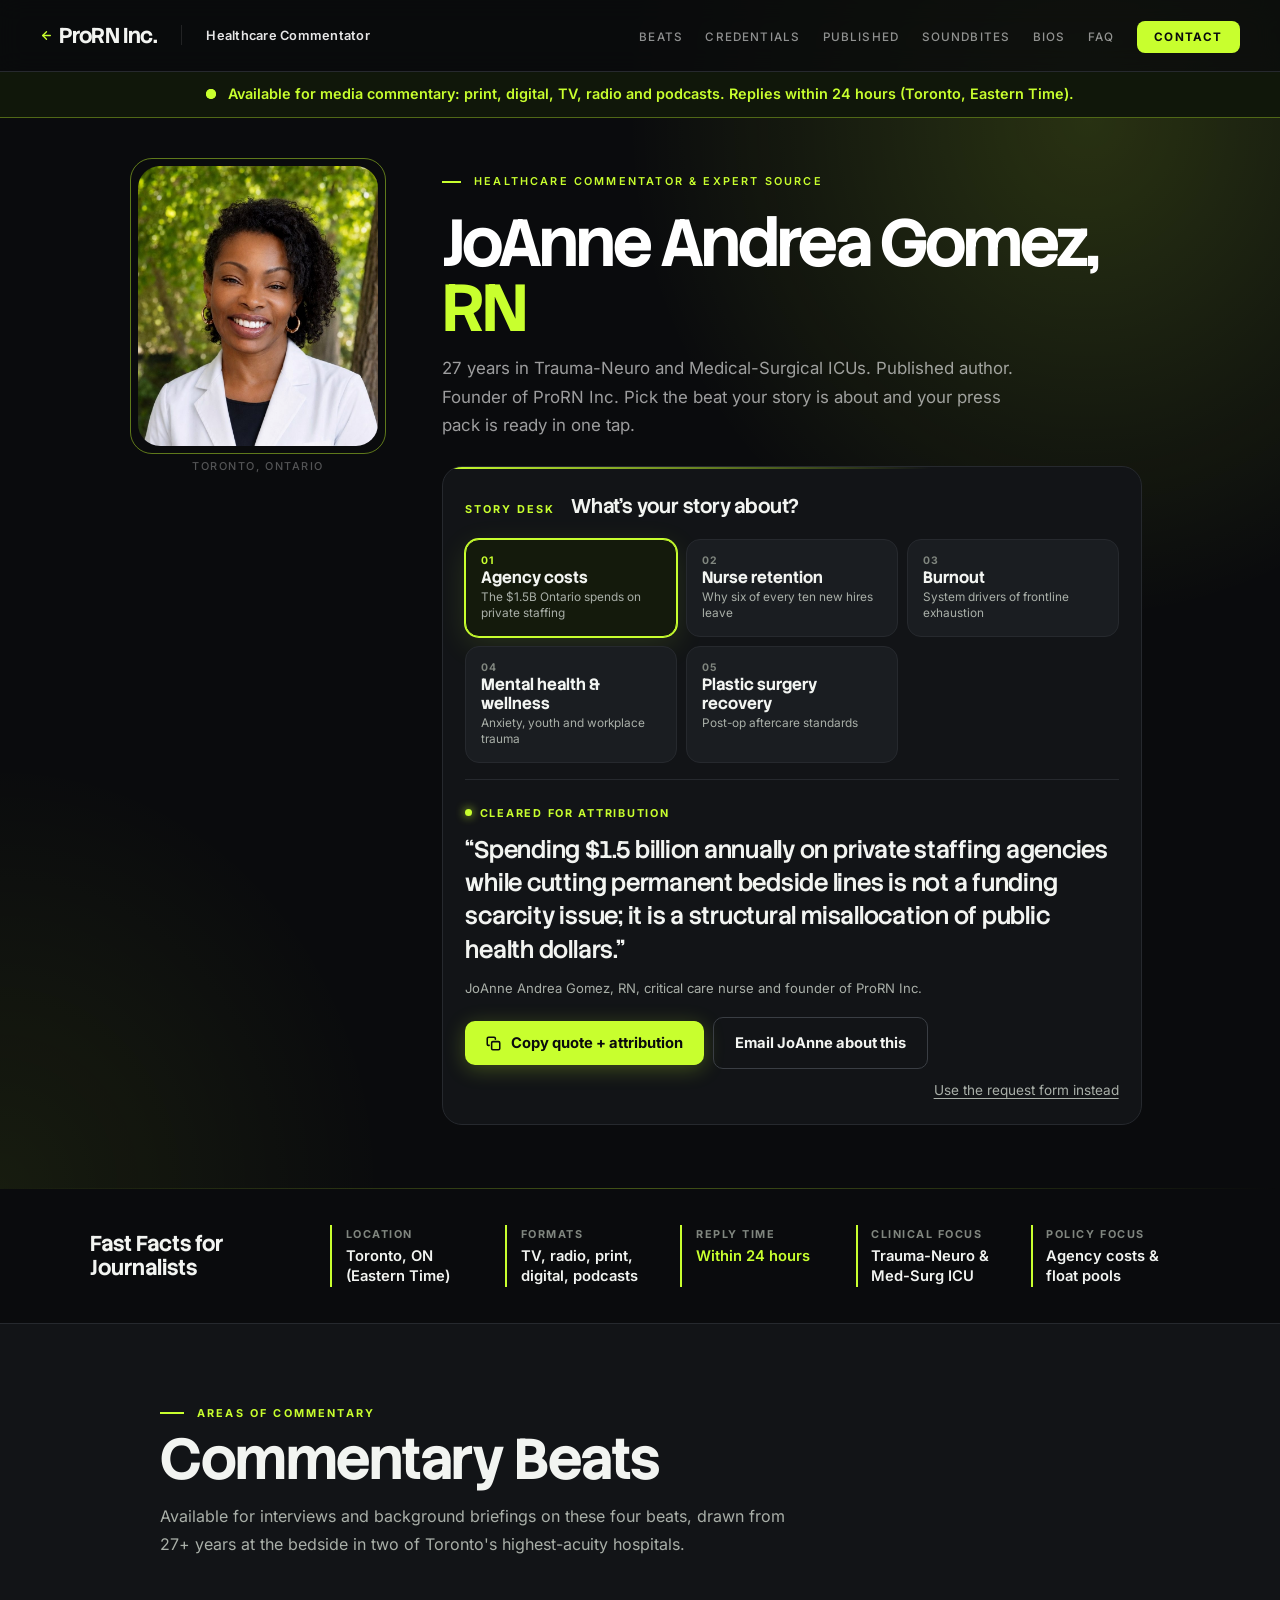
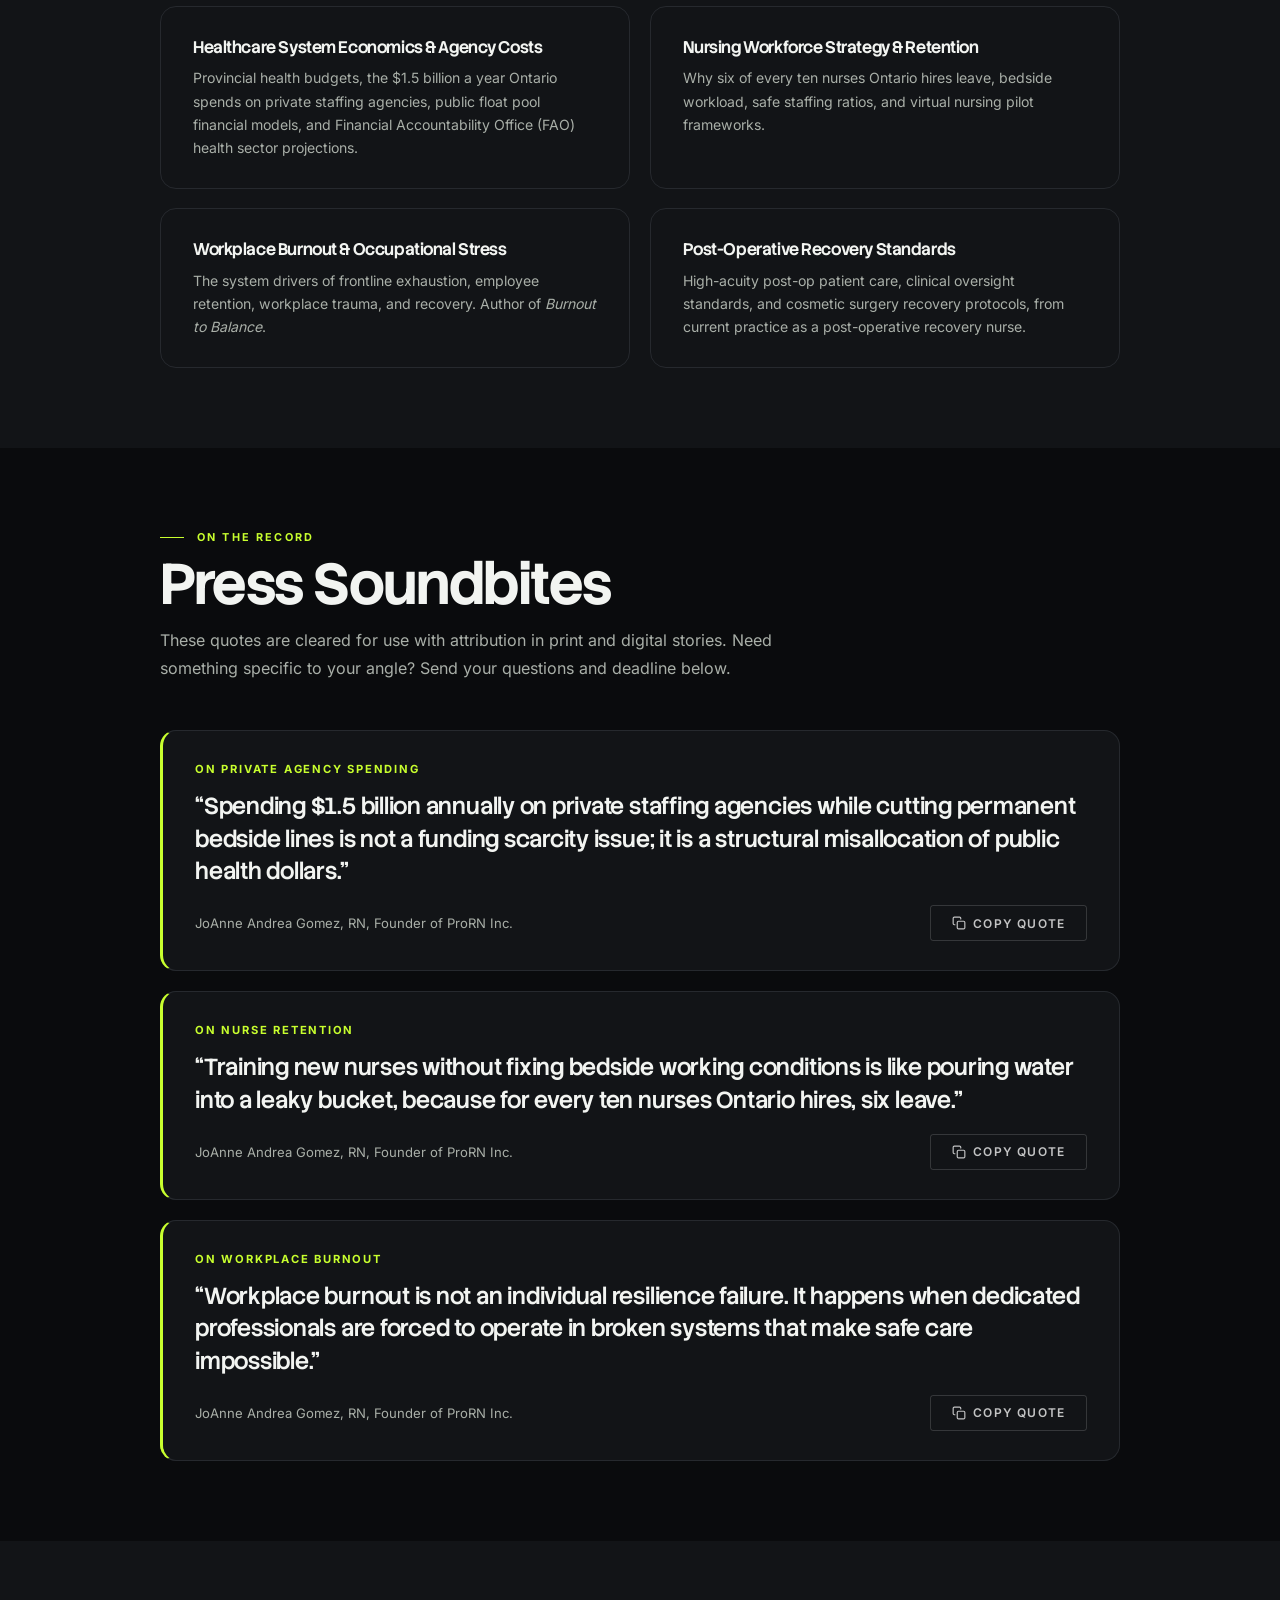
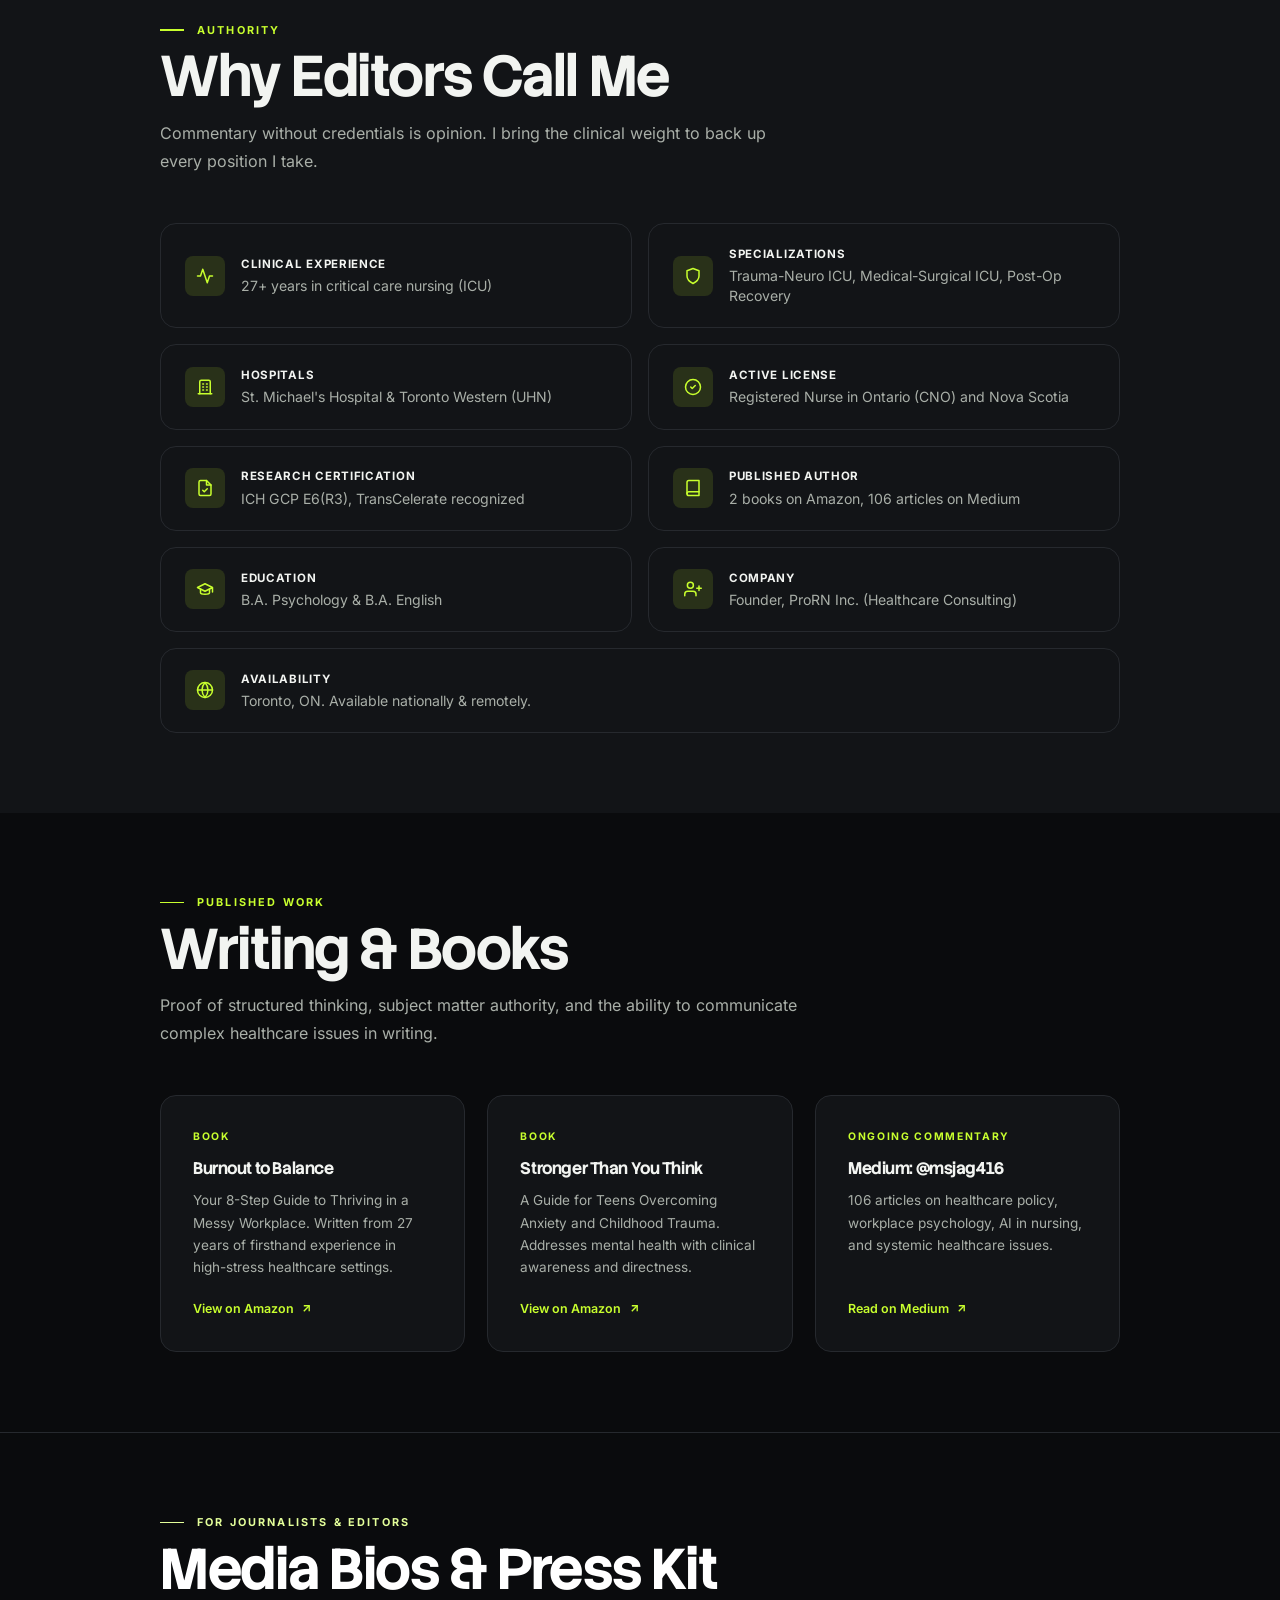
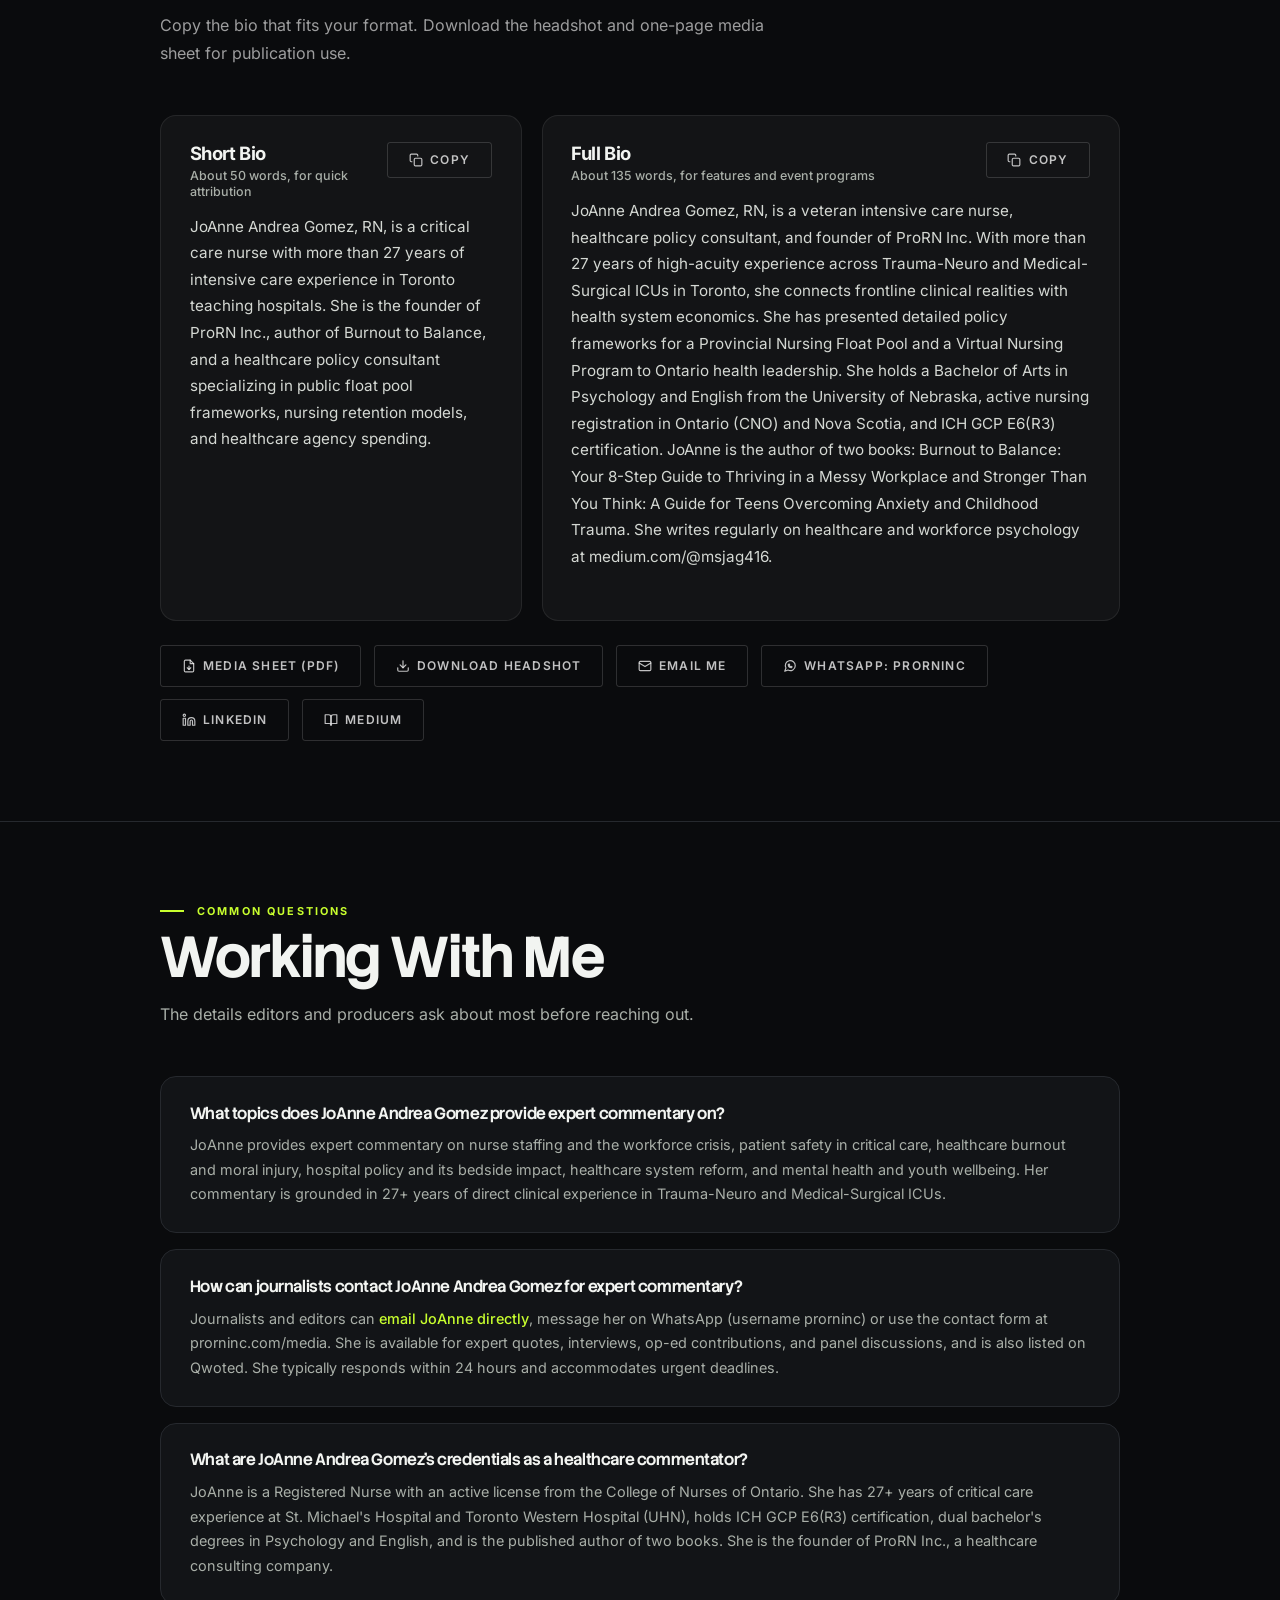
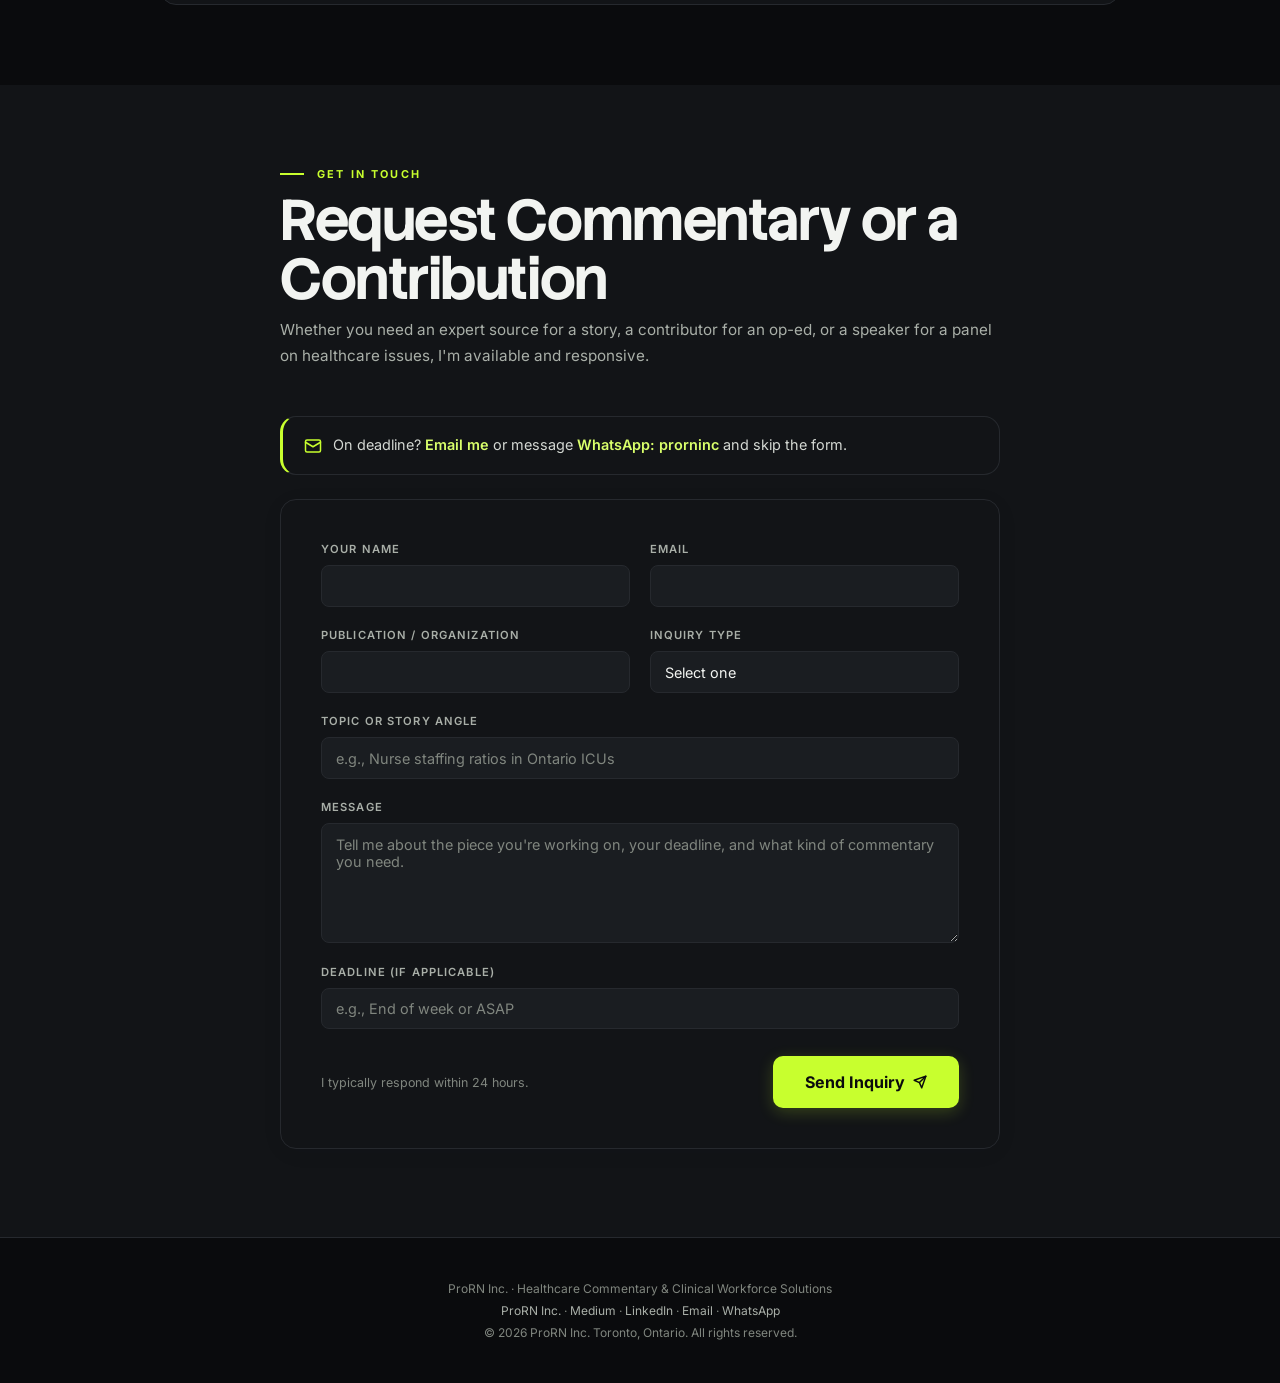
==== media/index.html @ ed526218 "SEO: sitemap lists all pages, add robots.txt, shorten media page title and description Co-Authored-B" ====
<!DOCTYPE html>
<html lang="en">
<head>
    <meta charset="UTF-8">
    <meta name="viewport" content="width=device-width, initial-scale=1.0">
    <title>JoAnne Andrea Gomez, RN | Toronto ICU Nurse Expert Source</title>
    <meta name="description" content="Toronto ICU nurse with 27+ years of experience. Expert quotes and interviews on nurse staffing, patient safety, burnout and hospital policy.">
    <meta name="keywords" content="healthcare commentator, nurse expert source, ICU nurse expert, nursing workforce commentary, patient safety expert, healthcare burnout expert, nurse staffing crisis, hospital policy commentary, critical care nursing expert, healthcare opinion writer, nursing thought leader, medical commentary, healthcare policy analyst, registered nurse author, Toronto healthcare expert, expert source nursing, Qwoted healthcare expert, op-ed healthcare contributor, nurse speaker, healthcare panel expert, nurse available for interview, healthcare expert quote, nursing opinion editorial, critical care expert media, Canadian nurse expert">
    <meta name="author" content="JoAnne Andrea Gomez, RN">
    <meta name="robots" content="index, follow">
    <link rel="canonical" href="https://prorninc.com/media/">

    <!-- Favicon: drawn inline, no image file needed -->
    <link rel="icon" href="data:image/svg+xml,<svg xmlns='http://www.w3.org/2000/svg' viewBox='0 0 64 64'><rect width='64' height='64' rx='12' fill='%230a0b0d'/><path d='M32 12v40M12 32h12l4-8 8 16 4-8h12' fill='none' stroke='%23c8ff2e' stroke-width='6' stroke-linecap='round' stroke-linejoin='round'/></svg>">
    <meta name="theme-color" content="#0a0b0d">

    <!-- Open Graph / Social Sharing -->
    <meta property="og:type" content="profile">
    <meta property="og:title" content="JoAnne Andrea Gomez, RN | Toronto ICU Nurse Expert Source">
    <meta property="og:description" content="Toronto ICU nurse with 27+ years of experience. Expert quotes and interviews on nurse staffing, patient safety, burnout and hospital policy.">
    <meta property="og:url" content="https://prorninc.com/media/">
    <meta property="og:site_name" content="ProRN Inc.">
    <meta property="og:image" content="https://prorninc.com/media/hero.jpg">
    <meta property="og:image:alt" content="JoAnne Andrea Gomez, RN - Healthcare Commentator">
    <meta property="og:locale" content="en_CA">
    <meta property="profile:first_name" content="JoAnne">
    <meta property="profile:last_name" content="Gomez">

    <!-- Twitter Card -->
    <meta name="twitter:card" content="summary_large_image">
    <meta name="twitter:title" content="JoAnne Andrea Gomez, RN | Toronto ICU Nurse Expert Source">
    <meta name="twitter:description" content="Toronto ICU nurse with 27+ years of experience. Expert quotes and interviews on nurse staffing, patient safety, burnout and hospital policy.">
    <meta name="twitter:image" content="https://prorninc.com/media/hero.jpg">

    <!-- Schema.org: Person -->
    <script type="application/ld+json">
    {
        "@context": "https://schema.org",
        "@type": "Person",
        "name": "JoAnne Andrea Gomez",
        "jobTitle": "Healthcare Commentator",
        "description": "Registered Nurse and healthcare commentator with 27+ years of critical care ICU experience. Expert source on nurse staffing, patient safety, healthcare burnout, hospital policy, and the nursing workforce crisis. Available for interviews, expert quotes, op-ed contributions, and panel discussions.",
        "image": "https://prorninc.com/media/hero.jpg",
        "email": "mailto:prorninc@gmail.com",
        "knowsAbout": [
            "Critical Care Nursing",
            "ICU Patient Safety",
            "Nurse Staffing and Workforce Crisis",
            "Healthcare Burnout and Moral Injury",
            "Hospital Policy Impact on Patient Care",
            "Trauma-Neuro ICU",
            "Medical-Surgical ICU",
            "Post-Operative Recovery Nursing",
            "Healthcare System Reform",
            "Nursing Retention and Recruitment",
            "Workplace Safety in Healthcare",
            "Mental Health and Youth Wellbeing",
            "Virtual Nursing Programs",
            "Provincial Nursing Float Pools",
            "Collective Agreement Compliance",
            "Clinical Workflow Design"
        ],
        "hasCredential": [
            {
                "@type": "EducationalOccupationalCredential",
                "credentialCategory": "Professional License",
                "name": "Registered Nurse (RN)",
                "recognizedBy": {
                    "@type": "Organization",
                    "name": "College of Nurses of Ontario"
                }
            },
            {
                "@type": "EducationalOccupationalCredential",
                "credentialCategory": "Certification",
                "name": "ICH GCP E6(R3)",
                "recognizedBy": {
                    "@type": "Organization",
                    "name": "TransCelerate BioPharma"
                }
            }
        ],
        "alumniOf": [
            {
                "@type": "Organization",
                "name": "St. Michael's Hospital, Toronto",
                "description": "Level 1 Trauma Centre"
            },
            {
                "@type": "Organization",
                "name": "Toronto Western Hospital (University Health Network)"
            },
            {
                "@type": "CollegeOrUniversity",
                "name": "University of Nebraska"
            },
            {
                "@type": "CollegeOrUniversity",
                "name": "George Brown College"
            }
        ],
        "url": "https://prorninc.com/media/",
        "sameAs": [
            "https://medium.com/@msjag416",
            "https://www.linkedin.com/in/jag416",
            "https://www.amazon.com/dp/B0F1L3KFLY",
            "https://www.amazon.com/dp/B0DTFMFZTT",
            "https://prorninc.com"
        ],
        "worksFor": {
            "@type": "Organization",
            "name": "ProRN Inc.",
            "url": "https://prorninc.com",
            "description": "Strategic Healthcare Workforce Solutions"
        },
        "address": {
            "@type": "PostalAddress",
            "addressLocality": "Toronto",
            "addressRegion": "Ontario",
            "addressCountry": "CA"
        }
    }
    </script>

    <!-- Schema.org: WebPage with Speakable -->
    <script type="application/ld+json">
    {
        "@context": "https://schema.org",
        "@type": "WebPage",
        "name": "JoAnne Andrea Gomez - Healthcare Commentator & Expert Source for Journalists",
        "description": "Expert source page for journalists and editors seeking commentary on nursing, healthcare policy, patient safety, and workforce issues from a 27-year critical care veteran.",
        "speakable": {
            "@type": "SpeakableSpecification",
            "cssSelector": [".media-bio-text", ".expertise-grid", ".hero-subtitle"]
        },
        "mainEntity": {
            "@type": "Person",
            "name": "JoAnne Andrea Gomez"
        },
        "isPartOf": {
            "@type": "WebSite",
            "name": "ProRN Inc.",
            "url": "https://prorninc.com"
        }
    }
    </script>

    <!-- Schema.org: Book 1 -->
    <script type="application/ld+json">
    {
        "@context": "https://schema.org",
        "@type": "Book",
        "name": "Burnout to Balance: Your 8-Step Guide to Thriving in a Messy Workplace",
        "author": { "@type": "Person", "name": "JoAnne Andrea Gomez" },
        "url": "https://www.amazon.com/dp/B0F1L3KFLY",
        "bookFormat": "EBook",
        "inLanguage": "en",
        "about": ["Workplace Burnout", "Healthcare Workers", "Nursing", "Mental Health", "Workplace Psychology"]
    }
    </script>

    <!-- Schema.org: Book 2 -->
    <script type="application/ld+json">
    {
        "@context": "https://schema.org",
        "@type": "Book",
        "name": "Stronger Than You Think: A Guide for Teens Overcoming Anxiety and Childhood Trauma",
        "author": { "@type": "Person", "name": "JoAnne Andrea Gomez" },
        "url": "https://www.amazon.com/dp/B0DTFMFZTT",
        "bookFormat": "EBook",
        "inLanguage": "en",
        "about": ["Adolescent Mental Health", "Anxiety", "Childhood Trauma", "Teen Wellbeing"]
    }
    </script>

    <!-- Schema.org: FAQPage (matches the visible FAQ section below) -->
    <script type="application/ld+json">
    {
        "@context": "https://schema.org",
        "@type": "FAQPage",
        "mainEntity": [
            {
                "@type": "Question",
                "name": "What topics does JoAnne Andrea Gomez provide expert commentary on?",
                "acceptedAnswer": {
                    "@type": "Answer",
                    "text": "JoAnne provides expert commentary on nurse staffing and the workforce crisis, patient safety in critical care, healthcare burnout and moral injury, hospital policy and its bedside impact, healthcare system reform, and mental health and youth wellbeing. Her commentary is grounded in 27+ years of direct clinical experience in Trauma-Neuro and Medical-Surgical ICUs."
                }
            },
            {
                "@type": "Question",
                "name": "How can journalists contact JoAnne Andrea Gomez for expert commentary?",
                "acceptedAnswer": {
                    "@type": "Answer",
                    "text": "Journalists and editors can email JoAnne directly, message her on WhatsApp (username prorninc) or use the contact form at prorninc.com/media. She is available for expert quotes, interviews, op-ed contributions, and panel discussions, and is also listed on Qwoted. She typically responds within 24 hours and accommodates urgent deadlines."
                }
            },
            {
                "@type": "Question",
                "name": "What are JoAnne Andrea Gomez's credentials as a healthcare commentator?",
                "acceptedAnswer": {
                    "@type": "Answer",
                    "text": "JoAnne is a Registered Nurse with an active license from the College of Nurses of Ontario. She has 27+ years of critical care experience at St. Michael's Hospital and Toronto Western Hospital (UHN), holds ICH GCP E6(R3) certification, dual bachelor's degrees in Psychology and English, and is the published author of two books. She is the founder of ProRN Inc., a healthcare consulting company."
                }
            }
        ]
    }
    </script>

    <!-- Same self-hosted fonts as the main site -->
    <link rel="preload" href="../assets/fonts/inter-latin-wght-normal.woff2" as="font" type="font/woff2" crossorigin>
    <link rel="preload" href="../assets/fonts/stack-sans-headline-latin-700-normal.woff2" as="font" type="font/woff2" crossorigin>

    <style>
        @font-face { font-family: 'Inter'; font-style: normal; font-weight: 100 900; font-display: swap; src: url('../assets/fonts/inter-latin-wght-normal.woff2') format('woff2'); }
        @font-face { font-family: 'Stack Sans Headline'; font-style: normal; font-weight: 400; font-display: swap; src: url('../assets/fonts/stack-sans-headline-latin-400-normal.woff2') format('woff2'); }
        @font-face { font-family: 'Stack Sans Headline'; font-style: normal; font-weight: 500; font-display: swap; src: url('../assets/fonts/stack-sans-headline-latin-500-normal.woff2') format('woff2'); }
        @font-face { font-family: 'Stack Sans Headline'; font-style: normal; font-weight: 600; font-display: swap; src: url('../assets/fonts/stack-sans-headline-latin-600-normal.woff2') format('woff2'); }
        @font-face { font-family: 'Stack Sans Headline'; font-style: normal; font-weight: 700; font-display: swap; src: url('../assets/fonts/stack-sans-headline-latin-700-normal.woff2') format('woff2'); }

        /* Dark + neon theme, same colors as the main site (prorninc.com) */
        :root {
            --navy: #0a0b0d;          /* page background */
            --navy-light: #1a1d21;
            --navy-mid: #121417;
            --card: #121417;          /* card and panel background */
            --teal: #c8ff2e;          /* neon green accent */
            --teal-dark: #d9ff6b;
            --teal-light: #e4ff9a;
            --teal-glow: rgba(200,255,46,.12);
            --white: #ffffff;
            --off-white: #121417;     /* alternate section background */
            --light-gray: #1a1d21;
            --mid-gray: #80867f;
            --text-dark: #f2f4f1;
            --text-body: #d4d8d3;
            --text-light: #a9afa8;
            --border: #26292e;
            --border-hover: #3a3e44;
        }

        * { margin: 0; padding: 0; box-sizing: border-box; }
        html { scroll-behavior: smooth; }

        body {
            font-family: 'Inter', -apple-system, BlinkMacSystemFont, sans-serif;
            background: var(--navy);
            color: var(--text-body);
            line-height: 1.7;
            font-size: 16px;
            -webkit-font-smoothing: antialiased;
            overflow-x: hidden;
        }

        /* ═══ NAVIGATION ═══ */
        nav {
            position: fixed; top: 0; left: 0; right: 0;
            background: var(--navy);
            z-index: 100;
            padding: 0 2.5rem;
            height: 56px;
            display: flex;
            justify-content: space-between;
            align-items: center;
            border-bottom: 1px solid rgba(255,255,255,0.06);
        }

        .nav-left { display: flex; align-items: center; gap: 1.5rem; }

        .nav-back {
            font-size: 0.75rem; font-weight: 500; color: var(--teal);
            text-decoration: none; letter-spacing: 0.04em;
            display: flex; align-items: center; gap: 0.35rem; transition: color 0.2s;
        }
        .nav-back:hover { color: var(--teal-light); }

        .nav-divider { width: 1px; height: 20px; background: rgba(255,255,255,0.1); }

        .nav-title {
            font-size: 0.8rem; font-weight: 600;
            color: rgba(255,255,255,0.9); letter-spacing: 0.02em;
        }

        .nav-links { display: flex; gap: 1.4rem; list-style: none; }

        .nav-links a {
            font-size: 0.73rem; font-weight: 500; text-transform: uppercase;
            letter-spacing: 0.1em; color: rgba(255,255,255,0.55);
            text-decoration: none; transition: color 0.2s; position: relative;
        }

        .nav-links a::after {
            content: ''; position: absolute; bottom: -4px; left: 0; right: 0;
            height: 1.5px; background: var(--teal);
            transform: scaleX(0); transition: transform 0.25s ease;
        }

        .nav-links a:hover { color: rgba(255,255,255,0.95); }
        .nav-links a:hover::after { transform: scaleX(1); }

        .nav-toggle {
            display: none; background: none; border: none; cursor: pointer; padding: 0.5rem;
        }
        .nav-toggle span {
            display: block; width: 20px; height: 1.5px;
            background: rgba(255,255,255,0.8); margin: 5px 0; transition: 0.3s;
        }

        /* ═══ HERO ═══ */
        .hero {
            background: var(--navy); position: relative; overflow: hidden;
        }

        .hero::before {
            content: ''; position: absolute; top: -40%; right: -20%;
            width: 800px; height: 800px;
            background: radial-gradient(circle, rgba(200,255,46,0.07) 0%, transparent 65%);
            pointer-events: none;
        }

        .hero::after {
            content: ''; position: absolute; bottom: 0; left: 0; right: 0; height: 1px;
            background: linear-gradient(90deg, transparent 0%, rgba(200,255,46,0.3) 50%, transparent 100%);
        }

        .hero-inner {
            max-width: 1100px; margin: 0 auto;
            display: grid; grid-template-columns: 260px 1fr;
            gap: 4rem; align-items: center;
            padding: 8rem 3rem 5rem; position: relative;
        }

        .hero-photo-wrapper { position: relative; }

        .hero-photo-wrapper::before {
            content: ''; position: absolute;
            top: -8px; left: -8px; right: -8px; bottom: -8px;
            border: 1px solid rgba(200,255,46,0.2); border-radius: 12px;
        }

        .hero-photo {
            width: 100%; aspect-ratio: 3 / 3.5; object-fit: cover;
            border-radius: 8px; display: block;
            filter: brightness(1.05) contrast(1.02);
        }

        .hero-photo-caption {
            position: absolute; bottom: -30px; left: 0; right: 0;
            text-align: center; font-size: 0.68rem; font-weight: 500;
            text-transform: uppercase; letter-spacing: 0.14em;
            color: rgba(255,255,255,0.3);
        }

        .hero-text { padding-right: 2rem; }

        .hero-label {
            display: inline-block; font-size: 0.68rem; font-weight: 600;
            text-transform: uppercase; letter-spacing: 0.2em;
            color: var(--teal); margin-bottom: 1.2rem;
            position: relative; padding-left: 2rem;
        }

        .hero-label::before {
            content: ''; position: absolute; left: 0; top: 50%;
            width: 1.2rem; height: 1.5px; background: var(--teal);
        }

        .hero h1 {
            font-family: 'Stack Sans Headline', 'Inter', sans-serif;
            font-size: 3.2rem; font-weight: 700; line-height: 1.1;
            color: var(--white); margin-bottom: 1.2rem; letter-spacing: -0.02em;
        }

        .hero-subtitle {
            font-size: 1.05rem; font-weight: 400;
            color: rgba(255,255,255,0.6); line-height: 1.7;
            margin-bottom: 2rem; max-width: 520px;
        }

        .hero-tags { display: flex; flex-wrap: wrap; gap: 0.4rem; margin-bottom: 2.2rem; }

        .hero-tag {
            font-size: 0.68rem; font-weight: 500; text-transform: uppercase;
            letter-spacing: 0.08em; color: rgba(255,255,255,0.75);
            background: rgba(255,255,255,0.06); padding: 0.3rem 0.7rem;
            border-radius: 2px; border: 1px solid rgba(255,255,255,0.08);
            transition: border-color 0.2s, background 0.2s;
        }

        .hero-tag:hover {
            border-color: rgba(200,255,46,0.4); background: rgba(200,255,46,0.08);
        }

        .hero-cta {
            display: inline-flex; align-items: center; gap: 0.6rem;
            background: var(--teal); color: var(--navy);
            font-family: 'Inter', sans-serif; font-size: 0.8rem;
            font-weight: 600; text-transform: uppercase; letter-spacing: 0.12em;
            padding: 0.8rem 2rem; border: none; border-radius: 3px;
            text-decoration: none; cursor: pointer;
            transition: all 0.25s ease;
            box-shadow: 0 4px 20px rgba(200,255,46,0.25);
        }

        .hero-cta:hover {
            background: var(--teal-dark); transform: translateY(-2px);
            box-shadow: 0 6px 28px rgba(200,255,46,0.35);
        }

        .hero-cta svg { transition: transform 0.2s; }
        .hero-cta:hover svg { transform: translateX(3px); }

        /* ═══ SECTIONS ═══ */
        .section { padding: 5rem 2.5rem; }
        .section-inner { max-width: 960px; margin: 0 auto; }
        .section-alt { background: var(--off-white); }
        .section-dark { background: var(--navy); color: var(--white); }
        .section-header { margin-bottom: 3rem; }

        .section-label {
            font-size: 0.68rem; font-weight: 700; text-transform: uppercase;
            letter-spacing: 0.2em; color: var(--teal); margin-bottom: 0.5rem;
            display: flex; align-items: center; gap: 0.8rem;
        }
        .section-label::before { content: ''; width: 1.5rem; height: 1.5px; background: var(--teal); }
        .section-dark .section-label { color: var(--teal-light); }
        .section-dark .section-label::before { background: var(--teal-light); }

        .section h2 {
            font-family: 'Stack Sans Headline', 'Inter', sans-serif; font-size: 2rem; font-weight: 700;
            color: var(--text-dark); margin-bottom: 0.8rem; line-height: 1.25;
        }
        .section-dark h2 { color: var(--white); }

        .section-intro {
            font-size: 1rem; color: var(--text-light); max-width: 640px; line-height: 1.75;
        }
        .section-dark .section-intro { color: rgba(255,255,255,0.6); }

        /* ═══ EXPERTISE ═══ */
        .expertise-grid { display: grid; grid-template-columns: 1fr 1fr; gap: 1.2rem; }

        .expertise-card {
            background: var(--card); border: 1px solid var(--border);
            border-radius: 6px; padding: 1.8rem 2rem;
            transition: all 0.3s ease; position: relative; overflow: hidden;
        }

        .expertise-card::before {
            content: ''; position: absolute; top: 0; left: 0;
            width: 3px; height: 100%; background: var(--teal);
            transform: scaleY(0); transform-origin: top;
            transition: transform 0.3s ease;
        }

        .expertise-card:hover {
            border-color: var(--border-hover);
            box-shadow: 0 8px 30px rgba(15,27,45,0.06);
            transform: translateY(-2px);
        }
        .expertise-card:hover::before { transform: scaleY(1); }

        .expertise-card h3 {
            font-family: 'Stack Sans Headline', 'Inter', sans-serif; font-size: 1.05rem; font-weight: 600;
            color: var(--text-dark); margin-bottom: 0.5rem; line-height: 1.35;
        }

        .expertise-card p {
            font-size: 0.88rem; color: var(--text-light); line-height: 1.65;
        }

        /* ═══ CREDENTIALS ═══ */
        .credentials-grid { display: grid; grid-template-columns: 1fr 1fr; gap: 1rem; }

        .credential-card {
            background: var(--card); border: 1px solid var(--border);
            border-radius: 6px; padding: 1.3rem 1.5rem;
            display: flex; align-items: center; gap: 1rem;
            transition: border-color 0.2s;
        }
        .credential-card:hover { border-color: var(--teal); }
        .credential-card.span-full { grid-column: 1 / -1; }

        .credential-icon {
            width: 40px; height: 40px; border-radius: 8px;
            background: var(--teal-glow);
            display: flex; align-items: center; justify-content: center; flex-shrink: 0;
        }
        .credential-icon svg { width: 18px; height: 18px; stroke: var(--teal); }

        .credential-text h4 {
            font-size: 0.72rem; font-weight: 700; color: var(--text-dark);
            text-transform: uppercase; letter-spacing: 0.06em; margin-bottom: 0.1rem;
        }
        .credential-text p { font-size: 0.88rem; color: var(--text-light); line-height: 1.45; }

        /* ═══ PUBLISHED WORK ═══ */
        .work-grid { display: grid; grid-template-columns: 1fr 1fr 1fr; gap: 1.4rem; }

        .work-card {
            background: var(--card); border: 1px solid var(--border);
            border-radius: 6px; padding: 2rem; text-decoration: none;
            color: inherit; transition: all 0.3s ease;
            display: flex; flex-direction: column;
        }

        .work-card:hover {
            border-color: var(--teal); transform: translateY(-3px);
            box-shadow: 0 12px 36px rgba(15,27,45,0.08);
        }

        .work-type {
            font-size: 0.65rem; font-weight: 700; text-transform: uppercase;
            letter-spacing: 0.16em; color: var(--teal); margin-bottom: 0.7rem;
        }

        .work-card h3 {
            font-family: 'Stack Sans Headline', 'Inter', sans-serif; font-size: 1.05rem; font-weight: 700;
            color: var(--text-dark); margin-bottom: 0.6rem; line-height: 1.35;
        }

        .work-card p { font-size: 0.85rem; color: var(--text-light); line-height: 1.65; flex: 1; }

        .work-link {
            font-size: 0.78rem; font-weight: 600; color: var(--teal);
            margin-top: 1.2rem; display: flex; align-items: center; gap: 0.4rem;
            transition: gap 0.2s;
        }
        .work-card:hover .work-link { gap: 0.6rem; }

        /* ═══ MEDIA BIO ═══ */
        .media-bio-text {
            background: rgba(255,255,255,0.04); border: 1px solid rgba(255,255,255,0.08);
            border-radius: 6px; padding: 2.2rem 2.5rem 2.2rem 3rem;
            font-size: 0.95rem; line-height: 1.85; color: rgba(255,255,255,0.75);
            margin-bottom: 1.5rem; position: relative;
        }

        .media-bio-text::before {
            content: '\201C'; font-family: 'Stack Sans Headline', 'Inter', sans-serif; font-size: 4rem;
            color: rgba(200,255,46,0.25); position: absolute; top: 0.3rem; left: 0.8rem; line-height: 1;
        }

        .press-actions { display: flex; gap: 0.8rem; flex-wrap: wrap; }

        .press-btn {
            display: inline-flex; align-items: center; gap: 0.5rem;
            background: transparent; border: 1px solid rgba(255,255,255,0.15);
            color: rgba(255,255,255,0.75);
            font-family: 'Inter', sans-serif; font-size: 0.75rem;
            font-weight: 600; text-transform: uppercase; letter-spacing: 0.1em;
            padding: 0.6rem 1.3rem; border-radius: 3px;
            cursor: pointer; transition: all 0.2s; text-decoration: none;
        }

        .press-btn:hover {
            background: rgba(255,255,255,0.06);
            border-color: rgba(255,255,255,0.3); color: var(--white);
        }
        .press-btn.copied { border-color: var(--teal); color: var(--teal-light); }

        /* ═══ FAQ ═══ */
        .faq-list { display: flex; flex-direction: column; gap: 1rem; }

        .faq-item {
            background: var(--card); border: 1px solid var(--border);
            border-radius: 6px; padding: 1.6rem 1.8rem;
            transition: border-color 0.2s;
        }
        .faq-item:hover { border-color: var(--border-hover); }

        .faq-item h3 {
            font-family: 'Stack Sans Headline', 'Inter', sans-serif; font-size: 1.02rem; font-weight: 600;
            color: var(--text-dark); margin-bottom: 0.5rem; line-height: 1.4;
        }

        .faq-item p { font-size: 0.9rem; color: var(--text-light); line-height: 1.7; }
        .faq-item a { color: var(--teal); text-decoration: none; font-weight: 500; }
        .faq-item a:hover { text-decoration: underline; }

        /* ═══ CONTACT ═══ */
        .contact-section { background: var(--off-white); padding: 5rem 2.5rem 5.5rem; }
        .contact-inner { max-width: 720px; margin: 0 auto; }

        .contact-inner h2 {
            font-family: 'Stack Sans Headline', 'Inter', sans-serif; font-size: 1.8rem; font-weight: 700;
            color: var(--text-dark); margin-bottom: 0.5rem;
        }

        .contact-intro {
            font-size: 0.95rem; color: var(--text-light);
            margin-bottom: 1.5rem; line-height: 1.7;
        }

        .contact-direct {
            display: flex; align-items: center; gap: 0.7rem;
            background: var(--card); border: 1px solid var(--border);
            border-left: 3px solid var(--teal);
            border-radius: 6px; padding: 1rem 1.3rem; margin-bottom: 1.5rem;
            font-size: 0.9rem; color: var(--text-body);
        }
        .contact-direct svg { stroke: var(--teal); flex-shrink: 0; }
        .contact-direct a { color: var(--teal-dark); font-weight: 600; text-decoration: none; }
        .contact-direct a:hover { text-decoration: underline; }

        .form-card {
            background: var(--card); border: 1px solid var(--border);
            border-radius: 8px; padding: 2.5rem;
            box-shadow: 0 4px 24px rgba(15,27,45,0.04);
        }

        .form-grid { display: grid; grid-template-columns: 1fr 1fr; gap: 1.2rem; }
        .form-group { display: flex; flex-direction: column; }
        .form-group.full-width { grid-column: 1 / -1; }

        .form-group label {
            font-size: 0.7rem; font-weight: 600; text-transform: uppercase;
            letter-spacing: 0.1em; color: var(--text-light); margin-bottom: 0.4rem;
        }

        .form-group input,
        .form-group textarea,
        .form-group select {
            font-family: 'Inter', sans-serif; font-size: 0.9rem;
            padding: 0.7rem 0.9rem; border: 1px solid var(--border);
            border-radius: 4px; background: var(--card); color: var(--text-dark);
            transition: border-color 0.2s, box-shadow 0.2s; outline: none;
            -webkit-appearance: none;
        }

        .form-group input::placeholder,
        .form-group textarea::placeholder { color: var(--mid-gray); }

        .form-group input:focus,
        .form-group textarea:focus,
        .form-group select:focus {
            border-color: var(--teal); box-shadow: 0 0 0 3px var(--teal-glow);
        }

        .form-group select option { background: var(--card); color: var(--text-dark); }
        .form-group textarea { resize: vertical; min-height: 120px; }

        .form-footer {
            grid-column: 1 / -1; display: flex;
            align-items: center; justify-content: space-between; margin-top: 0.5rem;
        }

        .form-note { font-size: 0.78rem; color: var(--mid-gray); }

        .submit-btn {
            display: inline-flex; align-items: center; gap: 0.5rem;
            background: var(--teal); color: var(--navy);
            font-family: 'Inter', sans-serif; font-size: 0.8rem;
            font-weight: 600; text-transform: uppercase; letter-spacing: 0.12em;
            padding: 0.8rem 2rem; border: none; border-radius: 4px;
            cursor: pointer; transition: all 0.25s ease;
            box-shadow: 0 4px 16px rgba(200,255,46,0.2);
        }

        .submit-btn:hover {
            background: var(--teal-dark); transform: translateY(-1px);
            box-shadow: 0 6px 24px rgba(200,255,46,0.3);
        }
        .submit-btn:active { transform: scale(0.98); }

        .form-success {
            display: none; background: var(--teal-glow); border: 1px solid var(--teal);
            border-radius: 6px; padding: 1.8rem; text-align: center;
            color: var(--teal-dark); font-weight: 500;
        }
        .form-success.show { display: block; }

        /* ═══ FOOTER ═══ */
        footer {
            background: var(--navy); border-top: 1px solid rgba(255,255,255,0.06);
            padding: 2.5rem 2rem; text-align: center;
        }
        footer p { font-size: 0.75rem; color: rgba(255,255,255,0.3); line-height: 1.8; }
        footer a { color: rgba(255,255,255,0.45); text-decoration: none; transition: color 0.2s; }
        footer a:hover { color: var(--teal); }

        /* ═══ ANIMATIONS ═══ */
        .reveal {
            opacity: 0; transform: translateY(20px);
            transition: opacity 0.6s ease, transform 0.6s ease;
        }
        .reveal.visible { opacity: 1; transform: translateY(0); }

        .reveal-stagger > * {
            opacity: 0; transform: translateY(14px);
            transition: opacity 0.45s ease, transform 0.45s ease;
        }
        .reveal-stagger.visible > * { opacity: 1; transform: translateY(0); }
        .reveal-stagger.visible > *:nth-child(1) { transition-delay: 0.05s; }
        .reveal-stagger.visible > *:nth-child(2) { transition-delay: 0.1s; }
        .reveal-stagger.visible > *:nth-child(3) { transition-delay: 0.15s; }
        .reveal-stagger.visible > *:nth-child(4) { transition-delay: 0.2s; }
        .reveal-stagger.visible > *:nth-child(5) { transition-delay: 0.25s; }
        .reveal-stagger.visible > *:nth-child(6) { transition-delay: 0.3s; }
        .reveal-stagger.visible > *:nth-child(7) { transition-delay: 0.35s; }
        .reveal-stagger.visible > *:nth-child(8) { transition-delay: 0.4s; }
        .reveal-stagger.visible > *:nth-child(9) { transition-delay: 0.45s; }

        .hero-text > * {
            opacity: 0; transform: translateY(16px);
            animation: heroReveal 0.6s ease forwards;
        }
        .hero-text > *:nth-child(1) { animation-delay: 0.2s; }
        .hero-text > *:nth-child(2) { animation-delay: 0.35s; }
        .hero-text > *:nth-child(3) { animation-delay: 0.5s; }
        .hero-text > *:nth-child(4) { animation-delay: 0.65s; }
        .hero-text > *:nth-child(5) { animation-delay: 0.8s; }

        .hero-photo-wrapper {
            opacity: 0; transform: translateX(-20px);
            animation: heroPhotoReveal 0.7s ease 0.1s forwards;
        }

        @keyframes heroReveal { to { opacity: 1; transform: translateY(0); } }
        @keyframes heroPhotoReveal { to { opacity: 1; transform: translateX(0); } }

        @media (prefers-reduced-motion: reduce) {
            html { scroll-behavior: auto; }
            .reveal, .reveal-stagger > *, .hero-text > *, .hero-photo-wrapper {
                opacity: 1 !important; transform: none !important;
                transition: none !important; animation: none !important;
            }
        }

        /* ═══ RESPONSIVE ═══ */
        @media (max-width: 900px) {
            .hero-inner {
                grid-template-columns: 1fr; text-align: center;
                gap: 2.5rem; padding: 7.5rem 2rem 3.5rem;
            }
            .hero-photo-wrapper { max-width: 200px; margin: 0 auto; }
            .hero-photo-wrapper::before { display: none; }
            .hero-photo { border-radius: 50%; aspect-ratio: 1; }
            .hero-photo-caption { display: none; }
            .hero-text { padding-right: 0; }
            .hero-label { padding-left: 0; }
            .hero-label::before { display: none; }
            .hero-subtitle { margin-left: auto; margin-right: auto; }
            .hero-tags { justify-content: center; }
            .hero h1 { font-size: 2.4rem; }
        }

        @media (max-width: 768px) {
            nav { padding: 0 1.5rem; }
            .nav-links {
                display: none; position: absolute; top: 56px; left: 0; right: 0;
                background: var(--navy); flex-direction: column;
                padding: 1rem 1.5rem 1.2rem;
                border-bottom: 1px solid rgba(255,255,255,0.06); gap: 0.8rem;
            }
            .nav-links.open { display: flex; }
            .nav-toggle { display: block; }
            .expertise-grid, .credentials-grid { grid-template-columns: 1fr; }
            .work-grid { grid-template-columns: 1fr; }
            .form-grid { grid-template-columns: 1fr; }
            .form-footer { flex-direction: column; gap: 1rem; text-align: center; }
            .section { padding: 3.5rem 1.5rem; }
            .contact-section { padding: 3.5rem 1.5rem 4rem; }
            .form-card { padding: 1.5rem; }
            .hero h1 { font-size: 2rem; }
            .press-actions { justify-content: center; }
            .contact-direct { align-items: flex-start; }
        }

        @media (max-width: 480px) {
            .hero-inner { padding: 7rem 1.2rem 3rem; }
            .hero h1 { font-size: 1.7rem; }
            nav { padding: 0 1rem; }
            .nav-divider, .nav-title { display: none; }
        }
        /* ═══ MAIN-SITE LOOK (added Nov 2026) ═══ */
        html { background: var(--navy); color-scheme: dark; overflow-x: clip; }
        body { overflow-x: clip; max-width: 100%; touch-action: pan-y pinch-zoom; }
        ::selection { background: var(--teal); color: var(--navy); }
        h1, h2, h3 { letter-spacing: -0.025em; }
        nav { background: rgba(10,11,13,.82); backdrop-filter: blur(12px); -webkit-backdrop-filter: blur(12px); border-bottom: 1px solid var(--border); height: 72px; }
        .nav-back { font-family: 'Stack Sans Headline', 'Inter', sans-serif; font-size: 1.35rem; font-weight: 700; letter-spacing: -0.02em; color: var(--text-dark); }
        .nav-back svg { color: var(--teal); }
        .nav-back:hover { color: var(--teal); }
        .nav-links { align-items: center; }
        .nav-links a:hover { color: var(--teal); }
        .nav-links li:last-child a { background: var(--teal); color: var(--navy); font-weight: 700; padding: .55rem 1.1rem; border-radius: 8px; }
        .nav-links li:last-child a::after { display: none; }
        .nav-links li:last-child a:hover { background: var(--teal-dark); box-shadow: 0 0 0 6px rgba(200,255,46,.15); }
        .hero { background: radial-gradient(60% 70% at 85% 10%, rgba(200,255,46,.16), transparent 60%), radial-gradient(50% 60% at 0% 100%, rgba(200,255,46,.07), transparent 60%), var(--navy); }
        .hero::before { display: none; }
        .hero h1 { font-size: clamp(2.6rem, 6.5vw, 5.25rem); line-height: .98; letter-spacing: -0.045em; }
        .hero h1 .hl { color: var(--teal); }
        .hero-photo, .hero-photo-wrapper::before { border-radius: 22px; }
        .hero-photo-wrapper::before { border-color: var(--teal); opacity: .45; }
        .hero-tag { border-radius: 999px; }
        .hero-cta, .submit-btn { border-radius: 10px; text-transform: none; letter-spacing: 0; font-size: 1rem; font-weight: 700; padding: 1rem 2rem; }
        .section-dark { background: var(--navy); border-top: 1px solid var(--border); border-bottom: 1px solid var(--border); }
        .section h2, .contact-section h2 { font-size: clamp(2.1rem, 5.2vw, 3.6rem); line-height: 1.02; }
        .expertise-card, .credential-card, .work-card, .faq-item, .form-card, .contact-direct { border-radius: 16px; }
        .expertise-card:hover, .work-card:hover, .faq-item:hover { border-color: var(--teal); }
        .form-group input, .form-group select, .form-group textarea { background: #1a1d21; border-radius: 8px; }
        .form-success { color: var(--teal); }
        footer { background: var(--navy); border-top: 1px solid var(--border); }
        footer p { color: var(--mid-gray); }
        footer a { color: var(--text-light); }
        #scroll-progress { position: fixed; top: 0; left: 0; height: 3px; width: 100%; transform-origin: 0 50%; transform: scaleX(0); background: var(--teal); z-index: 200; box-shadow: 0 0 12px var(--teal); }
        @media (max-width: 768px) {
            .nav-links { top: 72px; background: #121417; }
            .nav-links li:last-child a { display: inline-block; }
        }
        /* ═══ JOURNALIST PRESS KIT PIECES (Nov 2026) ═══ */
        .deadline-banner { margin-top: 72px; position: relative; z-index: 2; display: flex; align-items: center; justify-content: center; gap: .7rem; padding: .75rem 1.25rem; background: #10170a; border-bottom: 1px solid rgba(200,255,46,.35); color: var(--teal); font-size: .9rem; font-weight: 600; text-align: center; line-height: 1.45; }
        .pulse { position: relative; flex: none; width: 10px; height: 10px; border-radius: 50%; background: var(--teal); }
        .pulse::after { content: ""; position: absolute; inset: 0; border-radius: 50%; background: var(--teal); animation: pulse 1.6s ease-out infinite; }
        @keyframes pulse { to { transform: scale(2.8); opacity: 0; } }
        .hero .hero-inner { padding-top: 3rem; padding-bottom: 4rem; }
        .hero-cta-ghost { background: transparent; color: var(--text-dark); border: 1px solid var(--border-hover); box-shadow: none; margin-left: .6rem; }
        .hero-cta-ghost:hover { background: transparent; border-color: var(--teal); color: var(--teal); box-shadow: none; }
        .fast-facts { background: var(--navy); border-bottom: 1px solid var(--border); padding: 2.25rem 2.5rem; }
        .ff-inner { max-width: 1100px; margin: 0 auto; display: grid; grid-template-columns: 13rem minmax(0,1fr); gap: 2rem; align-items: center; }
        .ff-title { font-family: 'Stack Sans Headline', 'Inter', sans-serif; font-size: 1.35rem; font-weight: 700; line-height: 1.1; color: var(--text-dark); }
        .ff-grid { display: grid; grid-template-columns: repeat(5, minmax(0,1fr)); gap: 1rem; }
        .ff-grid > div { border-left: 2px solid var(--teal); padding-left: .85rem; min-width: 0; }
        .ff-grid dt { font-size: .68rem; font-weight: 700; letter-spacing: .14em; text-transform: uppercase; color: var(--mid-gray); margin-bottom: .2rem; }
        .ff-grid dd { font-size: .92rem; font-weight: 600; color: var(--text-dark); line-height: 1.35; }
        .ff-grid dd.ff-neon { color: var(--teal); }
        .soundbites { display: grid; gap: 1.25rem; }
        .soundbite { margin: 0; background: var(--card); border: 1px solid var(--border); border-left: 3px solid var(--teal); border-radius: 16px; padding: 1.8rem 2rem; }
        .sb-topic { font-size: .7rem; font-weight: 700; letter-spacing: .16em; text-transform: uppercase; color: var(--teal); margin-bottom: .7rem; }
        .soundbite blockquote { font-family: 'Stack Sans Headline', 'Inter', sans-serif; font-size: clamp(1.15rem, 2.2vw, 1.45rem); line-height: 1.4; font-weight: 500; color: var(--text-dark); letter-spacing: -0.01em; }
        .sb-foot { display: flex; flex-wrap: wrap; justify-content: space-between; align-items: center; gap: .8rem; margin-top: 1.1rem; }
        .sb-attr { font-size: .82rem; color: var(--text-light); }
        .press-btn { display: inline-flex; align-items: center; gap: .45rem; cursor: pointer; text-decoration: none; }
        .bio-grid { display: grid; grid-template-columns: minmax(0,1fr) minmax(0,1.6fr); gap: 1.25rem; margin-bottom: 1.5rem; }
        .bio-card { background: rgba(255,255,255,0.04); border: 1px solid rgba(255,255,255,0.08); border-radius: 16px; padding: 1.6rem 1.8rem; }
        .bio-head { display: flex; justify-content: space-between; align-items: flex-start; gap: 1rem; margin-bottom: .9rem; }
        .bio-head h3 { font-size: 1.15rem; font-weight: 700; color: var(--text-dark); line-height: 1.25; }
        .bio-head h3 span { display: block; font-family: 'Inter', sans-serif; font-size: .78rem; font-weight: 500; color: var(--text-light); letter-spacing: 0; margin-top: .2rem; }
        .bio-card p { font-size: .95rem; line-height: 1.75; color: var(--text-body); }
        .bio-card .media-bio-text { background: none; border: none; padding: 0; }
        .bio-card .media-bio-text::before { display: none; }
        @media (max-width: 900px) {
            .ff-inner { grid-template-columns: minmax(0,1fr); gap: 1rem; text-align: left; }
            .ff-grid { grid-template-columns: repeat(2, minmax(0,1fr)); }
            .bio-grid { grid-template-columns: minmax(0,1fr); }
            .hero .hero-inner { padding-top: 3rem; }
        }
        @media (max-width: 768px) {
            .fast-facts { padding: 1.75rem 1.5rem; }
            .soundbite { padding: 1.4rem 1.3rem; }
            .hero-cta-ghost { margin-left: 0; margin-top: .6rem; }
            .deadline-banner { font-size: .82rem; }
        }
        @media (prefers-reduced-motion: reduce) { .pulse::after { animation: none; } }

        /* ═══ STORY DESK (hero press-pack builder, Nov 2026) ═══ */
        .hero-inner { grid-template-columns: 240px minmax(0,1fr); align-items: start; }
        .hero-text { padding-right: 0; }
        .hero h1 { font-size: clamp(2.4rem, 5.2vw, 4.2rem); margin-bottom: .9rem; }
        .hero-subtitle { margin-bottom: 1.6rem; max-width: 600px; }
        .desk { background: var(--card); border: 1px solid var(--border); border-radius: 20px; padding: 1.4rem; position: relative; overflow: hidden; }
        .desk::before { content: ""; position: absolute; top: 0; left: 0; right: 0; height: 2px; background: linear-gradient(90deg, var(--teal), transparent 70%); }
        .desk-head { display: flex; align-items: baseline; gap: 1rem; flex-wrap: wrap; margin-bottom: 1rem; }
        .desk-kicker { font-size: .68rem; font-weight: 700; letter-spacing: .18em; text-transform: uppercase; color: var(--teal); }
        .desk-prompt { font-family: 'Stack Sans Headline', 'Inter', sans-serif; font-size: 1.25rem; font-weight: 600; color: var(--text-dark); letter-spacing: -0.01em; }
        .desk-beats { display: grid; grid-template-columns: repeat(3, minmax(0,1fr)); gap: .6rem; margin-bottom: 1rem; }
        .beat { text-align: left; background: #1a1d21; border: 1px solid var(--border); border-radius: 14px; padding: .85rem .9rem; cursor: pointer; color: var(--text-body); font-family: 'Inter', sans-serif; display: flex; flex-direction: column; gap: .15rem; transition: border-color .2s, background .2s, transform .2s, box-shadow .2s; min-width: 0; }
        .beat:hover { border-color: var(--border-hover); transform: translateY(-2px); }
        .beat:focus-visible { outline: 2px solid var(--teal); outline-offset: 2px; }
        .beat.is-active { border-color: var(--teal); background: #141a0c; box-shadow: 0 0 0 1px var(--teal), 0 8px 30px rgba(200,255,46,.12); }
        .beat-num { font-size: .65rem; font-weight: 700; letter-spacing: .14em; color: var(--mid-gray); }
        .beat.is-active .beat-num { color: var(--teal); }
        .beat-name { font-family: 'Stack Sans Headline', 'Inter', sans-serif; font-size: 1.02rem; font-weight: 700; color: var(--text-dark); line-height: 1.15; }
        .beat-sub { font-size: .74rem; line-height: 1.35; color: var(--text-light); }
        .desk-pack { border-top: 1px solid var(--border); padding-top: 1.1rem; }
        .desk-pack.is-swapping { animation: packIn .35s ease; }
        @keyframes packIn { from { opacity: 0; transform: translateY(6px); } to { opacity: 1; transform: none; } }
        .pack-label { display: inline-flex; align-items: center; gap: .45rem; font-size: .68rem; font-weight: 700; letter-spacing: .16em; text-transform: uppercase; color: var(--teal); margin-bottom: .7rem; }
        .pack-dot { width: 7px; height: 7px; border-radius: 50%; background: var(--teal); box-shadow: 0 0 10px var(--teal); }
        .pack-quote { margin: 0; font-family: 'Stack Sans Headline', 'Inter', sans-serif; font-size: clamp(1.15rem, 1.9vw, 1.5rem); line-height: 1.38; font-weight: 500; color: var(--text-dark); letter-spacing: -0.01em; }
        .pack-attr { font-size: .82rem; color: var(--text-light); margin-top: .7rem; }
        .pack-actions { display: flex; flex-wrap: wrap; align-items: center; gap: .6rem; margin-top: 1.1rem; }
        .pack-actions .hero-cta { font-size: .92rem; padding: .8rem 1.3rem; }
        .pack-actions .hero-cta-ghost { margin-left: 0; }
        .pack-copy.copied { background: var(--teal-light); }
        .pack-form { font-size: .85rem; color: var(--text-light); text-decoration: underline; text-underline-offset: 3px; margin-left: auto; }
        .pack-form:hover { color: var(--teal); }
        @media (max-width: 900px) {
            .hero-inner { grid-template-columns: minmax(0,1fr); gap: 2.5rem; }
            .hero-photo-wrapper { position: static; max-width: 220px; margin: 0 auto; }
            .desk-beats { grid-template-columns: repeat(2, minmax(0,1fr)); }
        }
        @media (max-width: 768px) {
            .desk { padding: 1.1rem; border-radius: 16px; text-align: left; }
            .pack-actions .hero-cta { width: 100%; justify-content: center; }
            .pack-form { margin-left: 0; }
            .hero-cta-ghost { margin-top: 0; }
        }
        @media (prefers-reduced-motion: reduce) { .desk-pack.is-swapping { animation: none; } .beat:hover { transform: none; } }
    </style>
</head>
<body>
    <div id="scroll-progress" aria-hidden="true"></div>

    <!-- NAVIGATION -->
    <nav>
        <div class="nav-left">
            <a href="https://prorninc.com" class="nav-back">
                <svg width="13" height="13" viewBox="0 0 24 24" fill="none" stroke="currentColor" stroke-width="2.5" stroke-linecap="round" stroke-linejoin="round"><path d="M19 12H5"/><path d="M12 19l-7-7 7-7"/></svg>
                ProRN Inc.
            </a>
            <div class="nav-divider"></div>
            <span class="nav-title">Healthcare Commentator</span>
        </div>
        <button class="nav-toggle" id="nav-toggle" aria-label="Toggle menu" aria-expanded="false" aria-controls="nav-links">
            <span></span><span></span><span></span>
        </button>
        <ul class="nav-links" id="nav-links">
            <li><a href="#expertise">Beats</a></li>
            <li><a href="#credentials">Credentials</a></li>
            <li><a href="#published">Published</a></li>
            <li><a href="#soundbites">Soundbites</a></li>
            <li><a href="#bio">Bios</a></li>
            <li><a href="#faq">FAQ</a></li>
            <li><a href="#contact">Contact</a></li>
        </ul>
    </nav>

    <!-- HERO -->
    <header class="hero">
        <div class="deadline-banner">
            <span class="pulse" aria-hidden="true"></span>
            <span>Available for media commentary: print, digital, TV, radio and podcasts. Replies within 24 hours (Toronto, Eastern Time).</span>
        </div>
        <div class="hero-inner">
            <div class="hero-photo-wrapper">
                <img src="hero.jpg" alt="JoAnne Andrea Gomez, RN - Healthcare Commentator and Expert Source" class="hero-photo">
                <div class="hero-photo-caption">Toronto, Ontario</div>
            </div>
            <div class="hero-text">
                <div class="hero-label">Healthcare Commentator &amp; Expert Source</div>
                <h1>JoAnne Andrea Gomez, <span class="hl">RN</span></h1>
                <p class="hero-subtitle">27 years in Trauma-Neuro and Medical-Surgical ICUs. Published author. Founder of ProRN Inc. Pick the beat your story is about and your press pack is ready in one tap.</p>

                <!-- STORY DESK: tap a beat, get the quote, attribution and a ready-to-send request -->
                <div class="desk" id="story-desk">
                    <div class="desk-head">
                        <span class="desk-kicker">Story Desk</span>
                        <span class="desk-prompt">What's your story about?</span>
                    </div>
                    <div class="desk-beats" role="tablist" aria-label="Pick a beat">
                        <button class="beat is-active" role="tab" aria-selected="true" data-beat="agency" id="beat-agency">
                            <span class="beat-num">01</span>
                            <span class="beat-name">Agency costs</span>
                            <span class="beat-sub">The $1.5B Ontario spends on private staffing</span>
                        </button>
                        <button class="beat" role="tab" aria-selected="false" data-beat="retention" id="beat-retention">
                            <span class="beat-num">02</span>
                            <span class="beat-name">Nurse retention</span>
                            <span class="beat-sub">Why six of every ten new hires leave</span>
                        </button>
                        <button class="beat" role="tab" aria-selected="false" data-beat="burnout" id="beat-burnout">
                            <span class="beat-num">03</span>
                            <span class="beat-name">Burnout</span>
                            <span class="beat-sub">System drivers of frontline exhaustion</span>
                        </button>
                        <button class="beat" role="tab" aria-selected="false" data-beat="mental" id="beat-mental">
                            <span class="beat-num">04</span>
                            <span class="beat-name">Mental health &amp; wellness</span>
                            <span class="beat-sub">Anxiety, youth and workplace trauma</span>
                        </button>
                        <button class="beat" role="tab" aria-selected="false" data-beat="postop" id="beat-postop">
                            <span class="beat-num">05</span>
                            <span class="beat-name">Plastic surgery recovery</span>
                            <span class="beat-sub">Post-op aftercare standards</span>
                        </button>
                    </div>
                    <div class="desk-pack" role="tabpanel" aria-live="polite" id="desk-pack">
                        <div class="pack-label"><span class="pack-dot" aria-hidden="true"></span> Cleared for attribution</div>
                        <blockquote class="pack-quote" id="pack-quote"></blockquote>
                        <div class="pack-attr" id="pack-attr">JoAnne Andrea Gomez, RN, critical care nurse and founder of ProRN Inc.</div>
                        <div class="pack-actions">
                            <button class="hero-cta pack-copy" id="pack-copy" type="button">
                                <svg width="15" height="15" viewBox="0 0 24 24" fill="none" stroke="currentColor" stroke-width="2.5" stroke-linecap="round" stroke-linejoin="round"><rect x="9" y="9" width="13" height="13" rx="2"/><path d="M5 15H4a2 2 0 0 1-2-2V4a2 2 0 0 1 2-2h9a2 2 0 0 1 2 2v1"/></svg>
                                Copy quote + attribution
                            </button>
                            <a class="hero-cta hero-cta-ghost" id="pack-email" href="mailto:prorninc@gmail.com">Email JoAnne about this</a>
                            <a class="pack-form" id="pack-form" href="#contact">Use the request form instead</a>
                        </div>
                    </div>
                </div>
            </div>
        </div>
    </header>

    <!-- FAST FACTS -->
    <section class="fast-facts" aria-label="Fast facts for journalists">
        <div class="ff-inner">
            <div class="ff-title">Fast Facts for Journalists</div>
            <dl class="ff-grid">
                <div><dt>Location</dt><dd>Toronto, ON (Eastern Time)</dd></div>
                <div><dt>Formats</dt><dd>TV, radio, print, digital, podcasts</dd></div>
                <div><dt>Reply time</dt><dd class="ff-neon">Within 24 hours</dd></div>
                <div><dt>Clinical focus</dt><dd>Trauma-Neuro &amp; Med-Surg ICU</dd></div>
                <div><dt>Policy focus</dt><dd>Agency costs &amp; float pools</dd></div>
            </dl>
        </div>
    </section>

    <!-- EXPERTISE -->
    <section class="section section-alt" id="expertise">
        <div class="section-inner">
            <div class="section-header reveal">
                <div class="section-label">Areas of Commentary</div>
                <h2>Commentary Beats</h2>
                <p class="section-intro">Available for interviews and background briefings on these four beats, drawn from 27+ years at the bedside in two of Toronto's highest-acuity hospitals.</p>
            </div>
            <div class="expertise-grid reveal-stagger">
                <div class="expertise-card">
                    <h3>Healthcare System Economics &amp; Agency Costs</h3>
                    <p>Provincial health budgets, the $1.5 billion a year Ontario spends on private staffing agencies, public float pool financial models, and Financial Accountability Office (FAO) health sector projections.</p>
                </div>
                <div class="expertise-card">
                    <h3>Nursing Workforce Strategy &amp; Retention</h3>
                    <p>Why six of every ten nurses Ontario hires leave, bedside workload, safe staffing ratios, and virtual nursing pilot frameworks.</p>
                </div>
                <div class="expertise-card">
                    <h3>Workplace Burnout &amp; Occupational Stress</h3>
                    <p>The system drivers of frontline exhaustion, employee retention, workplace trauma, and recovery. Author of <em>Burnout to Balance</em>.</p>
                </div>
                <div class="expertise-card">
                    <h3>Post-Operative Recovery Standards</h3>
                    <p>High-acuity post-op patient care, clinical oversight standards, and cosmetic surgery recovery protocols, from current practice as a post-operative recovery nurse.</p>
                </div>
            </div>
        </div>
    </section>

    <!-- SOUNDBITES -->
    <section class="section" id="soundbites">
        <div class="section-inner">
            <div class="section-header reveal">
                <div class="section-label">On the Record</div>
                <h2>Press Soundbites</h2>
                <p class="section-intro">These quotes are cleared for use with attribution in print and digital stories. Need something specific to your angle? Send your questions and deadline below.</p>
            </div>
            <div class="soundbites reveal-stagger">
                <figure class="soundbite">
                    <figcaption class="sb-topic">On Private Agency Spending</figcaption>
                    <blockquote id="q1">&ldquo;Spending $1.5 billion annually on private staffing agencies while cutting permanent bedside lines is not a funding scarcity issue; it is a structural misallocation of public health dollars.&rdquo;</blockquote>
                    <div class="sb-foot">
                        <span class="sb-attr">JoAnne Andrea Gomez, RN, Founder of ProRN Inc.</span>
                        <button class="press-btn" type="button" onclick="copyText('q1', this)"><svg width="14" height="14" viewBox="0 0 24 24" fill="none" stroke="currentColor" stroke-width="2" stroke-linecap="round" stroke-linejoin="round"><rect x="9" y="9" width="13" height="13" rx="2"/><path d="M5 15H4a2 2 0 01-2-2V4a2 2 0 012-2h9a2 2 0 012 2v1"/></svg> Copy Quote</button>
                    </div>
                </figure>
                <figure class="soundbite">
                    <figcaption class="sb-topic">On Nurse Retention</figcaption>
                    <blockquote id="q2">&ldquo;Training new nurses without fixing bedside working conditions is like pouring water into a leaky bucket, because for every ten nurses Ontario hires, six leave.&rdquo;</blockquote>
                    <div class="sb-foot">
                        <span class="sb-attr">JoAnne Andrea Gomez, RN, Founder of ProRN Inc.</span>
                        <button class="press-btn" type="button" onclick="copyText('q2', this)"><svg width="14" height="14" viewBox="0 0 24 24" fill="none" stroke="currentColor" stroke-width="2" stroke-linecap="round" stroke-linejoin="round"><rect x="9" y="9" width="13" height="13" rx="2"/><path d="M5 15H4a2 2 0 01-2-2V4a2 2 0 012-2h9a2 2 0 012 2v1"/></svg> Copy Quote</button>
                    </div>
                </figure>
                <figure class="soundbite">
                    <figcaption class="sb-topic">On Workplace Burnout</figcaption>
                    <blockquote id="q3">&ldquo;Workplace burnout is not an individual resilience failure. It happens when dedicated professionals are forced to operate in broken systems that make safe care impossible.&rdquo;</blockquote>
                    <div class="sb-foot">
                        <span class="sb-attr">JoAnne Andrea Gomez, RN, Founder of ProRN Inc.</span>
                        <button class="press-btn" type="button" onclick="copyText('q3', this)"><svg width="14" height="14" viewBox="0 0 24 24" fill="none" stroke="currentColor" stroke-width="2" stroke-linecap="round" stroke-linejoin="round"><rect x="9" y="9" width="13" height="13" rx="2"/><path d="M5 15H4a2 2 0 01-2-2V4a2 2 0 012-2h9a2 2 0 012 2v1"/></svg> Copy Quote</button>
                    </div>
                </figure>
            </div>
        </div>
    </section>

    <!-- CREDENTIALS -->
    <section class="section section-alt" id="credentials">
        <div class="section-inner">
            <div class="section-header reveal">
                <div class="section-label">Authority</div>
                <h2>Why Editors Call Me</h2>
                <p class="section-intro">Commentary without credentials is opinion. I bring the clinical weight to back up every position I take.</p>
            </div>
            <div class="credentials-grid reveal-stagger">
                <div class="credential-card">
                    <div class="credential-icon"><svg viewBox="0 0 24 24" fill="none" stroke="currentColor" stroke-width="2" stroke-linecap="round" stroke-linejoin="round"><path d="M22 12h-4l-3 9L9 3l-3 9H2"/></svg></div>
                    <div class="credential-text"><h4>Clinical Experience</h4><p>27+ years in critical care nursing (ICU)</p></div>
                </div>
                <div class="credential-card">
                    <div class="credential-icon"><svg viewBox="0 0 24 24" fill="none" stroke="currentColor" stroke-width="2" stroke-linecap="round" stroke-linejoin="round"><path d="M12 22s8-4 8-10V5l-8-3-8 3v7c0 6 8 10 8 10z"/></svg></div>
                    <div class="credential-text"><h4>Specializations</h4><p>Trauma-Neuro ICU, Medical-Surgical ICU, Post-Op Recovery</p></div>
                </div>
                <div class="credential-card">
                    <div class="credential-icon"><svg viewBox="0 0 24 24" fill="none" stroke="currentColor" stroke-width="2" stroke-linecap="round" stroke-linejoin="round"><path d="M3 21h18"/><path d="M9 8h1"/><path d="M9 12h1"/><path d="M9 16h1"/><path d="M14 8h1"/><path d="M14 12h1"/><path d="M14 16h1"/><path d="M5 21V5a2 2 0 012-2h10a2 2 0 012 2v16"/></svg></div>
                    <div class="credential-text"><h4>Hospitals</h4><p>St. Michael's Hospital &amp; Toronto Western (UHN)</p></div>
                </div>
                <div class="credential-card">
                    <div class="credential-icon"><svg viewBox="0 0 24 24" fill="none" stroke="currentColor" stroke-width="2" stroke-linecap="round" stroke-linejoin="round"><path d="M9 12l2 2 4-4"/><circle cx="12" cy="12" r="10"/></svg></div>
                    <div class="credential-text"><h4>Active License</h4><p>Registered Nurse in Ontario (CNO) and Nova Scotia</p></div>
                </div>
                <div class="credential-card">
                    <div class="credential-icon"><svg viewBox="0 0 24 24" fill="none" stroke="currentColor" stroke-width="2" stroke-linecap="round" stroke-linejoin="round"><path d="M14 2H6a2 2 0 00-2 2v16a2 2 0 002 2h12a2 2 0 002-2V8z"/><path d="M14 2v6h6"/><path d="M9 15l2 2 4-4"/></svg></div>
                    <div class="credential-text"><h4>Research Certification</h4><p>ICH GCP E6(R3), TransCelerate recognized</p></div>
                </div>
                <div class="credential-card">
                    <div class="credential-icon"><svg viewBox="0 0 24 24" fill="none" stroke="currentColor" stroke-width="2" stroke-linecap="round" stroke-linejoin="round"><path d="M4 19.5A2.5 2.5 0 016.5 17H20"/><path d="M6.5 2H20v20H6.5A2.5 2.5 0 014 19.5v-15A2.5 2.5 0 016.5 2z"/></svg></div>
                    <div class="credential-text"><h4>Published Author</h4><p>2 books on Amazon, 106 articles on Medium</p></div>
                </div>
                <div class="credential-card">
                    <div class="credential-icon"><svg viewBox="0 0 24 24" fill="none" stroke="currentColor" stroke-width="2" stroke-linecap="round" stroke-linejoin="round"><path d="M22 10v6M2 10l10-5 10 5-10 5z"/><path d="M6 12v5c0 1.1 2.7 2 6 2s6-.9 6-2v-5"/></svg></div>
                    <div class="credential-text"><h4>Education</h4><p>B.A. Psychology &amp; B.A. English</p></div>
                </div>
                <div class="credential-card">
                    <div class="credential-icon"><svg viewBox="0 0 24 24" fill="none" stroke="currentColor" stroke-width="2" stroke-linecap="round" stroke-linejoin="round"><path d="M16 21v-2a4 4 0 00-4-4H5a4 4 0 00-4 4v2"/><circle cx="8.5" cy="7" r="4"/><line x1="20" y1="8" x2="20" y2="14"/><line x1="23" y1="11" x2="17" y2="11"/></svg></div>
                    <div class="credential-text"><h4>Company</h4><p>Founder, ProRN Inc. (Healthcare Consulting)</p></div>
                </div>
                <div class="credential-card span-full">
                    <div class="credential-icon"><svg viewBox="0 0 24 24" fill="none" stroke="currentColor" stroke-width="2" stroke-linecap="round" stroke-linejoin="round"><circle cx="12" cy="12" r="10"/><line x1="2" y1="12" x2="22" y2="12"/><path d="M12 2a15.3 15.3 0 014 10 15.3 15.3 0 01-4 10 15.3 15.3 0 01-4-10 15.3 15.3 0 014-10z"/></svg></div>
                    <div class="credential-text"><h4>Availability</h4><p>Toronto, ON. Available nationally &amp; remotely.</p></div>
                </div>
            </div>
        </div>
    </section>

    <!-- PUBLISHED WORK -->
    <section class="section" id="published">
        <div class="section-inner">
            <div class="section-header reveal">
                <div class="section-label">Published Work</div>
                <h2>Writing &amp; Books</h2>
                <p class="section-intro">Proof of structured thinking, subject matter authority, and the ability to communicate complex healthcare issues in writing.</p>
            </div>
            <div class="work-grid reveal-stagger">
                <a href="https://www.amazon.com/dp/B0F1L3KFLY" target="_blank" rel="noopener" class="work-card">
                    <div class="work-type">Book</div>
                    <h3>Burnout to Balance</h3>
                    <p>Your 8-Step Guide to Thriving in a Messy Workplace. Written from 27 years of firsthand experience in high-stress healthcare settings.</p>
                    <div class="work-link">View on Amazon <svg width="13" height="13" viewBox="0 0 24 24" fill="none" stroke="currentColor" stroke-width="2.5"><path d="M7 17L17 7"/><path d="M7 7h10v10"/></svg></div>
                </a>
                <a href="https://www.amazon.com/dp/B0DTFMFZTT" target="_blank" rel="noopener" class="work-card">
                    <div class="work-type">Book</div>
                    <h3>Stronger Than You Think</h3>
                    <p>A Guide for Teens Overcoming Anxiety and Childhood Trauma. Addresses mental health with clinical awareness and directness.</p>
                    <div class="work-link">View on Amazon <svg width="13" height="13" viewBox="0 0 24 24" fill="none" stroke="currentColor" stroke-width="2.5"><path d="M7 17L17 7"/><path d="M7 7h10v10"/></svg></div>
                </a>
                <a href="https://medium.com/@msjag416" target="_blank" rel="noopener" class="work-card">
                    <div class="work-type">Ongoing Commentary</div>
                    <h3>Medium: @msjag416</h3>
                    <p>106 articles on healthcare policy, workplace psychology, AI in nursing, and systemic healthcare issues.</p>
                    <div class="work-link">Read on Medium <svg width="13" height="13" viewBox="0 0 24 24" fill="none" stroke="currentColor" stroke-width="2.5"><path d="M7 17L17 7"/><path d="M7 7h10v10"/></svg></div>
                </a>
            </div>
        </div>
    </section>

    <!-- MEDIA BIO & PRESS KIT -->
    <section class="section section-dark" id="bio">
        <div class="section-inner reveal">
            <div class="section-header">
                <div class="section-label">For Journalists &amp; Editors</div>
                <h2>Media Bios &amp; Press Kit</h2>
                <p class="section-intro">Copy the bio that fits your format. Download the headshot and one-page media sheet for publication use.</p>
            </div>
            <div class="bio-grid">
                <div class="bio-card">
                    <div class="bio-head"><h3>Short Bio <span>About 50 words, for quick attribution</span></h3>
                        <button class="press-btn" type="button" onclick="copyText('bioShort', this)"><svg width="14" height="14" viewBox="0 0 24 24" fill="none" stroke="currentColor" stroke-width="2" stroke-linecap="round" stroke-linejoin="round"><rect x="9" y="9" width="13" height="13" rx="2"/><path d="M5 15H4a2 2 0 01-2-2V4a2 2 0 012-2h9a2 2 0 012 2v1"/></svg> Copy</button></div>
                    <p id="bioShort">JoAnne Andrea Gomez, RN, is a critical care nurse with more than 27 years of intensive care experience in Toronto teaching hospitals. She is the founder of ProRN Inc., author of Burnout to Balance, and a healthcare policy consultant specializing in public float pool frameworks, nursing retention models, and healthcare agency spending.</p>
                </div>
                <div class="bio-card">
                    <div class="bio-head"><h3>Full Bio <span>About 135 words, for features and event programs</span></h3>
                        <button class="press-btn" type="button" onclick="copyText('bioText', this)"><svg width="14" height="14" viewBox="0 0 24 24" fill="none" stroke="currentColor" stroke-width="2" stroke-linecap="round" stroke-linejoin="round"><rect x="9" y="9" width="13" height="13" rx="2"/><path d="M5 15H4a2 2 0 01-2-2V4a2 2 0 012-2h9a2 2 0 012 2v1"/></svg> Copy</button></div>
                    <p class="media-bio-text" id="bioText">JoAnne Andrea Gomez, RN, is a veteran intensive care nurse, healthcare policy consultant, and founder of ProRN Inc. With more than 27 years of high-acuity experience across Trauma-Neuro and Medical-Surgical ICUs in Toronto, she connects frontline clinical realities with health system economics. She has presented detailed policy frameworks for a Provincial Nursing Float Pool and a Virtual Nursing Program to Ontario health leadership. She holds a Bachelor of Arts in Psychology and English from the University of Nebraska, active nursing registration in Ontario (CNO) and Nova Scotia, and ICH GCP E6(R3) certification. JoAnne is the author of two books: Burnout to Balance: Your 8-Step Guide to Thriving in a Messy Workplace and Stronger Than You Think: A Guide for Teens Overcoming Anxiety and Childhood Trauma. She writes regularly on healthcare and workforce psychology at medium.com/@msjag416.</p>
                </div>
            </div>
            <div class="press-actions">
                <a href="JoAnne-Andrea-Gomez-RN-Media-Sheet.pdf" download class="press-btn">
                    <svg width="14" height="14" viewBox="0 0 24 24" fill="none" stroke="currentColor" stroke-width="2" stroke-linecap="round" stroke-linejoin="round"><path d="M14 2H6a2 2 0 00-2 2v16a2 2 0 002 2h12a2 2 0 002-2V8z"/><path d="M14 2v6h6"/><path d="M12 18v-6"/><path d="M9 15l3 3 3-3"/></svg>
                    Media Sheet (PDF)
                </a>
                <a href="hero.jpg" download="JoAnne-Andrea-Gomez-RN-Headshot.jpg" class="press-btn">
                    <svg width="14" height="14" viewBox="0 0 24 24" fill="none" stroke="currentColor" stroke-width="2" stroke-linecap="round" stroke-linejoin="round"><path d="M21 15v4a2 2 0 01-2 2H5a2 2 0 01-2-2v-4"/><polyline points="7 10 12 15 17 10"/><line x1="12" y1="15" x2="12" y2="3"/></svg>
                    Download Headshot
                </a>
                <a href="mailto:prorninc@gmail.com" class="press-btn">
                    <svg width="14" height="14" viewBox="0 0 24 24" fill="none" stroke="currentColor" stroke-width="2" stroke-linecap="round" stroke-linejoin="round"><rect x="2" y="4" width="20" height="16" rx="2"/><path d="M22 7l-10 6L2 7"/></svg>
                    Email Me
                </a>
                <a href="https://wa.me/prorninc" target="_blank" rel="noopener" class="press-btn">
                    <svg width="14" height="14" viewBox="0 0 24 24" fill="none" stroke="currentColor" stroke-width="2" stroke-linecap="round" stroke-linejoin="round"><path d="M21 11.5a8.4 8.4 0 0 1-12.3 7.4L3 21l2.1-5.6A8.5 8.5 0 1 1 21 11.5z"/><path d="M9 9.5c0 3 2.5 5.5 5.5 5.5l1-1.5-2-1-1 1a4 4 0 0 1-2-2l1-1-1-2z"/></svg>
                    WhatsApp: prorninc
                </a>
                <a href="https://www.linkedin.com/in/jag416" target="_blank" rel="noopener" class="press-btn">
                    <svg width="14" height="14" viewBox="0 0 24 24" fill="none" stroke="currentColor" stroke-width="2" stroke-linecap="round" stroke-linejoin="round"><path d="M16 8a6 6 0 016 6v7h-4v-7a2 2 0 00-2-2 2 2 0 00-2 2v7h-4v-7a6 6 0 016-6z"/><rect x="2" y="9" width="4" height="12"/><circle cx="4" cy="4" r="2"/></svg>
                    LinkedIn
                </a>
                <a href="https://medium.com/@msjag416" target="_blank" rel="noopener" class="press-btn">
                    <svg width="14" height="14" viewBox="0 0 24 24" fill="none" stroke="currentColor" stroke-width="2" stroke-linecap="round" stroke-linejoin="round"><path d="M2 3h6a4 4 0 014 4v14a3 3 0 00-3-3H2z"/><path d="M22 3h-6a4 4 0 00-4 4v14a3 3 0 013-3h7z"/></svg>
                    Medium
                </a>
            </div>
        </div>
    </section>

    <!-- FAQ -->
    <section class="section" id="faq">
        <div class="section-inner">
            <div class="section-header reveal">
                <div class="section-label">Common Questions</div>
                <h2>Working With Me</h2>
                <p class="section-intro">The details editors and producers ask about most before reaching out.</p>
            </div>
            <div class="faq-list reveal-stagger">
                <div class="faq-item">
                    <h3>What topics does JoAnne Andrea Gomez provide expert commentary on?</h3>
                    <p>JoAnne provides expert commentary on nurse staffing and the workforce crisis, patient safety in critical care, healthcare burnout and moral injury, hospital policy and its bedside impact, healthcare system reform, and mental health and youth wellbeing. Her commentary is grounded in 27+ years of direct clinical experience in Trauma-Neuro and Medical-Surgical ICUs.</p>
                </div>
                <div class="faq-item">
                    <h3>How can journalists contact JoAnne Andrea Gomez for expert commentary?</h3>
                    <p>Journalists and editors can <a href="mailto:prorninc@gmail.com">email JoAnne directly</a>, message her on WhatsApp (username prorninc) or use the contact form at prorninc.com/media. She is available for expert quotes, interviews, op-ed contributions, and panel discussions, and is also listed on Qwoted. She typically responds within 24 hours and accommodates urgent deadlines.</p>
                </div>
                <div class="faq-item">
                    <h3>What are JoAnne Andrea Gomez's credentials as a healthcare commentator?</h3>
                    <p>JoAnne is a Registered Nurse with an active license from the College of Nurses of Ontario. She has 27+ years of critical care experience at St. Michael's Hospital and Toronto Western Hospital (UHN), holds ICH GCP E6(R3) certification, dual bachelor's degrees in Psychology and English, and is the published author of two books. She is the founder of ProRN Inc., a healthcare consulting company.</p>
                </div>
            </div>
        </div>
    </section>

    <!-- CONTACT FORM -->
    <div class="contact-section" id="contact">
        <div class="contact-inner reveal">
            <div class="section-header">
                <div class="section-label">Get in Touch</div>
                <h2>Request Commentary or a Contribution</h2>
                <p class="contact-intro">Whether you need an expert source for a story, a contributor for an op-ed, or a speaker for a panel on healthcare issues, I'm available and responsive.</p>
            </div>
            <div class="contact-direct">
                <svg width="18" height="18" viewBox="0 0 24 24" fill="none" stroke="currentColor" stroke-width="2" stroke-linecap="round" stroke-linejoin="round"><rect x="2" y="4" width="20" height="16" rx="2"/><path d="M22 7l-10 6L2 7"/></svg>
                <span>On deadline? <a href="mailto:prorninc@gmail.com">Email me</a> or message <a href="https://wa.me/prorninc" target="_blank" rel="noopener">WhatsApp: prorninc</a> and skip the form.</span>
            </div>
            <div class="form-card">
                <form id="contactForm" action="https://api.web3forms.com/submit" method="POST">
                    <input type="hidden" name="access_key" value="f4373079-8e8c-4e61-8185-63414b463401">
                    <input type="hidden" name="subject" value="Healthcare Commentator Inquiry - JoAnne Gomez">
                    <input type="hidden" name="from_name" value="ProRN Media Page Contact">
                    <input type="checkbox" name="botcheck" style="display: none;">
                    <div class="form-grid">
                        <div class="form-group">
                            <label for="name">Your Name</label>
                            <input type="text" id="name" name="name" required>
                        </div>
                        <div class="form-group">
                            <label for="email">Email</label>
                            <input type="email" id="email" name="email" required>
                        </div>
                        <div class="form-group">
                            <label for="outlet">Publication / Organization</label>
                            <input type="text" id="outlet" name="outlet">
                        </div>
                        <div class="form-group">
                            <label for="type">Inquiry Type</label>
                            <select id="type" name="inquiry_type" required>
                                <option value="" disabled selected>Select one</option>
                                <option value="expert-quote">Expert Quote for a Story</option>
                                <option value="interview">Interview Request</option>
                                <option value="op-ed">Op-Ed / Guest Contribution</option>
                                <option value="panel">Panel or Speaking</option>
                                <option value="consulting">Consulting Inquiry</option>
                                <option value="other">Other</option>
                            </select>
                        </div>
                        <div class="form-group full-width">
                            <label for="topic">Topic or Story Angle</label>
                            <input type="text" id="topic" name="topic" placeholder="e.g., Nurse staffing ratios in Ontario ICUs">
                        </div>
                        <div class="form-group full-width">
                            <label for="message">Message</label>
                            <textarea id="message" name="message" required placeholder="Tell me about the piece you're working on, your deadline, and what kind of commentary you need."></textarea>
                        </div>
                        <div class="form-group full-width">
                            <label for="deadline">Deadline (if applicable)</label>
                            <input type="text" id="deadline" name="deadline" placeholder="e.g., End of week or ASAP">
                        </div>
                        <div class="form-footer">
                            <p class="form-note">I typically respond within 24 hours.</p>
                            <button type="submit" class="submit-btn">
                                Send Inquiry
                                <svg width="14" height="14" viewBox="0 0 24 24" fill="none" stroke="currentColor" stroke-width="2.5" stroke-linecap="round" stroke-linejoin="round"><path d="M22 2L11 13"/><path d="M22 2l-7 20-4-9-9-4 20-7z"/></svg>
                            </button>
                        </div>
                    </div>
                </form>
                <div class="form-success" id="formSuccess">Thank you for reaching out. I'll respond to your inquiry within 24 hours.</div>
            </div>
        </div>
    </div>

    <!-- FOOTER -->
    <footer>
        <p>ProRN Inc. &middot; Healthcare Commentary &amp; Clinical Workforce Solutions<br>
        <a href="https://prorninc.com">ProRN Inc.</a> &middot;
        <a href="https://medium.com/@msjag416" target="_blank" rel="noopener">Medium</a> &middot;
        <a href="https://www.linkedin.com/in/jag416" target="_blank" rel="noopener">LinkedIn</a> &middot;
        <a href="mailto:prorninc@gmail.com">Email</a> · <a href="https://wa.me/prorninc" target="_blank" rel="noopener">WhatsApp</a><br>
        &copy; <span id="copyrightYear"></span> ProRN Inc. Toronto, Ontario. All rights reserved.</p>
    </footer>

    <script>
        document.getElementById('copyrightYear').textContent = new Date().getFullYear();

        // Mobile menu: opens on the hamburger, closes on a link tap, a tap outside, or Escape
        const navToggle = document.getElementById('nav-toggle');
        const navLinks = document.getElementById('nav-links');
        const setMenu = (open) => { navLinks.classList.toggle('open', open); navToggle.setAttribute('aria-expanded', open ? 'true' : 'false'); };
        navToggle.addEventListener('click', (e) => { e.stopPropagation(); setMenu(!navLinks.classList.contains('open')); });
        navLinks.querySelectorAll('a').forEach(a => a.addEventListener('click', () => setMenu(false)));
        document.addEventListener('click', (e) => { if (!navLinks.contains(e.target)) setMenu(false); });
        document.addEventListener('keydown', (e) => { if (e.key === 'Escape') setMenu(false); });

        // Neon scroll progress bar (same as the main site)
        const bar = document.getElementById('scroll-progress');
        const setBar = () => { const h = document.documentElement.scrollHeight - innerHeight; bar.style.transform = 'scaleX(' + (h > 0 ? scrollY / h : 0) + ')'; };
        addEventListener('scroll', setBar, { passive: true }); setBar();

        const revealObserver = new IntersectionObserver((entries) => {
            entries.forEach(entry => {
                if (entry.isIntersecting) entry.target.classList.add('visible');
            });
        }, { threshold: 0.08, rootMargin: '0px 0px -40px 0px' });

        document.querySelectorAll('.reveal, .reveal-stagger').forEach(el => revealObserver.observe(el));

        // Copy a quote or bio to the clipboard, then show "Copied" on the button
        function copyText(id, btn) {
            const text = document.getElementById(id).innerText.trim();
            const done = () => {
                const original = btn.innerHTML;
                btn.classList.add('copied');
                btn.innerHTML = '<svg width="14" height="14" viewBox="0 0 24 24" fill="none" stroke="currentColor" stroke-width="2" stroke-linecap="round" stroke-linejoin="round"><path d="M20 6L9 17l-5-5"/></svg> Copied';
                setTimeout(() => { btn.classList.remove('copied'); btn.innerHTML = original; }, 2500);
            };
            if (navigator.clipboard) navigator.clipboard.writeText(text).then(done, () => fallbackCopy(text, done));
            else fallbackCopy(text, done);
        }
        function fallbackCopy(text, done) {
            const t = document.createElement('textarea'); t.value = text; document.body.appendChild(t);
            t.select(); try { document.execCommand('copy'); done(); } catch (e) {} t.remove();
        }

        // ── Story Desk: tap a beat, the hero assembles the press pack for that angle ──
        // To change a quote or subject line, edit the text here. Keys match data-beat on the buttons.
        const BEATS = {
            agency: {
                topic: 'Private staffing agency costs in Ontario',
                quote: 'Spending $1.5 billion annually on private staffing agencies while cutting permanent bedside lines is not a funding scarcity issue; it is a structural misallocation of public health dollars.'
            },
            retention: {
                topic: 'Nurse retention and bedside working conditions',
                quote: 'Training new nurses without fixing bedside working conditions is like pouring water into a leaky bucket, because for every ten nurses Ontario hires, six leave.'
            },
            burnout: {
                topic: 'Healthcare burnout and moral injury',
                quote: 'Workplace burnout is not an individual resilience failure. It happens when dedicated professionals are forced to operate in broken systems that make safe care impossible.'
            },
            mental: {
                topic: 'Mental health and wellness',
                quote: 'Anxiety in young people is rarely a character flaw. It is a nervous system doing exactly what it learned to do, and with the right support it can learn something new.'
            },
            postop: {
                topic: 'Plastic surgery recovery and post-operative care standards',
                quote: 'The first 24 hours after cosmetic surgery are a clinical phase, not a hotel stay. Most preventable complications begin when a patient goes home without a nurse watching the basics.'
            }
        };
        const ATTR = 'JoAnne Andrea Gomez, RN, critical care nurse and founder of ProRN Inc.';
        const packQuote = document.getElementById('pack-quote');
        const packEmail = document.getElementById('pack-email');
        const packForm = document.getElementById('pack-form');
        const pack = document.getElementById('desk-pack');
        let currentBeat = 'agency';

        function showBeat(key) {
            const b = BEATS[key]; if (!b) return;
            currentBeat = key;
            document.querySelectorAll('.beat').forEach(btn => {
                const on = btn.dataset.beat === key;
                btn.classList.toggle('is-active', on);
                btn.setAttribute('aria-selected', on ? 'true' : 'false');
            });
            packQuote.textContent = '“' + b.quote + '”';
            const subject = 'Comment request: ' + b.topic;
            const body = 'Hi JoAnne,\n\nI\'m working on a story about ' + b.topic.toLowerCase() + ' for [publication].\n\nAngle: \nDeadline: \nFormat (print, TV, radio, podcast): \n\nThanks,\n[name]';
            packEmail.href = 'mailto:prorninc@gmail.com?subject=' + encodeURIComponent(subject) + '&body=' + encodeURIComponent(body);
            pack.classList.remove('is-swapping'); void pack.offsetWidth; pack.classList.add('is-swapping');
        }
        document.querySelectorAll('.beat').forEach(btn => btn.addEventListener('click', () => showBeat(btn.dataset.beat)));
        showBeat('agency');

        document.getElementById('pack-copy').addEventListener('click', function () {
            const text = packQuote.textContent + '\n— ' + ATTR;
            const btn = this;
            const done = () => {
                const original = btn.innerHTML;
                btn.classList.add('copied');
                btn.innerHTML = '<svg width="15" height="15" viewBox="0 0 24 24" fill="none" stroke="currentColor" stroke-width="2.5" stroke-linecap="round" stroke-linejoin="round"><path d="M20 6L9 17l-5-5"/></svg> Copied, ready to paste';
                setTimeout(() => { btn.classList.remove('copied'); btn.innerHTML = original; }, 2500);
            };
            if (navigator.clipboard) navigator.clipboard.writeText(text).then(done, () => fallbackCopy(text, done));
            else fallbackCopy(text, done);
        });

        // "Use the request form instead": jump to the form with the topic and inquiry type already filled in
        packForm.addEventListener('click', function () {
            document.getElementById('topic').value = BEATS[currentBeat].topic;
            document.getElementById('type').value = 'expert-quote';
        });

        document.getElementById('contactForm').addEventListener('submit', async function(e) {
            e.preventDefault();
            const form = e.target;
            const btn = form.querySelector('.submit-btn');
            const originalHTML = btn.innerHTML;
            btn.innerHTML = 'Sending...';
            btn.disabled = true;
            try {
                const response = await fetch(form.action, { method: 'POST', body: new FormData(form) });
                if (response.ok) {
                    form.style.display = 'none';
                    document.getElementById('formSuccess').classList.add('show');
                } else { btn.innerHTML = 'Error, try again'; btn.disabled = false; }
            } catch (error) { btn.innerHTML = 'Error, try again'; btn.disabled = false; }
        });
    </script>
</body>
</html>
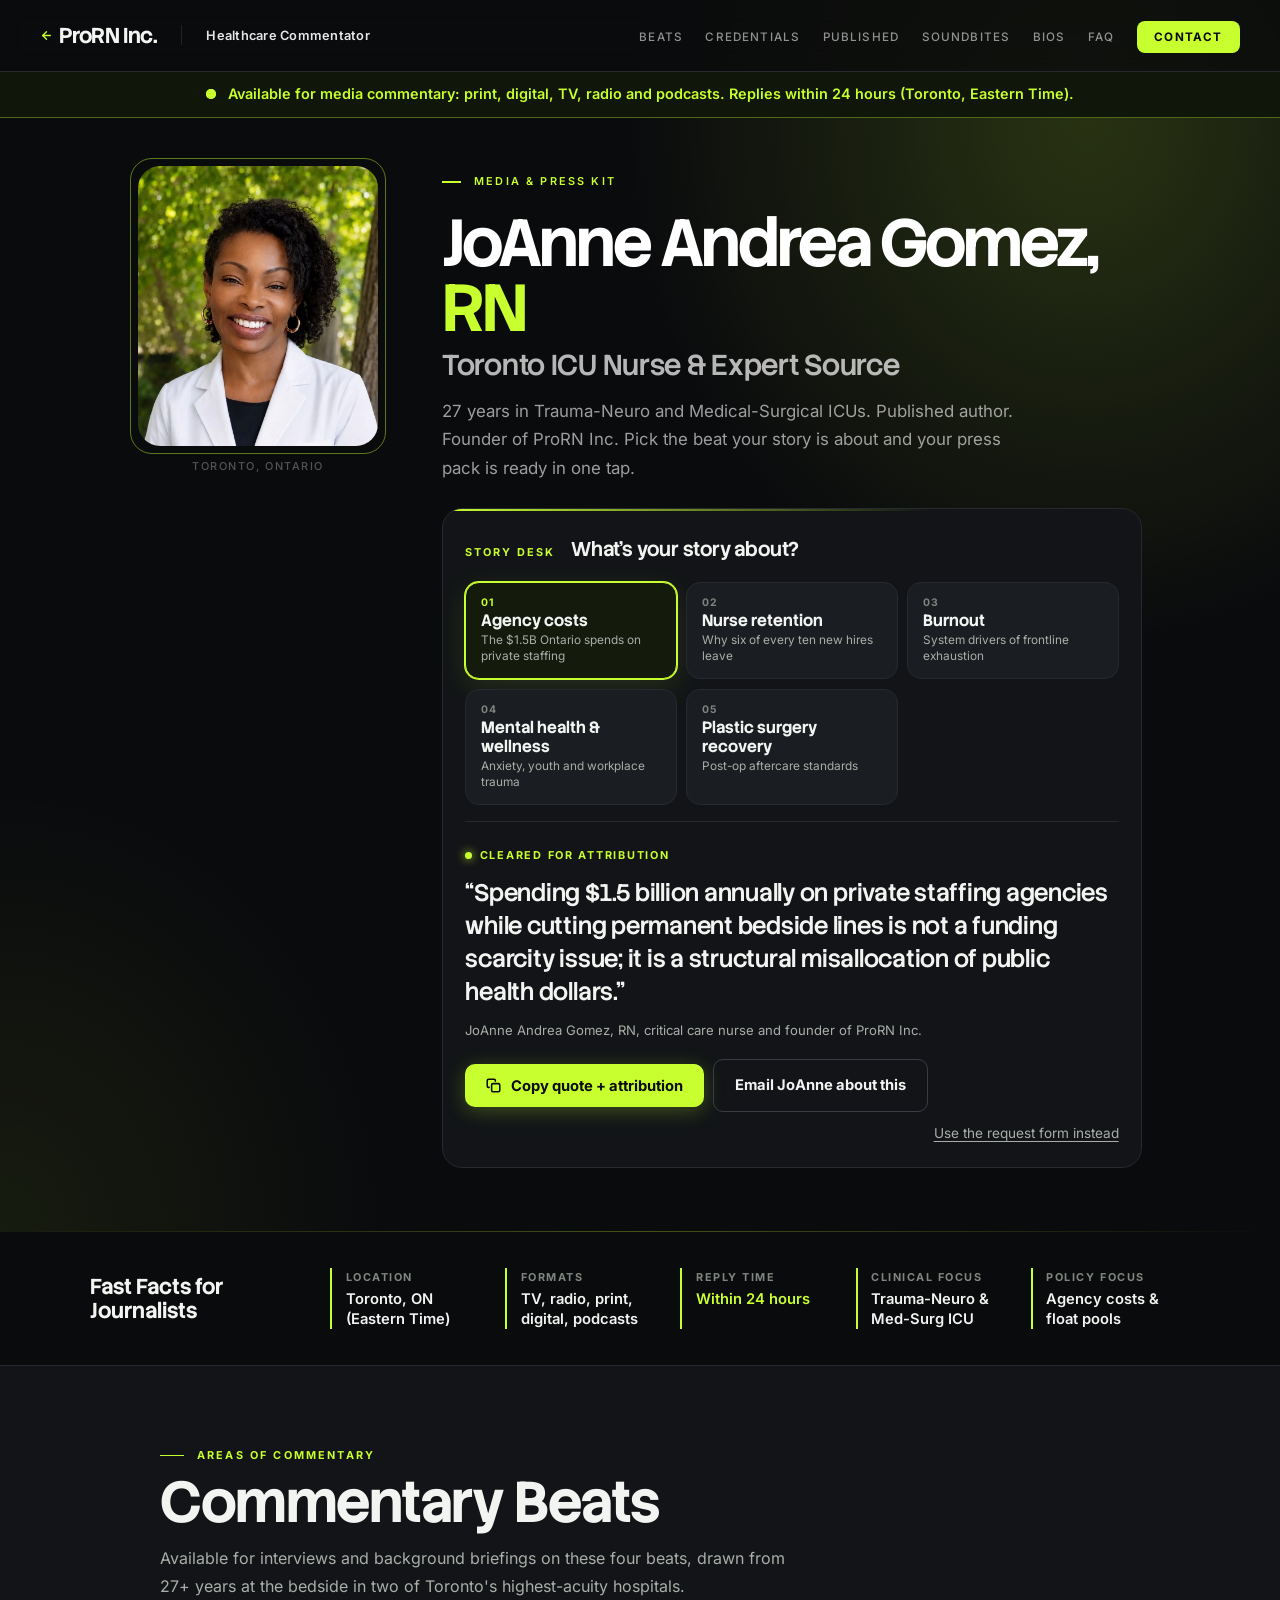
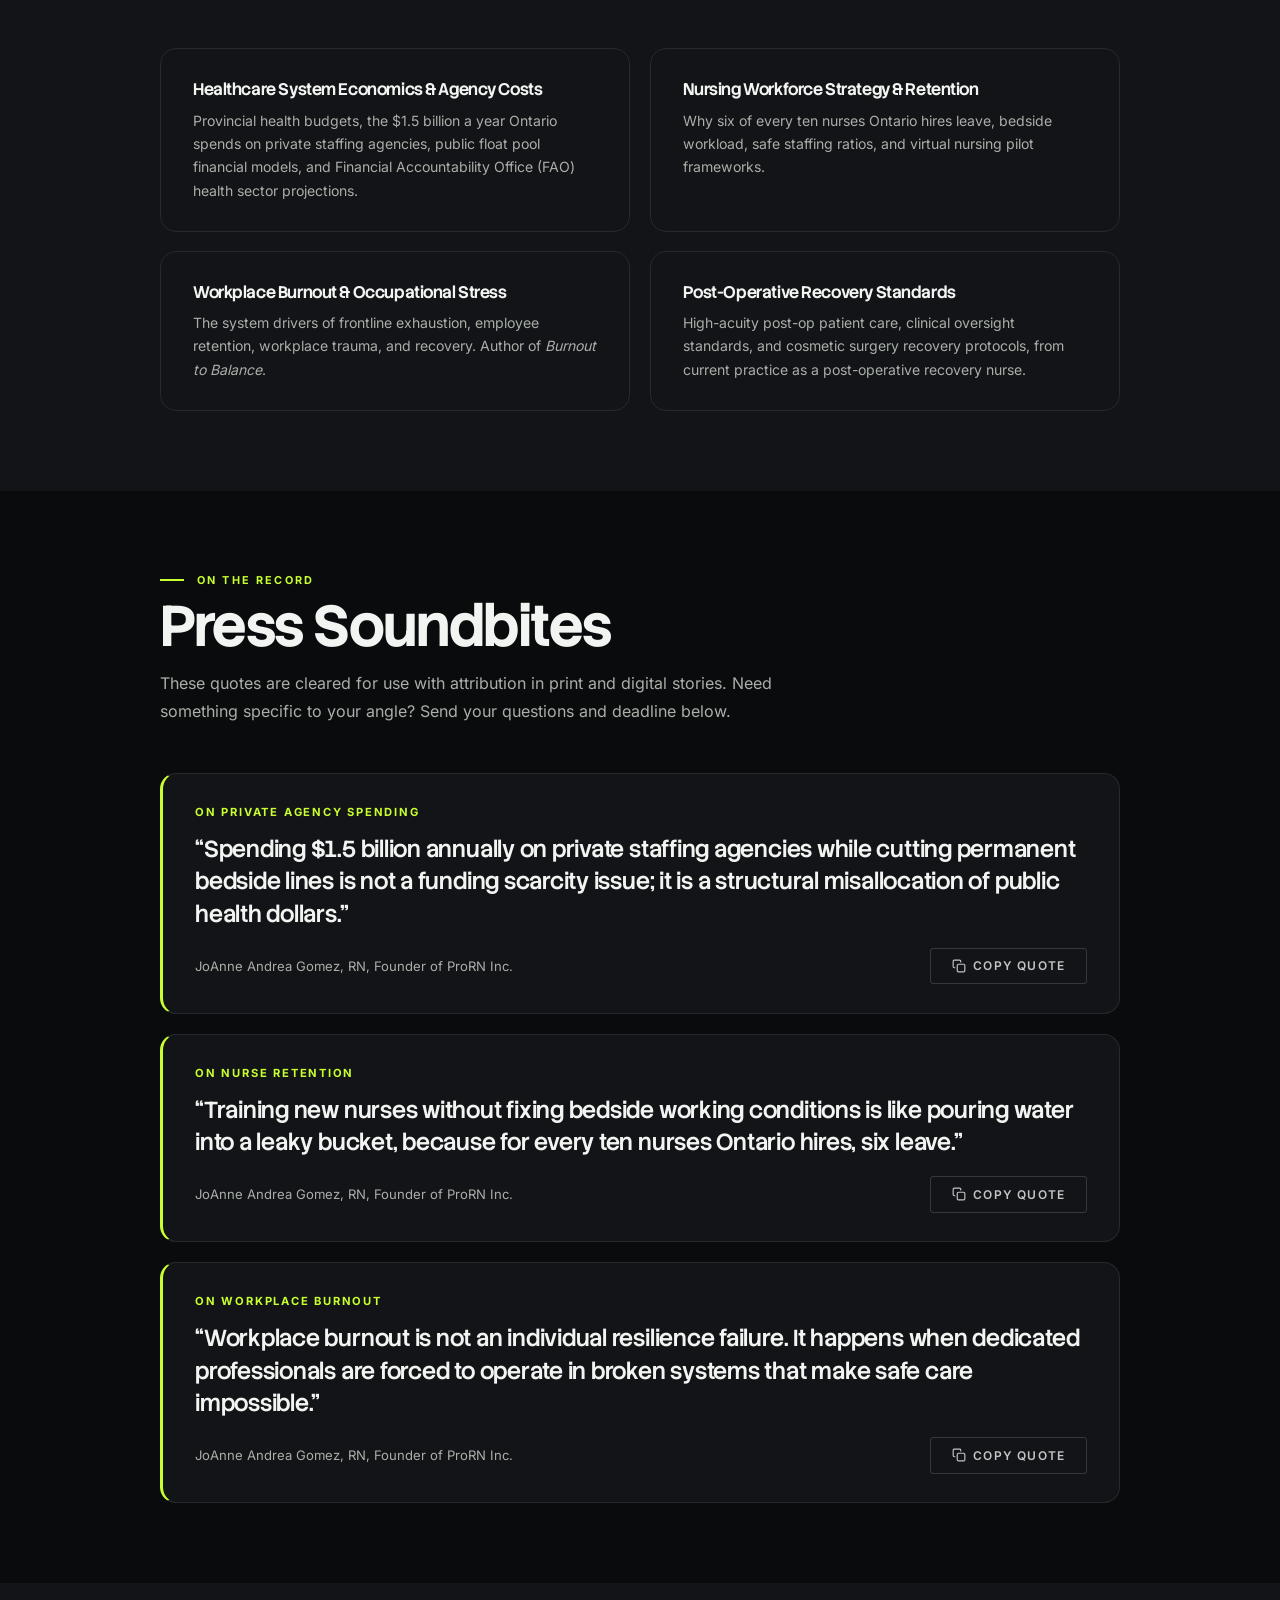
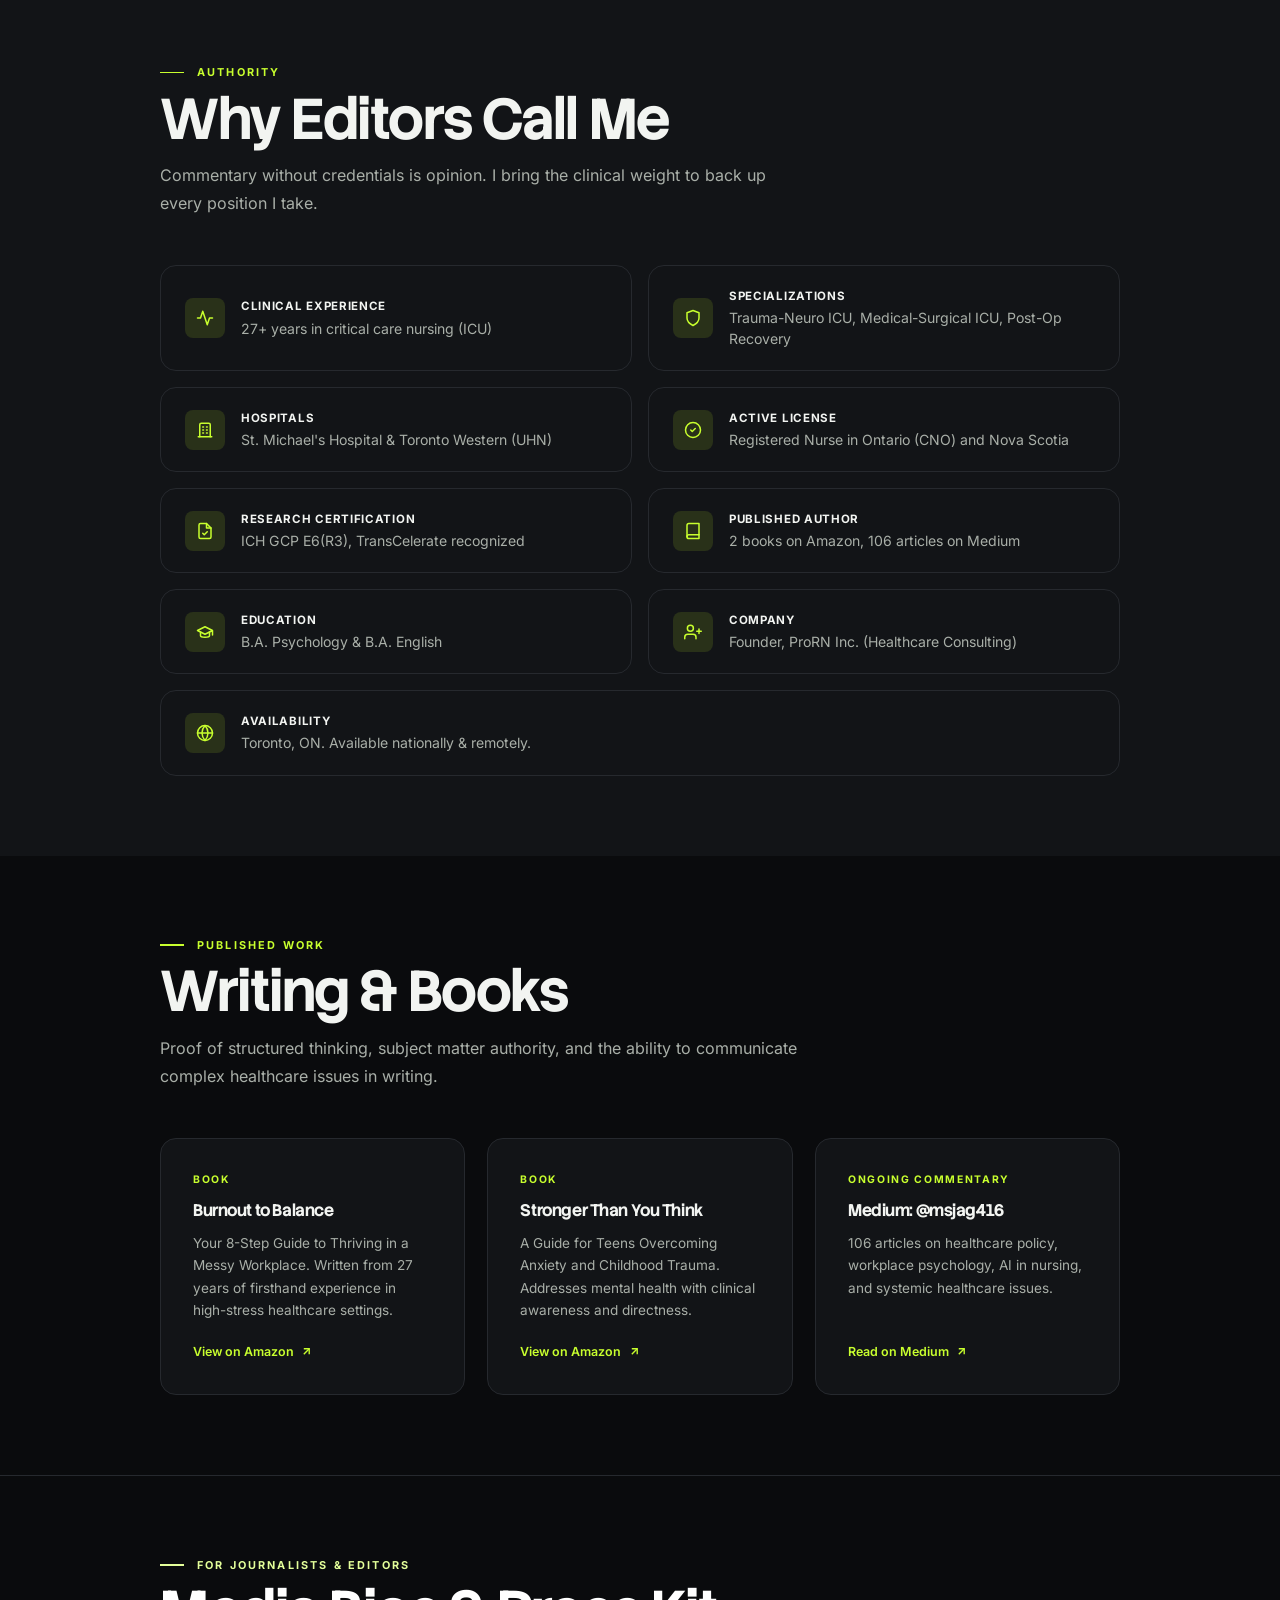
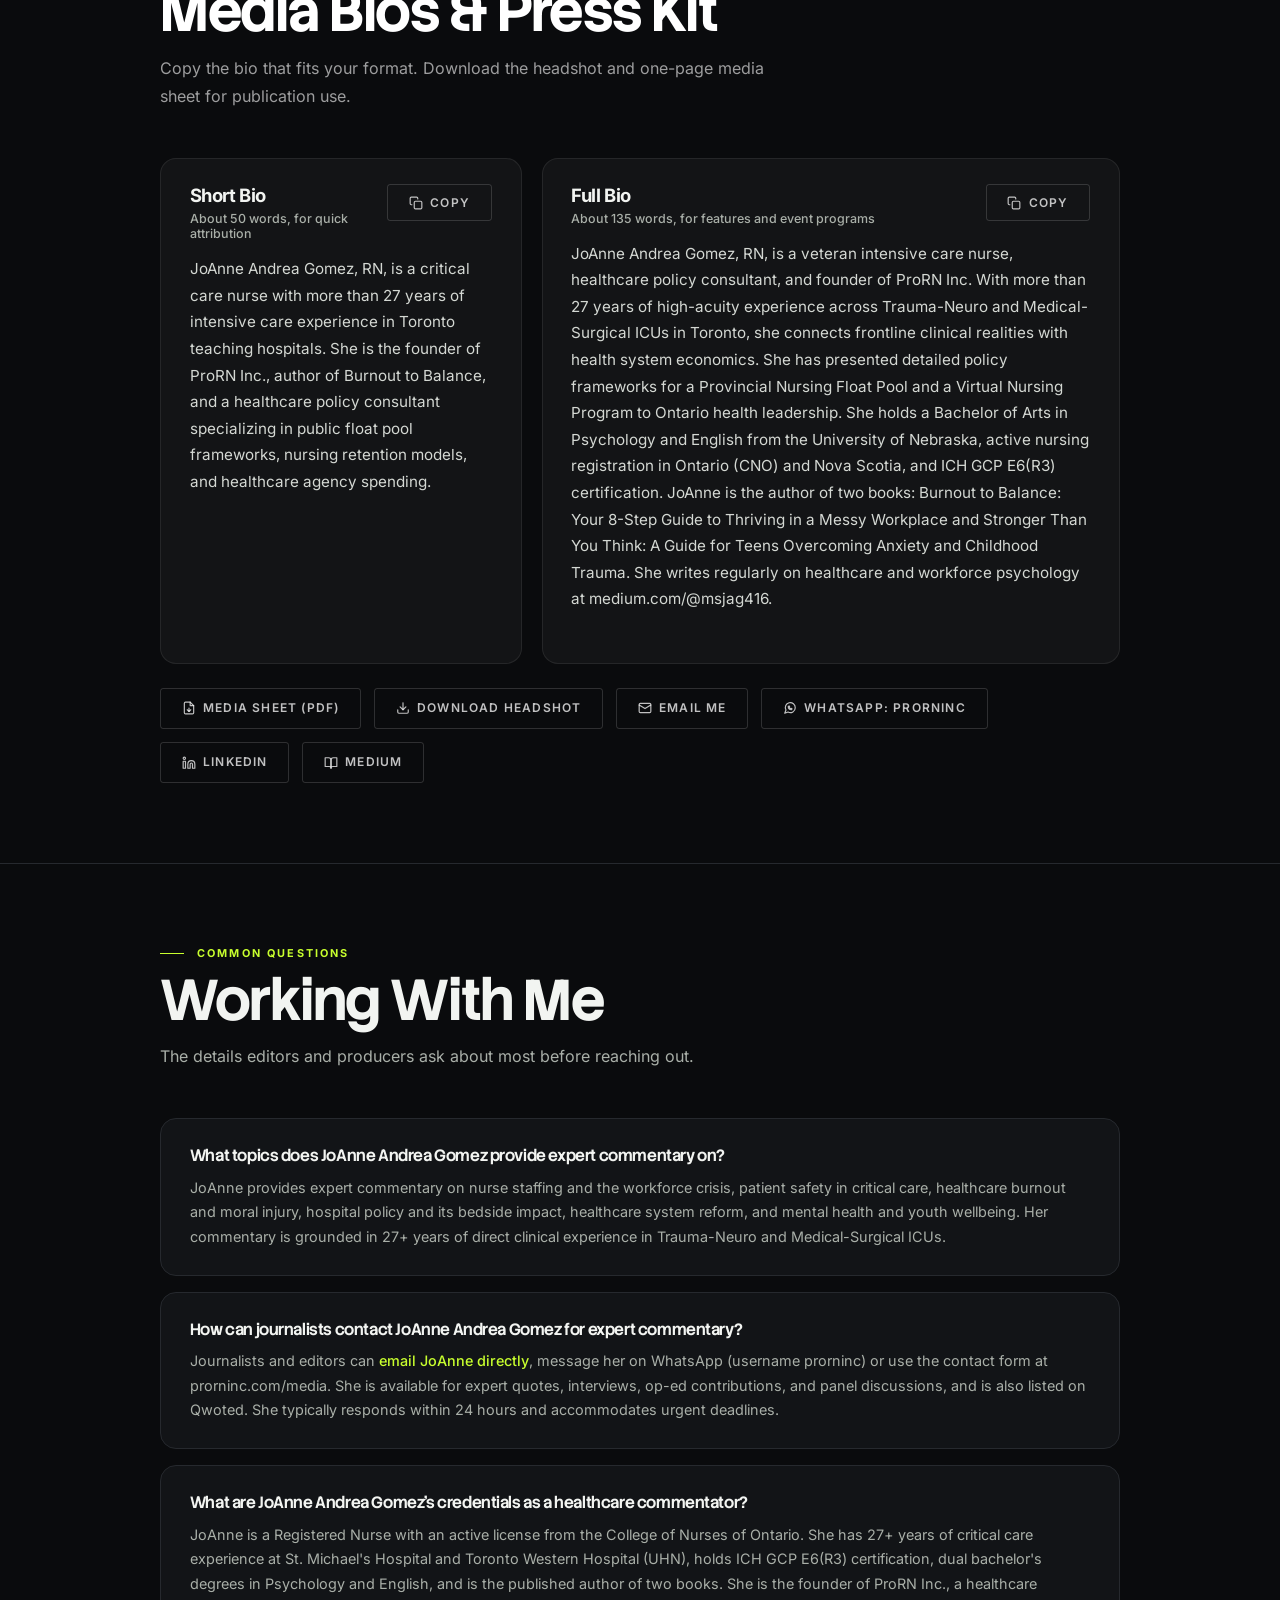
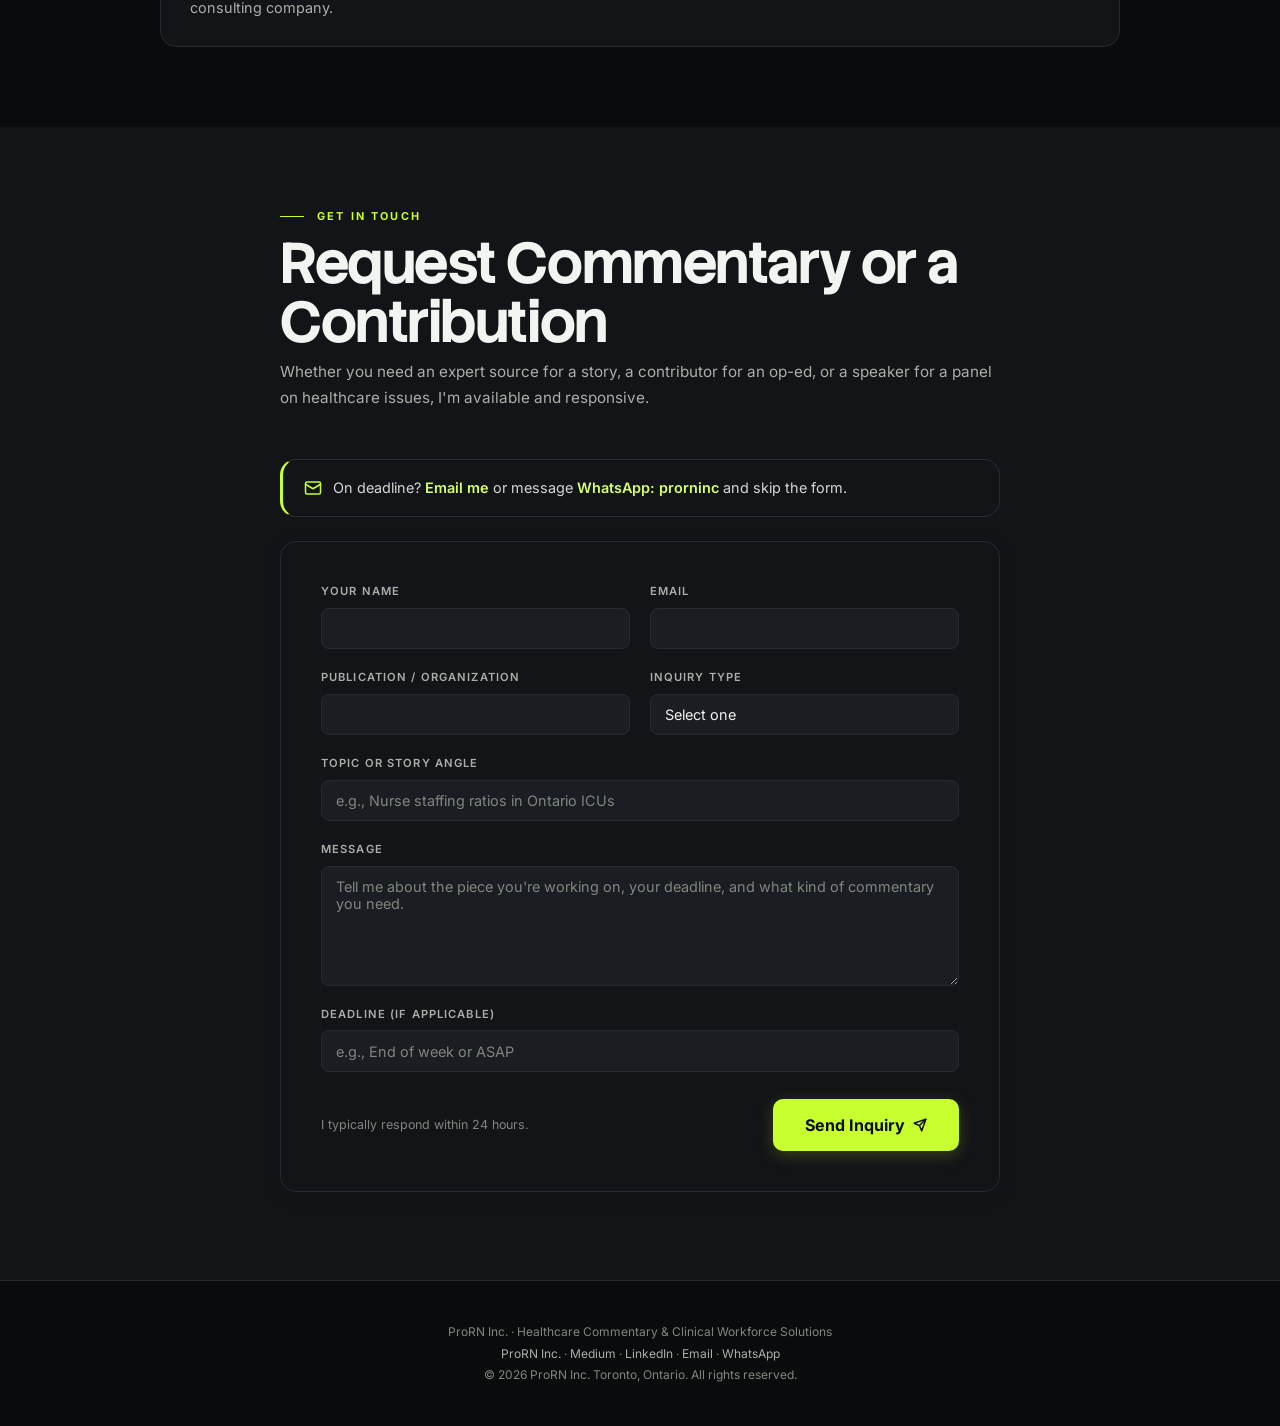
==== commit 8f6a1d76: "Media page SEO: Registered Nurse job title, Toronto ICU Nurse in H1, Instagram in sameAs, WebP heads" ====
--- a/media/index.html
+++ b/media/index.html
@@ -38,7 +38,7 @@
         "@context": "https://schema.org",
         "@type": "Person",
         "name": "JoAnne Andrea Gomez",
-        "jobTitle": "Healthcare Commentator",
+        "jobTitle": "Registered Nurse",
         "description": "Registered Nurse and healthcare commentator with 27+ years of critical care ICU experience. Expert source on nurse staffing, patient safety, healthcare burnout, hospital policy, and the nursing workforce crisis. Available for interviews, expert quotes, op-ed contributions, and panel discussions.",
         "image": "https://prorninc.com/media/hero.jpg",
         "email": "mailto:prorninc@gmail.com",
@@ -103,6 +103,7 @@
         "sameAs": [
             "https://medium.com/@msjag416",
             "https://www.linkedin.com/in/jag416",
+            "https://www.instagram.com/msjag_writer",
             "https://www.amazon.com/dp/B0F1L3KFLY",
             "https://www.amazon.com/dp/B0DTFMFZTT",
             "https://prorninc.com"
@@ -791,6 +792,9 @@
         .hero::before { display: none; }
         .hero h1 { font-size: clamp(2.6rem, 6.5vw, 5.25rem); line-height: .98; letter-spacing: -0.045em; }
         .hero h1 .hl { color: var(--teal); }
+        .hero-photo-wrapper picture { display: block; }
+        .hero-photo { height: auto; }
+        .hero h1 .h1-sub { display: block; font-size: clamp(1.2rem, 2.4vw, 1.8rem); font-weight: 500; color: rgba(255,255,255,0.7); letter-spacing: -0.01em; margin-top: .5rem; line-height: 1.2; }
         .hero-photo, .hero-photo-wrapper::before { border-radius: 22px; }
         .hero-photo-wrapper::before { border-color: var(--teal); opacity: .45; }
         .hero-tag { border-radius: 999px; }
@@ -935,12 +939,15 @@
         </div>
         <div class="hero-inner">
             <div class="hero-photo-wrapper">
-                <img src="hero.jpg" alt="JoAnne Andrea Gomez, RN - Healthcare Commentator and Expert Source" class="hero-photo">
+                <picture>
+                    <source srcset="hero.webp" type="image/webp">
+                    <img src="hero.jpg" width="1000" height="993" alt="JoAnne Andrea Gomez, RN, Toronto ICU nurse and expert source for journalists" class="hero-photo">
+                </picture>
                 <div class="hero-photo-caption">Toronto, Ontario</div>
             </div>
             <div class="hero-text">
-                <div class="hero-label">Healthcare Commentator &amp; Expert Source</div>
-                <h1>JoAnne Andrea Gomez, <span class="hl">RN</span></h1>
+                <div class="hero-label">Media &amp; Press Kit</div>
+                <h1>JoAnne Andrea Gomez, <span class="hl">RN</span><span class="h1-sub">Toronto ICU Nurse &amp; Expert Source</span></h1>
                 <p class="hero-subtitle">27 years in Trauma-Neuro and Medical-Surgical ICUs. Published author. Founder of ProRN Inc. Pick the beat your story is about and your press pack is ready in one tap.</p>
 
                 <!-- STORY DESK: tap a beat, get the quote, attribution and a ready-to-send request -->
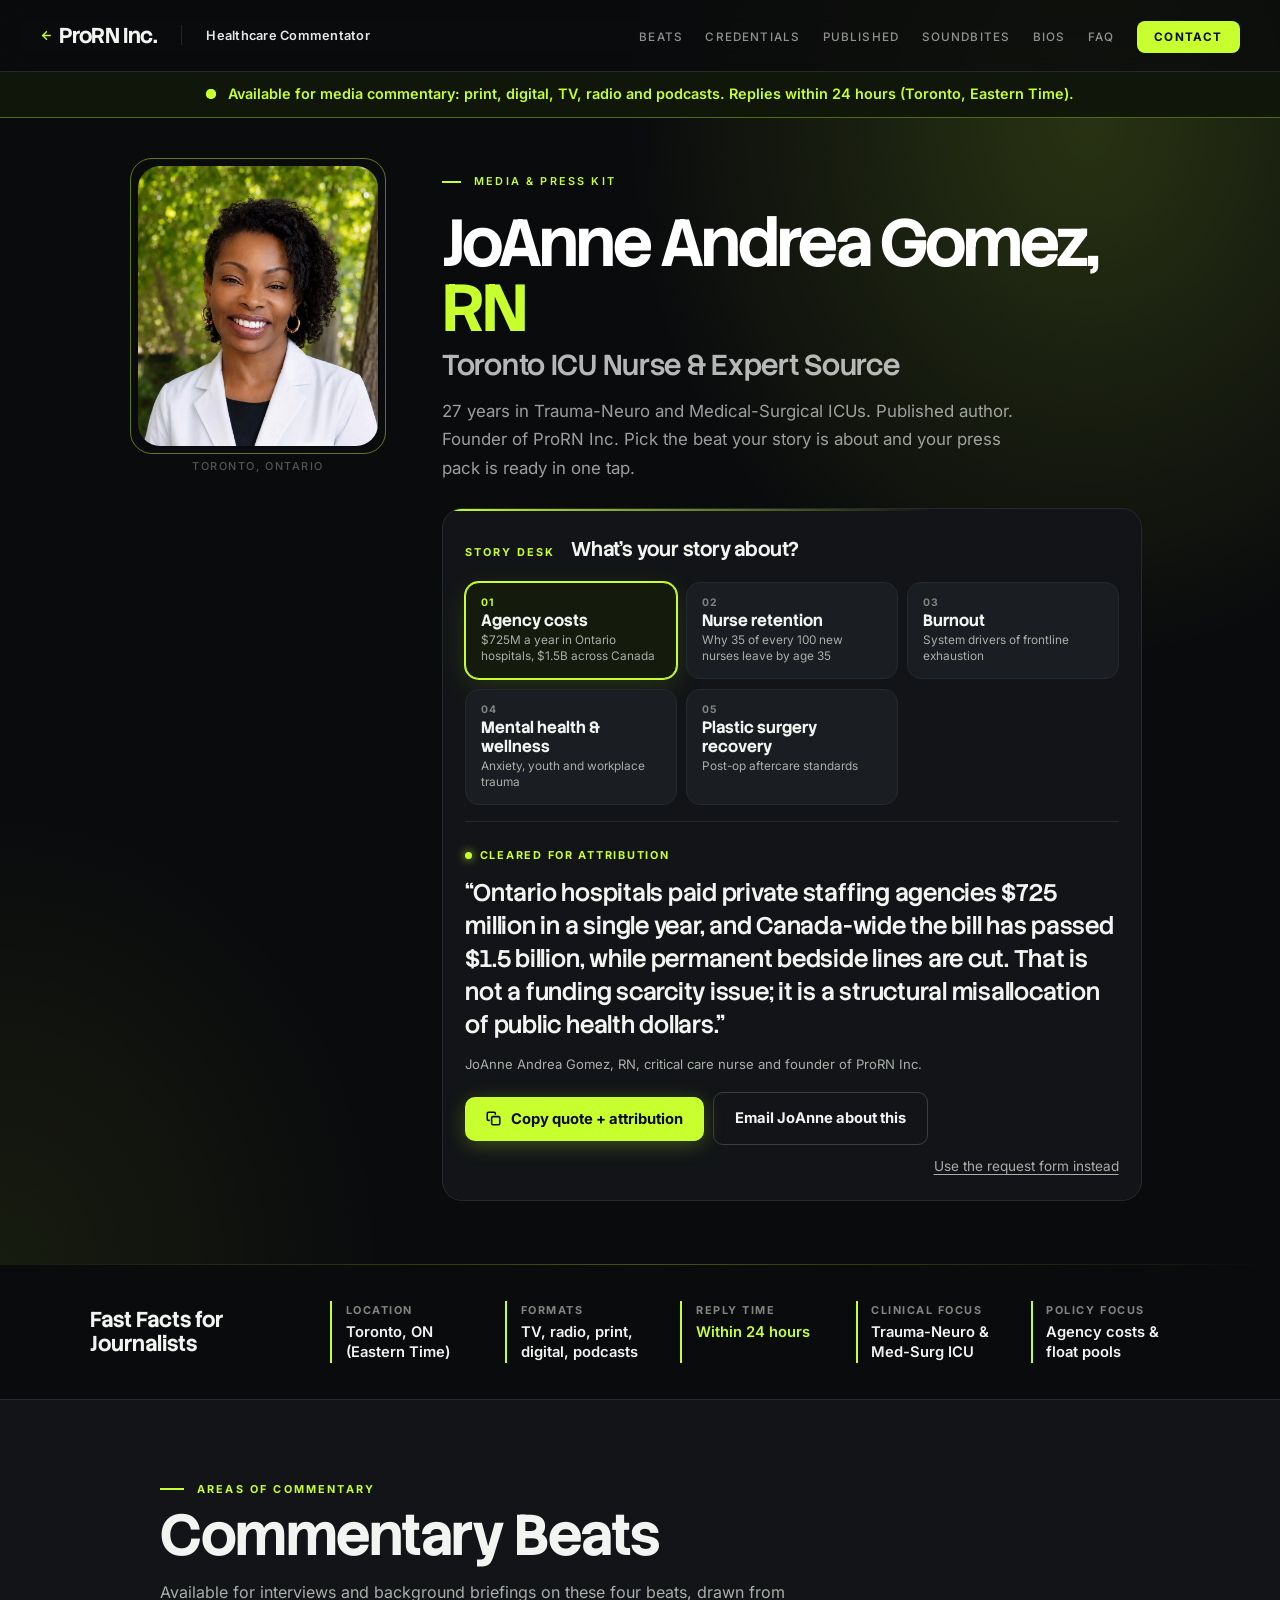
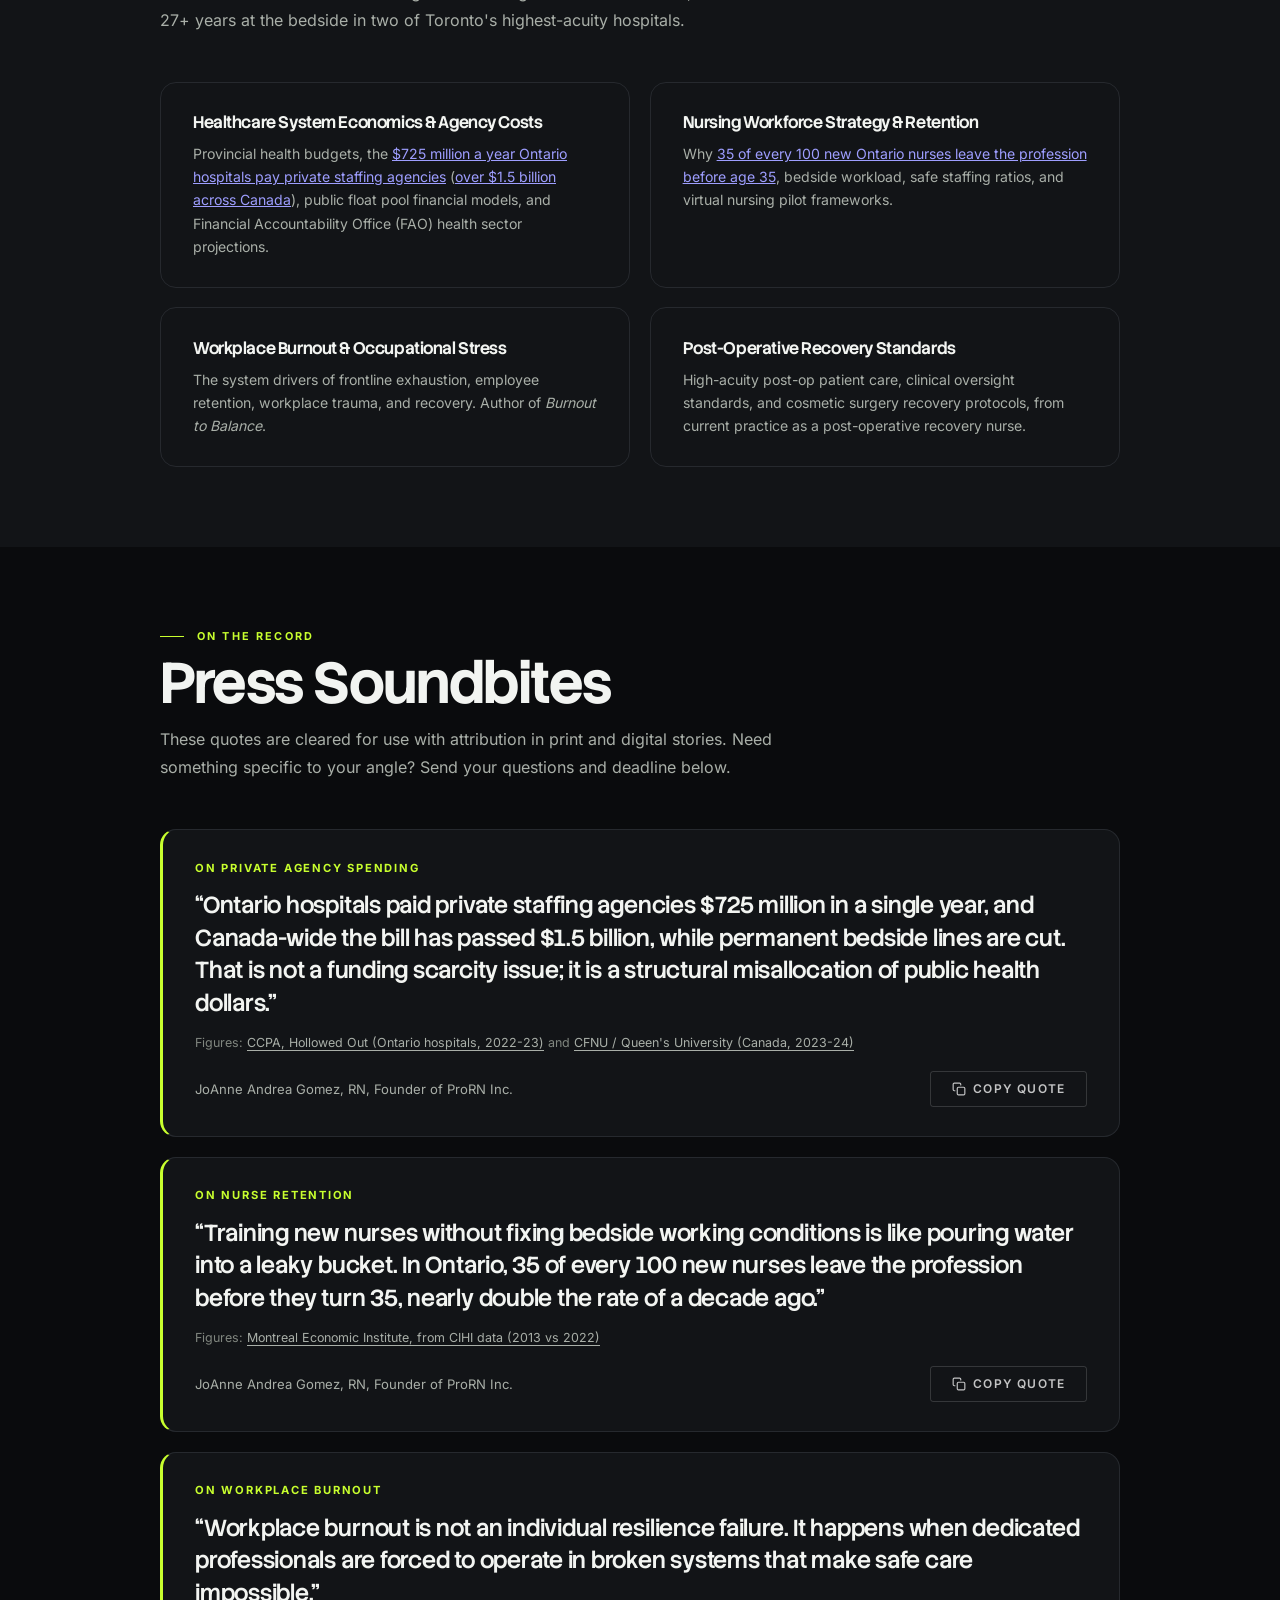
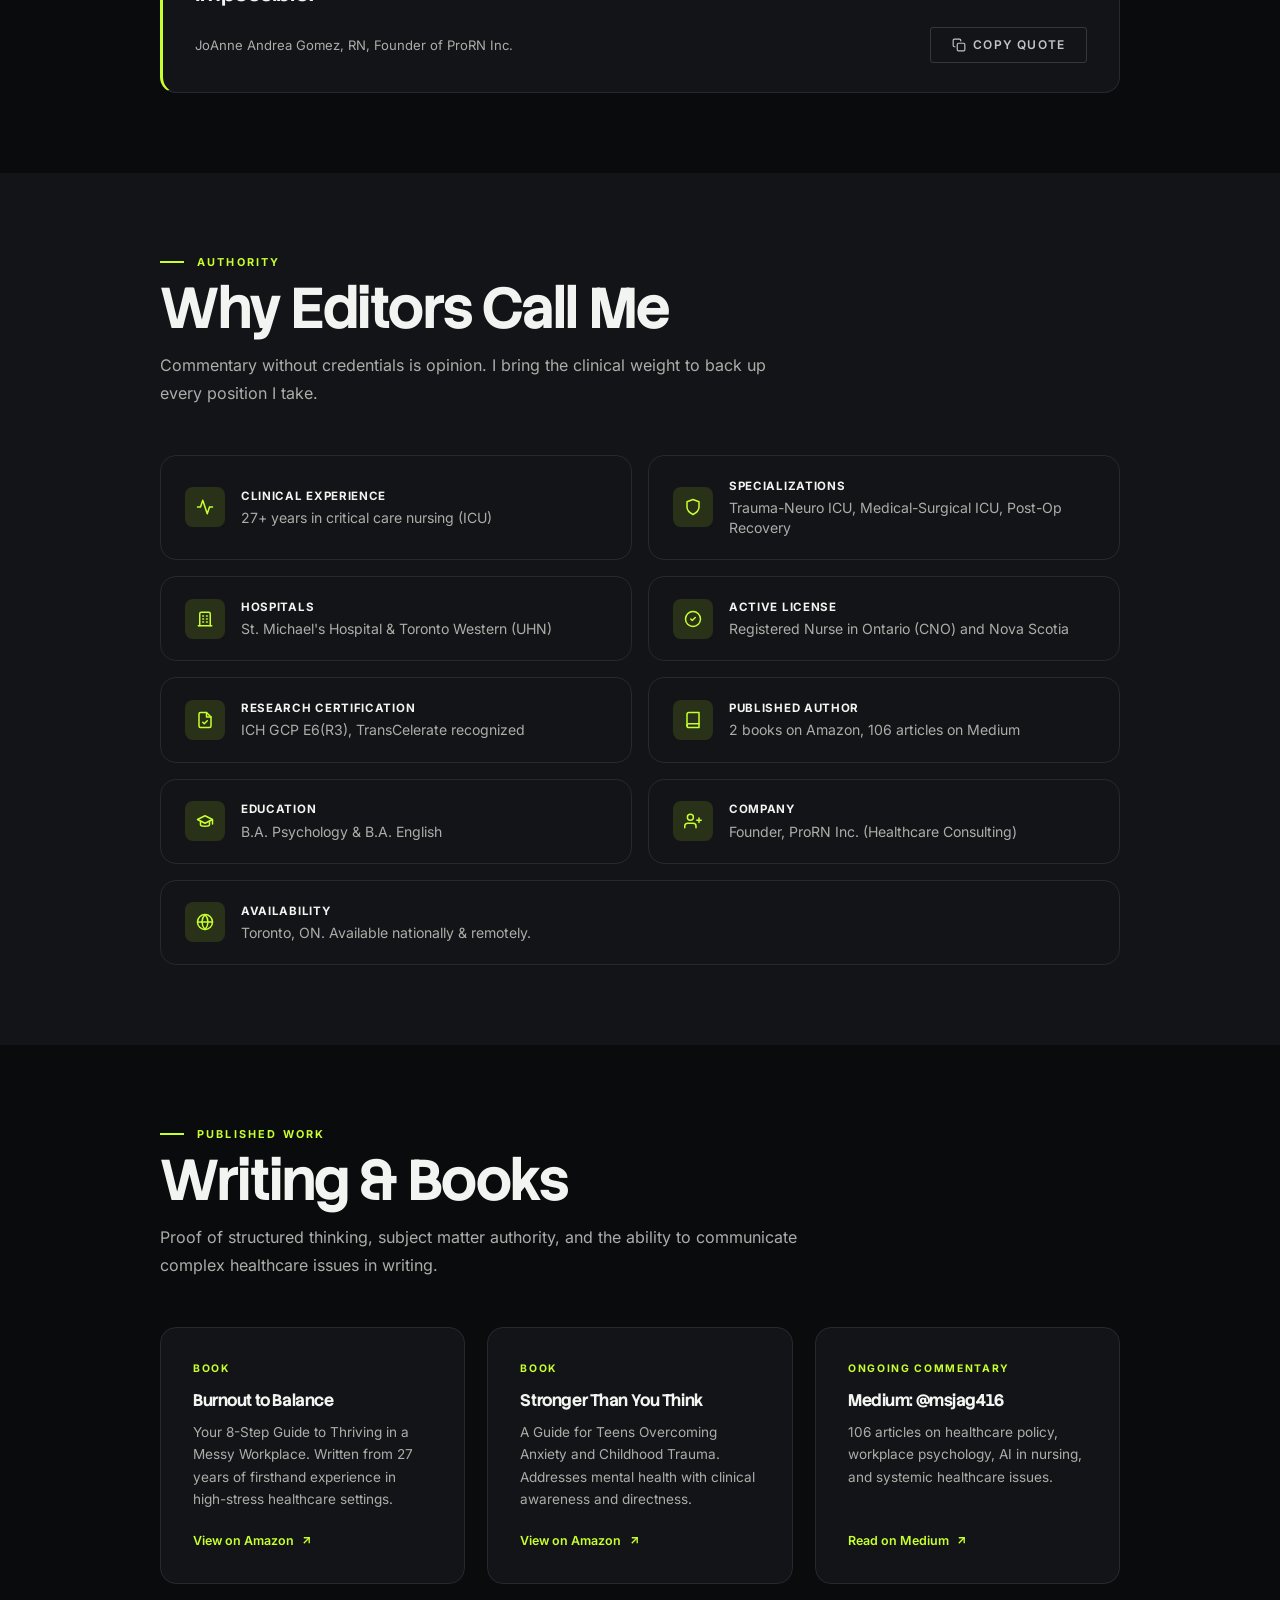
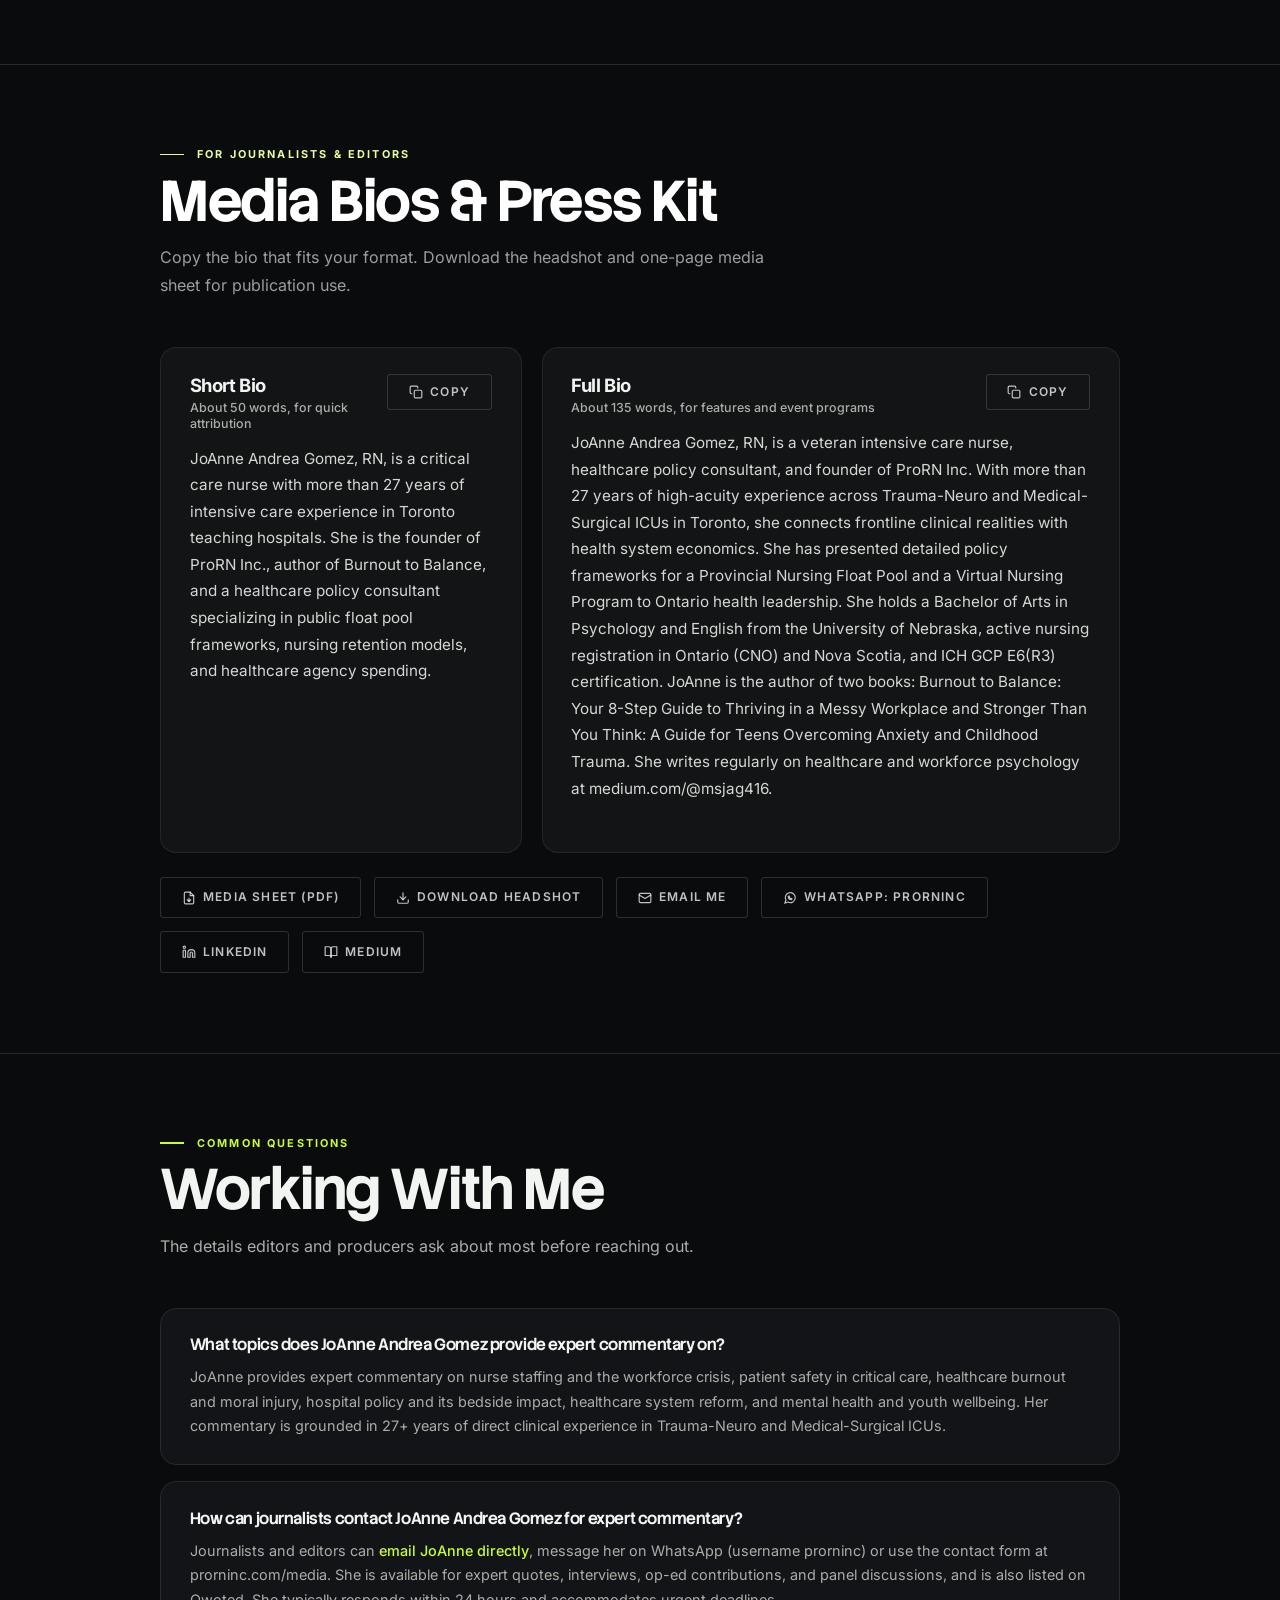
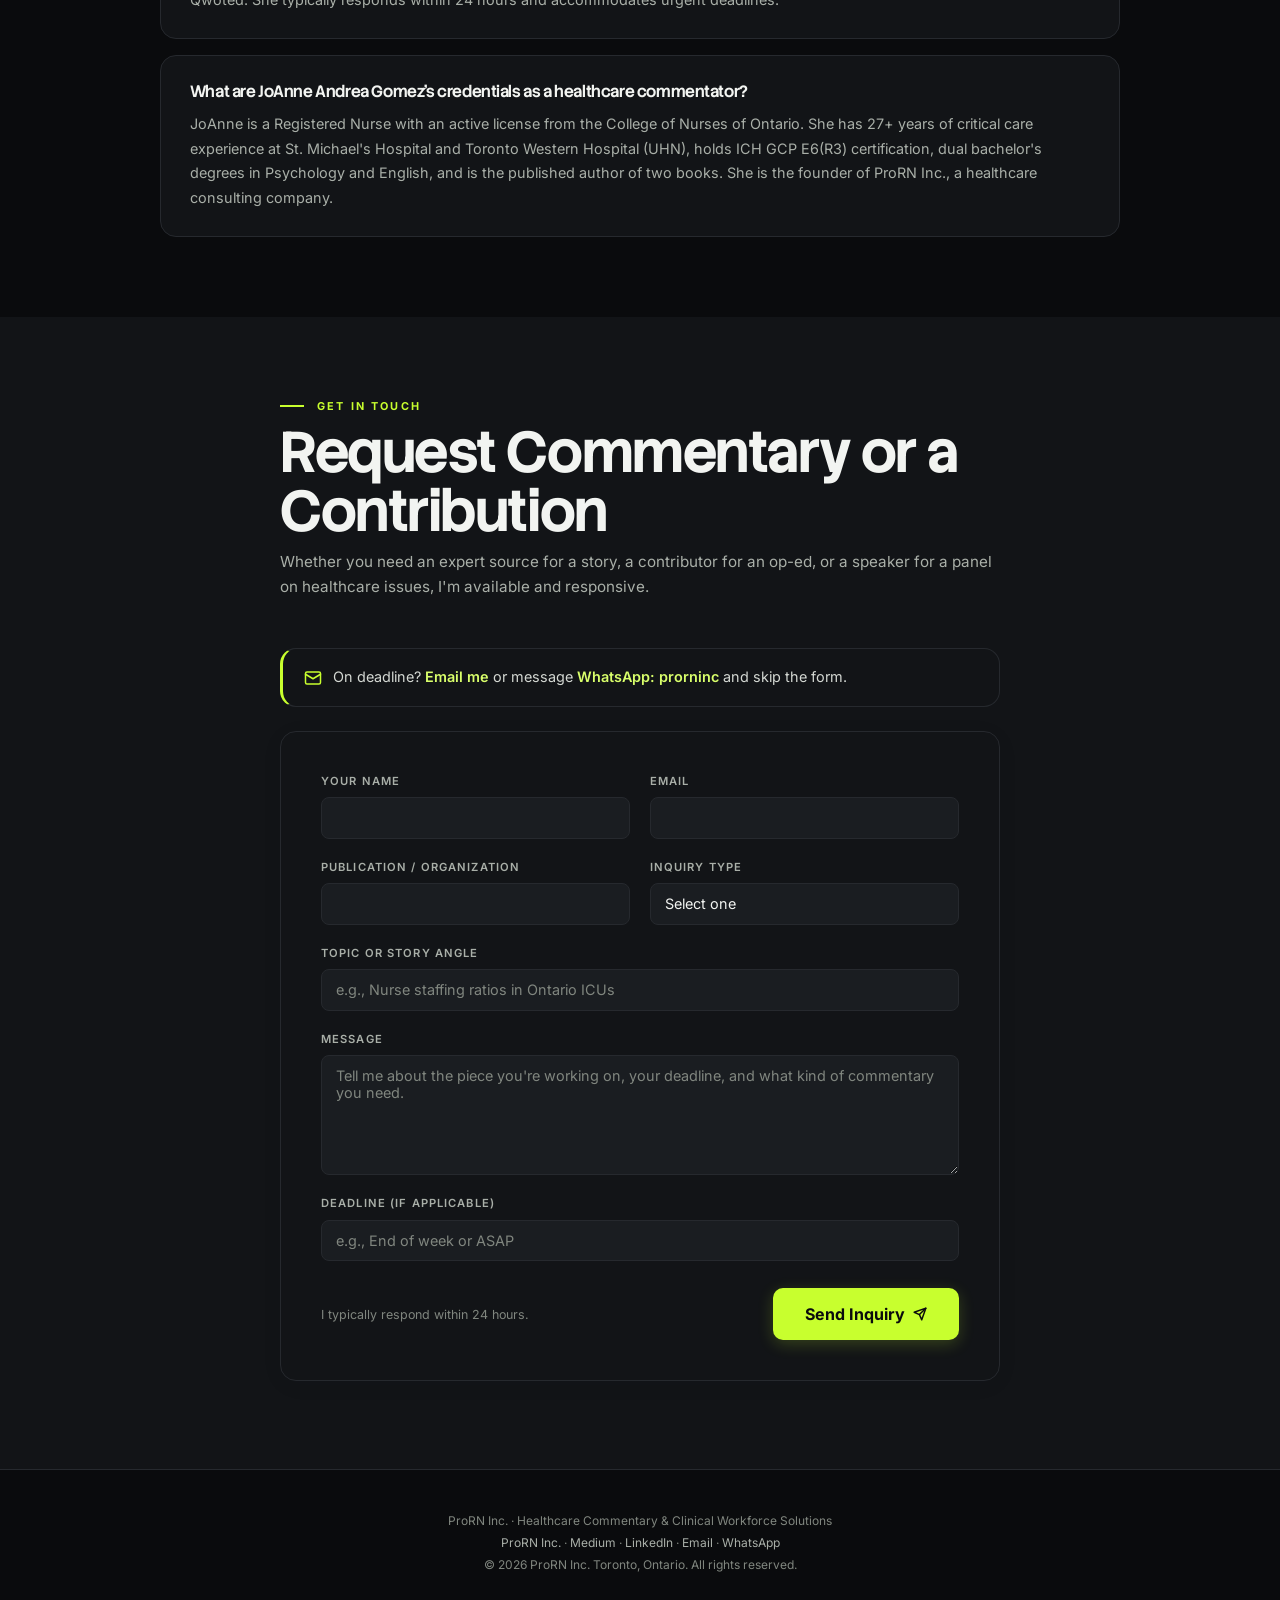
==== commit 3b5115a3: "Media page: correct the agency-spending and retention figures to sourced numbers, link sources, rebu" ====
--- a/media/index.html
+++ b/media/index.html
@@ -833,6 +833,9 @@
         .soundbite { margin: 0; background: var(--card); border: 1px solid var(--border); border-left: 3px solid var(--teal); border-radius: 16px; padding: 1.8rem 2rem; }
         .sb-topic { font-size: .7rem; font-weight: 700; letter-spacing: .16em; text-transform: uppercase; color: var(--teal); margin-bottom: .7rem; }
         .soundbite blockquote { font-family: 'Stack Sans Headline', 'Inter', sans-serif; font-size: clamp(1.15rem, 2.2vw, 1.45rem); line-height: 1.4; font-weight: 500; color: var(--text-dark); letter-spacing: -0.01em; }
+        .sb-src { font-size: .78rem; color: var(--mid-gray); margin-top: .8rem; }
+        .sb-src a { color: var(--text-light); text-decoration: underline; text-underline-offset: 3px; }
+        .sb-src a:hover { color: var(--teal); }
         .sb-foot { display: flex; flex-wrap: wrap; justify-content: space-between; align-items: center; gap: .8rem; margin-top: 1.1rem; }
         .sb-attr { font-size: .82rem; color: var(--text-light); }
         .press-btn { display: inline-flex; align-items: center; gap: .45rem; cursor: pointer; text-decoration: none; }
@@ -960,12 +963,12 @@
                         <button class="beat is-active" role="tab" aria-selected="true" data-beat="agency" id="beat-agency">
                             <span class="beat-num">01</span>
                             <span class="beat-name">Agency costs</span>
-                            <span class="beat-sub">The $1.5B Ontario spends on private staffing</span>
+                            <span class="beat-sub">$725M a year in Ontario hospitals, $1.5B across Canada</span>
                         </button>
                         <button class="beat" role="tab" aria-selected="false" data-beat="retention" id="beat-retention">
                             <span class="beat-num">02</span>
                             <span class="beat-name">Nurse retention</span>
-                            <span class="beat-sub">Why six of every ten new hires leave</span>
+                            <span class="beat-sub">Why 35 of every 100 new nurses leave by age 35</span>
                         </button>
                         <button class="beat" role="tab" aria-selected="false" data-beat="burnout" id="beat-burnout">
                             <span class="beat-num">03</span>
@@ -1026,11 +1029,11 @@
             <div class="expertise-grid reveal-stagger">
                 <div class="expertise-card">
                     <h3>Healthcare System Economics &amp; Agency Costs</h3>
-                    <p>Provincial health budgets, the $1.5 billion a year Ontario spends on private staffing agencies, public float pool financial models, and Financial Accountability Office (FAO) health sector projections.</p>
+                    <p>Provincial health budgets, the <a href="https://www.policyalternatives.ca/news-research/hollowed-out/" target="_blank" rel="noopener">$725 million a year Ontario hospitals pay private staffing agencies</a> (<a href="https://nursesunions.ca/billions-of-public-health-dollars-spent-on-for-profit-nursing-agencies-new-report-reveals/" target="_blank" rel="noopener">over $1.5 billion across Canada</a>), public float pool financial models, and Financial Accountability Office (FAO) health sector projections.</p>
                 </div>
                 <div class="expertise-card">
                     <h3>Nursing Workforce Strategy &amp; Retention</h3>
-                    <p>Why six of every ten nurses Ontario hires leave, bedside workload, safe staffing ratios, and virtual nursing pilot frameworks.</p>
+                    <p>Why <a href="https://www.iedm.org/which-provinces-struggle-the-most-to-keep-young-nurses/" target="_blank" rel="noopener">35 of every 100 new Ontario nurses leave the profession before age 35</a>, bedside workload, safe staffing ratios, and virtual nursing pilot frameworks.</p>
                 </div>
                 <div class="expertise-card">
                     <h3>Workplace Burnout &amp; Occupational Stress</h3>
@@ -1055,7 +1058,8 @@
             <div class="soundbites reveal-stagger">
                 <figure class="soundbite">
                     <figcaption class="sb-topic">On Private Agency Spending</figcaption>
-                    <blockquote id="q1">&ldquo;Spending $1.5 billion annually on private staffing agencies while cutting permanent bedside lines is not a funding scarcity issue; it is a structural misallocation of public health dollars.&rdquo;</blockquote>
+                    <blockquote id="q1">&ldquo;Ontario hospitals paid private staffing agencies $725 million in a single year, and Canada-wide the bill has passed $1.5 billion, while permanent bedside lines are cut. That is not a funding scarcity issue; it is a structural misallocation of public health dollars.&rdquo;</blockquote>
+                    <p class="sb-src">Figures: <a href="https://www.policyalternatives.ca/news-research/hollowed-out/" target="_blank" rel="noopener">CCPA, Hollowed Out (Ontario hospitals, 2022-23)</a> and <a href="https://nursesunions.ca/billions-of-public-health-dollars-spent-on-for-profit-nursing-agencies-new-report-reveals/" target="_blank" rel="noopener">CFNU / Queen's University (Canada, 2023-24)</a></p>
                     <div class="sb-foot">
                         <span class="sb-attr">JoAnne Andrea Gomez, RN, Founder of ProRN Inc.</span>
                         <button class="press-btn" type="button" onclick="copyText('q1', this)"><svg width="14" height="14" viewBox="0 0 24 24" fill="none" stroke="currentColor" stroke-width="2" stroke-linecap="round" stroke-linejoin="round"><rect x="9" y="9" width="13" height="13" rx="2"/><path d="M5 15H4a2 2 0 01-2-2V4a2 2 0 012-2h9a2 2 0 012 2v1"/></svg> Copy Quote</button>
@@ -1063,7 +1067,8 @@
                 </figure>
                 <figure class="soundbite">
                     <figcaption class="sb-topic">On Nurse Retention</figcaption>
-                    <blockquote id="q2">&ldquo;Training new nurses without fixing bedside working conditions is like pouring water into a leaky bucket, because for every ten nurses Ontario hires, six leave.&rdquo;</blockquote>
+                    <blockquote id="q2">&ldquo;Training new nurses without fixing bedside working conditions is like pouring water into a leaky bucket. In Ontario, 35 of every 100 new nurses leave the profession before they turn 35, nearly double the rate of a decade ago.&rdquo;</blockquote>
+                    <p class="sb-src">Figures: <a href="https://www.iedm.org/which-provinces-struggle-the-most-to-keep-young-nurses/" target="_blank" rel="noopener">Montreal Economic Institute, from CIHI data (2013 vs 2022)</a></p>
                     <div class="sb-foot">
                         <span class="sb-attr">JoAnne Andrea Gomez, RN, Founder of ProRN Inc.</span>
                         <button class="press-btn" type="button" onclick="copyText('q2', this)"><svg width="14" height="14" viewBox="0 0 24 24" fill="none" stroke="currentColor" stroke-width="2" stroke-linecap="round" stroke-linejoin="round"><rect x="9" y="9" width="13" height="13" rx="2"/><path d="M5 15H4a2 2 0 01-2-2V4a2 2 0 012-2h9a2 2 0 012 2v1"/></svg> Copy Quote</button>
@@ -1361,11 +1366,11 @@
         const BEATS = {
             agency: {
                 topic: 'Private staffing agency costs in Ontario',
-                quote: 'Spending $1.5 billion annually on private staffing agencies while cutting permanent bedside lines is not a funding scarcity issue; it is a structural misallocation of public health dollars.'
+                quote: 'Ontario hospitals paid private staffing agencies $725 million in a single year, and Canada-wide the bill has passed $1.5 billion, while permanent bedside lines are cut. That is not a funding scarcity issue; it is a structural misallocation of public health dollars.'
             },
             retention: {
                 topic: 'Nurse retention and bedside working conditions',
-                quote: 'Training new nurses without fixing bedside working conditions is like pouring water into a leaky bucket, because for every ten nurses Ontario hires, six leave.'
+                quote: 'Training new nurses without fixing bedside working conditions is like pouring water into a leaky bucket. In Ontario, 35 of every 100 new nurses leave the profession before they turn 35, nearly double the rate of a decade ago.'
             },
             burnout: {
                 topic: 'Healthcare burnout and moral injury',
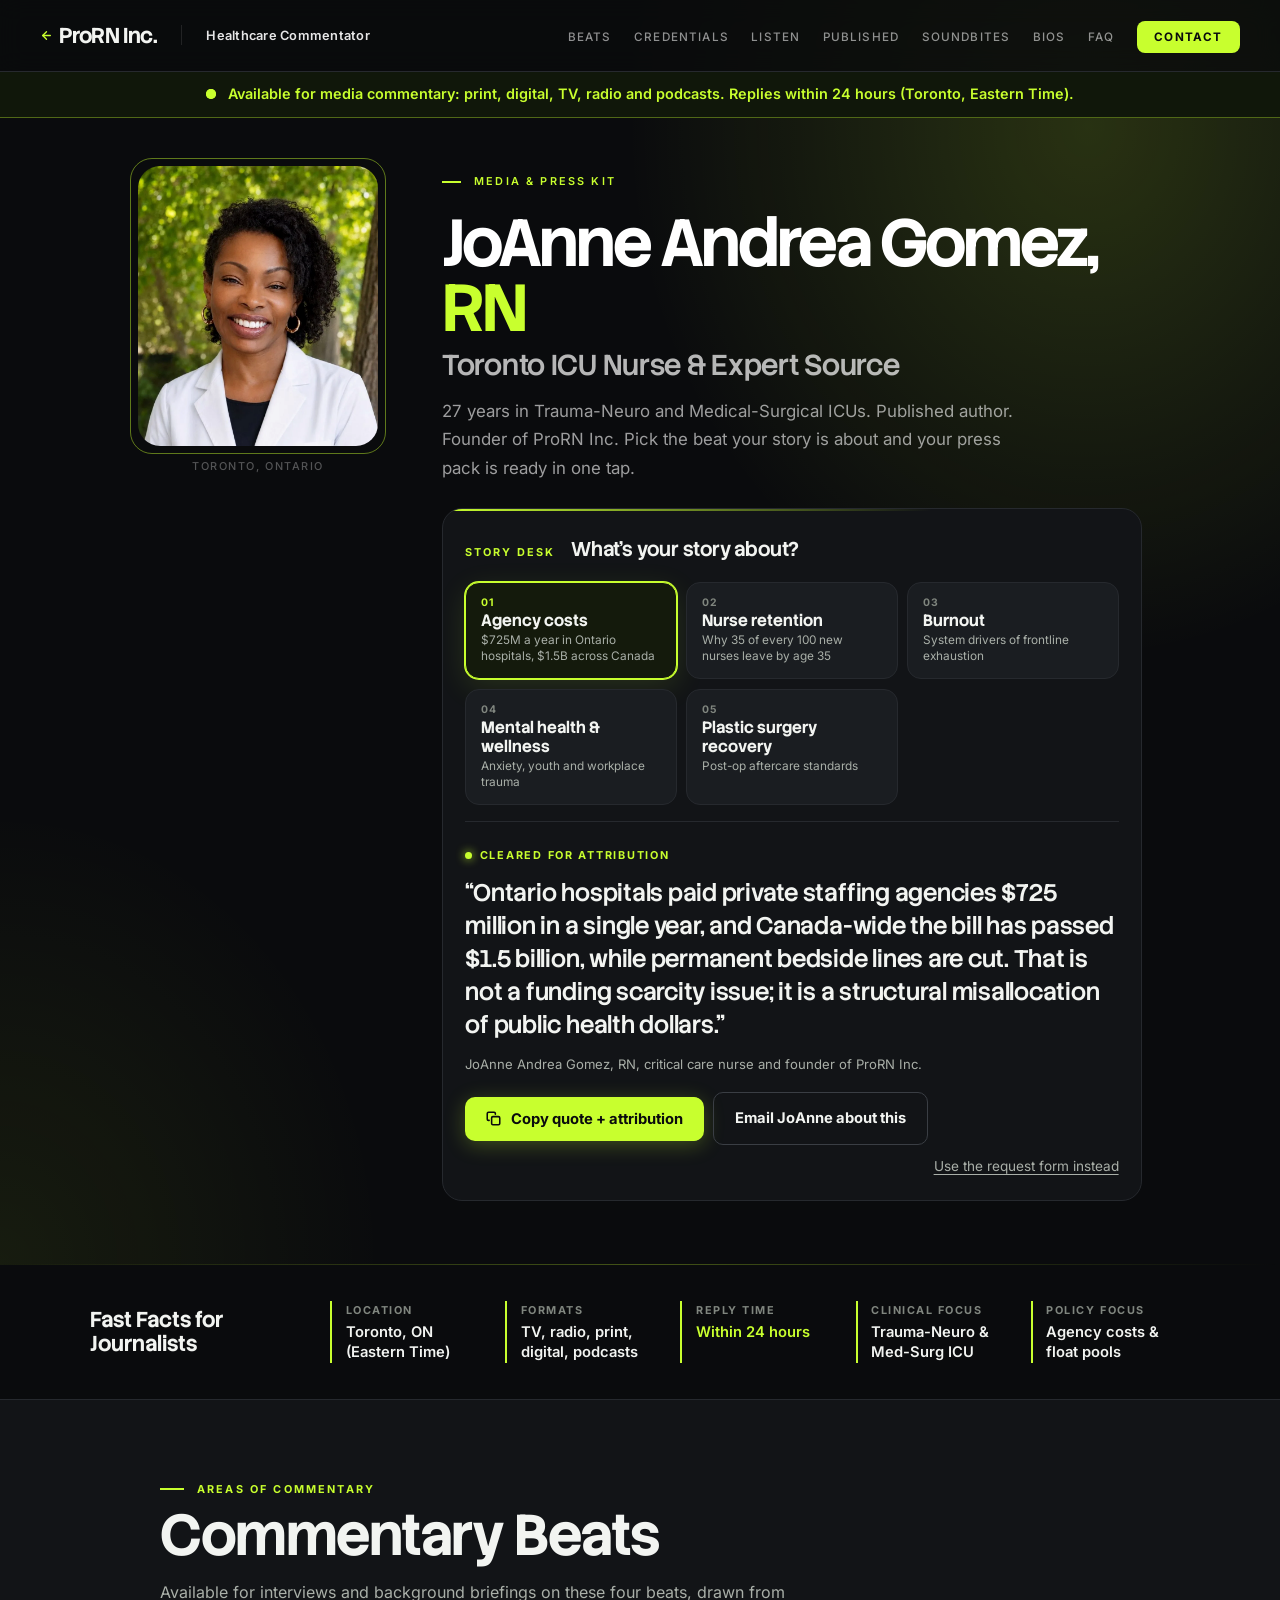
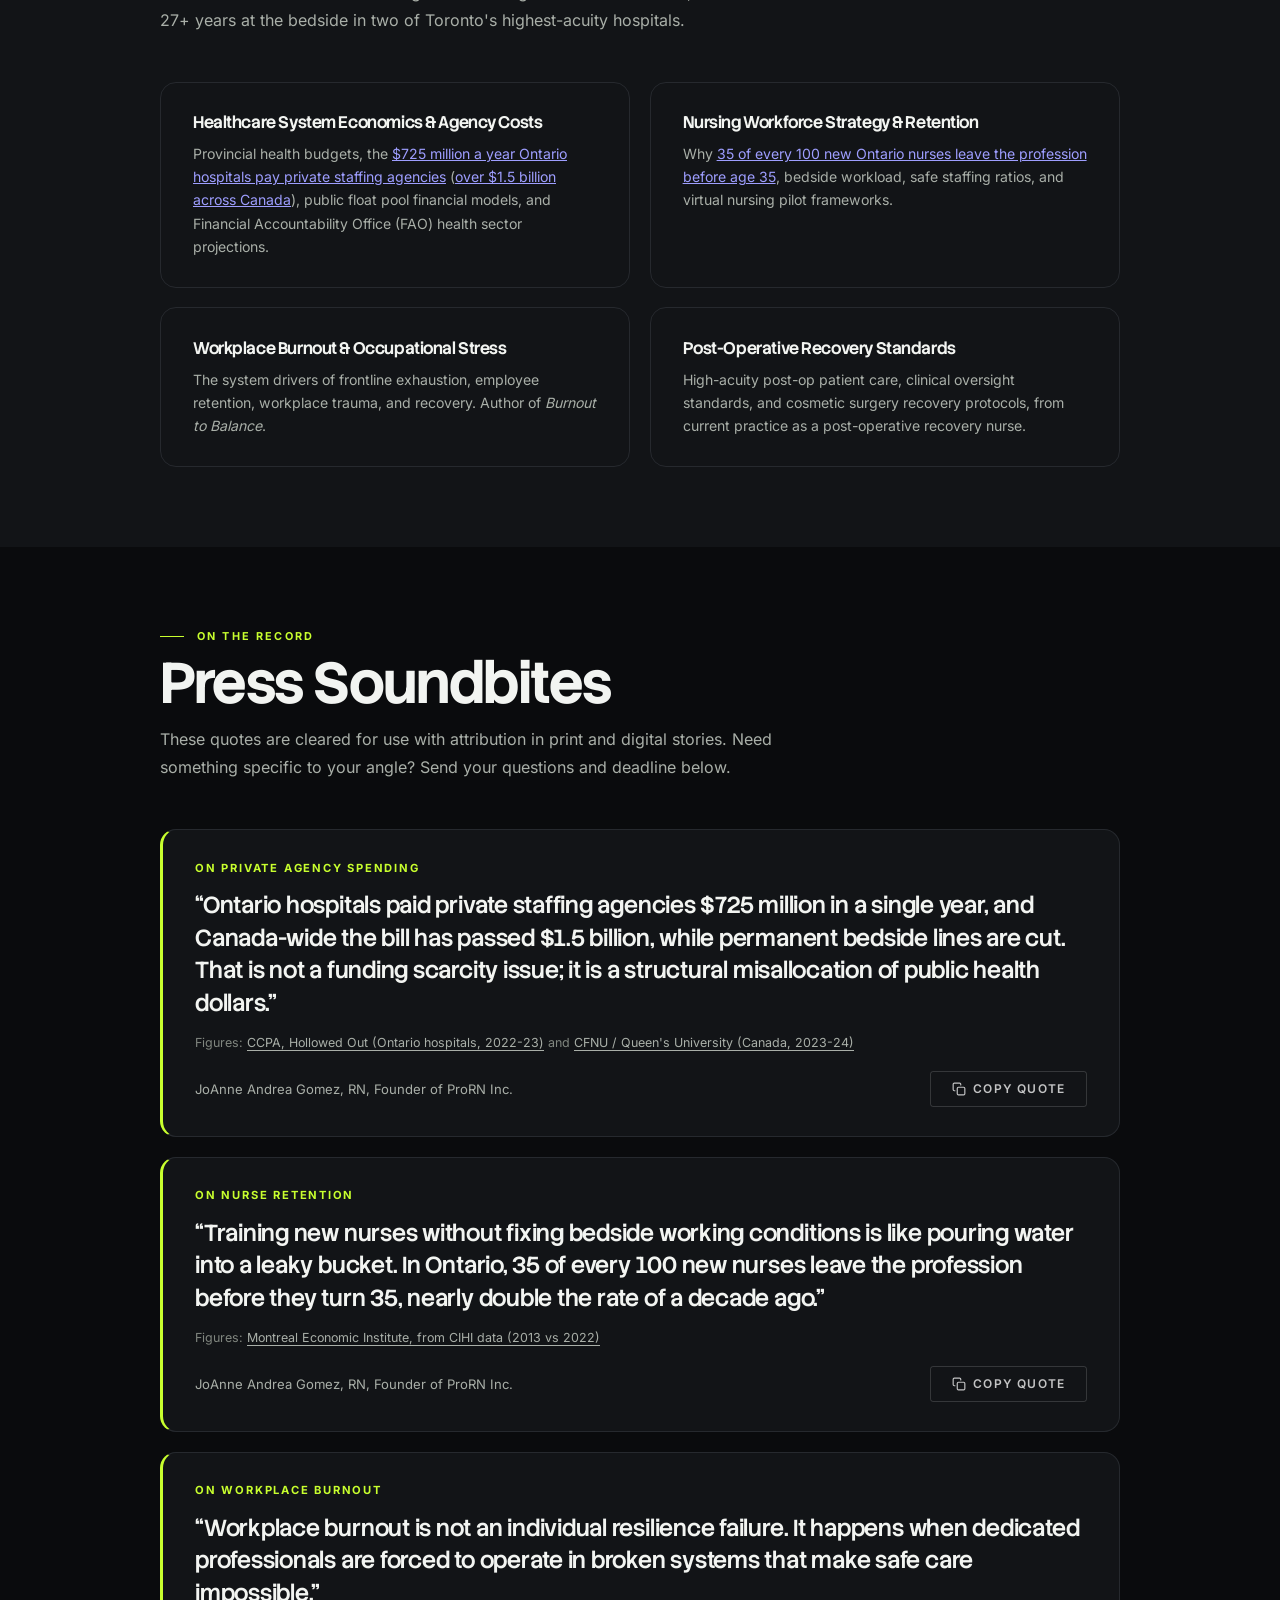
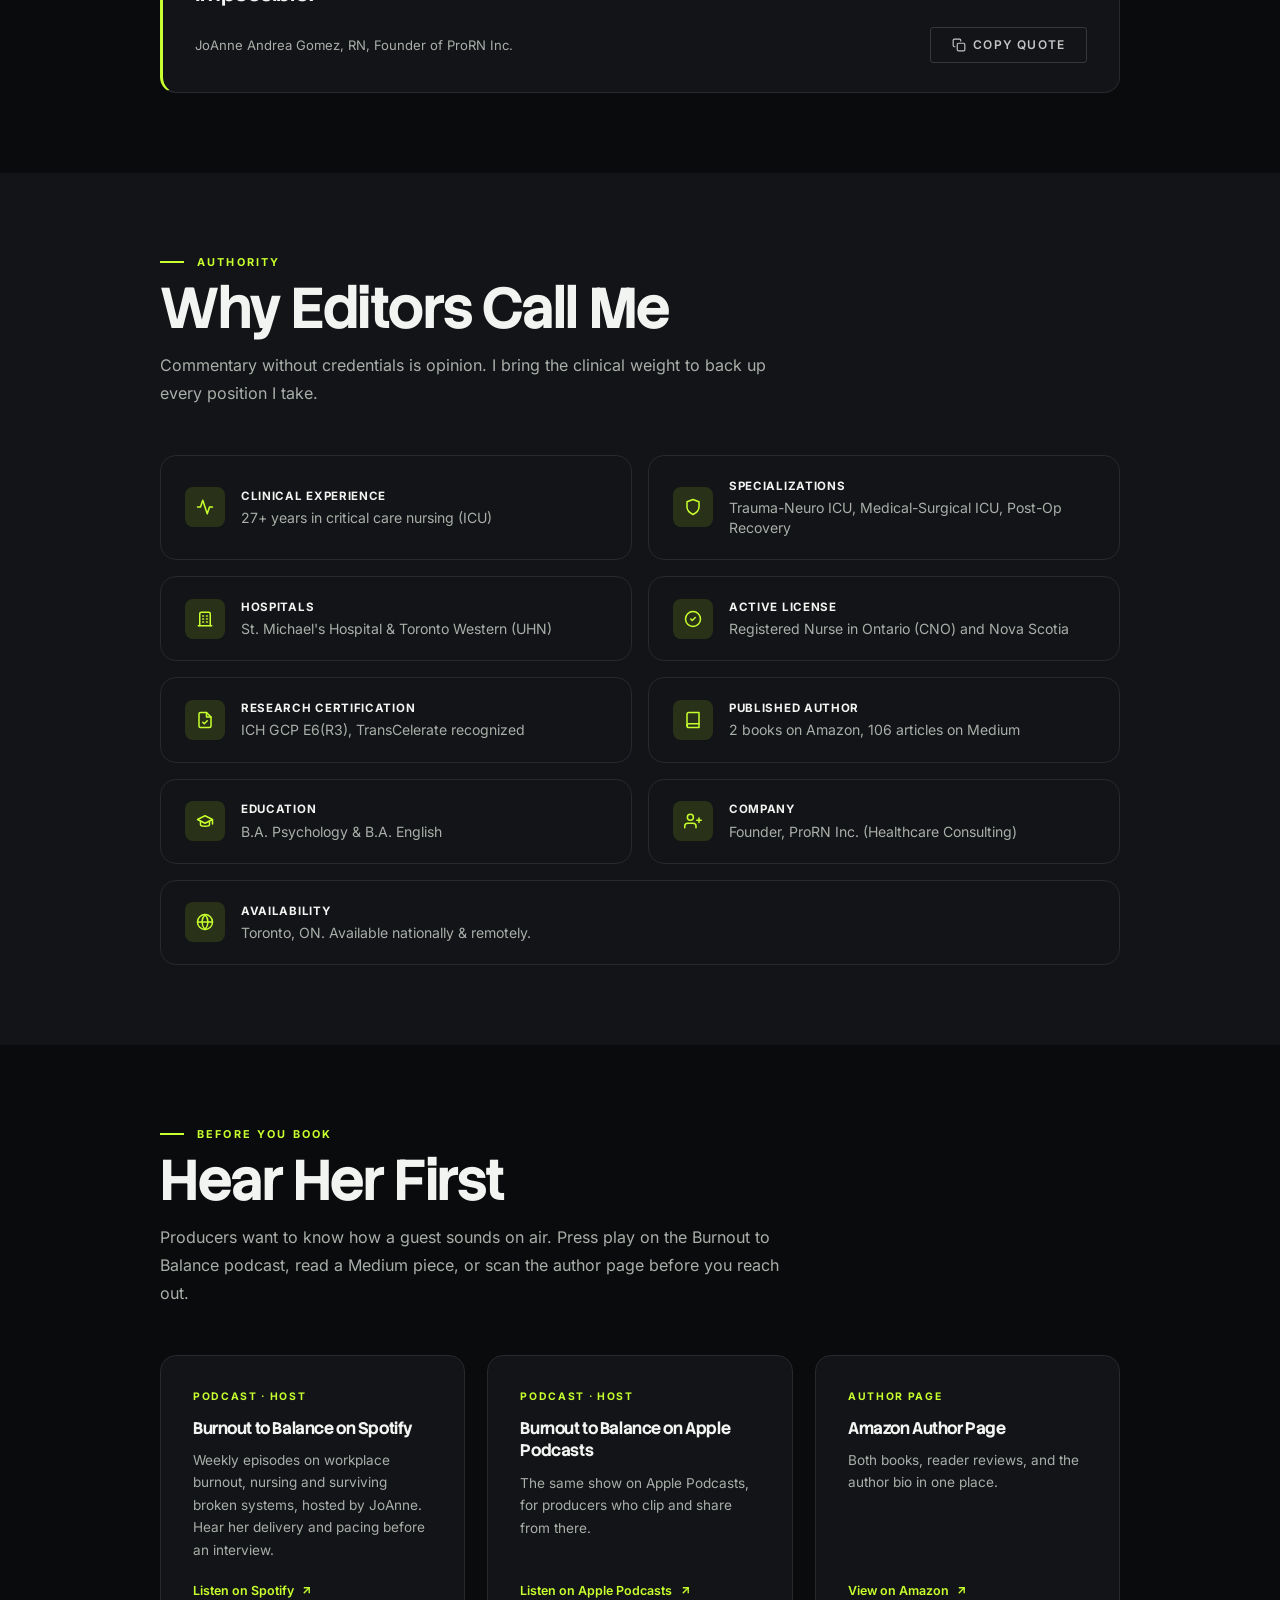
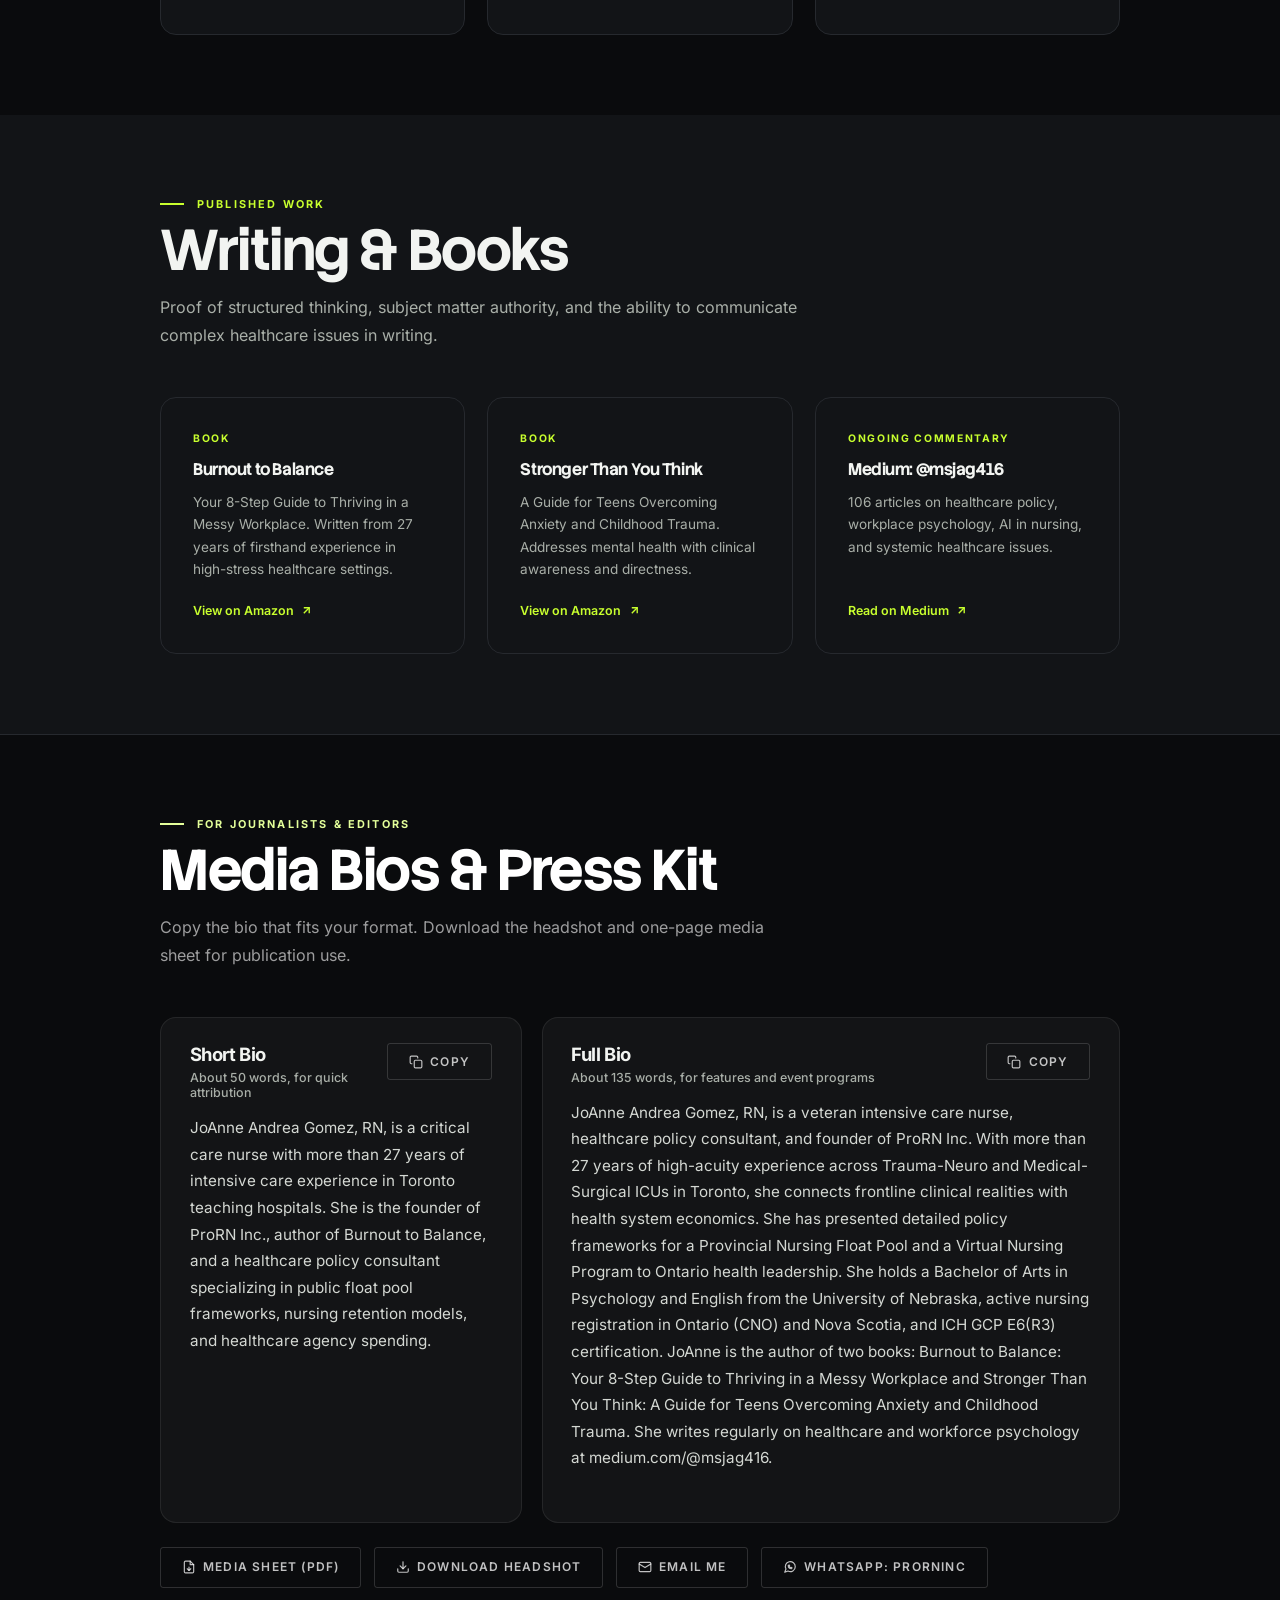
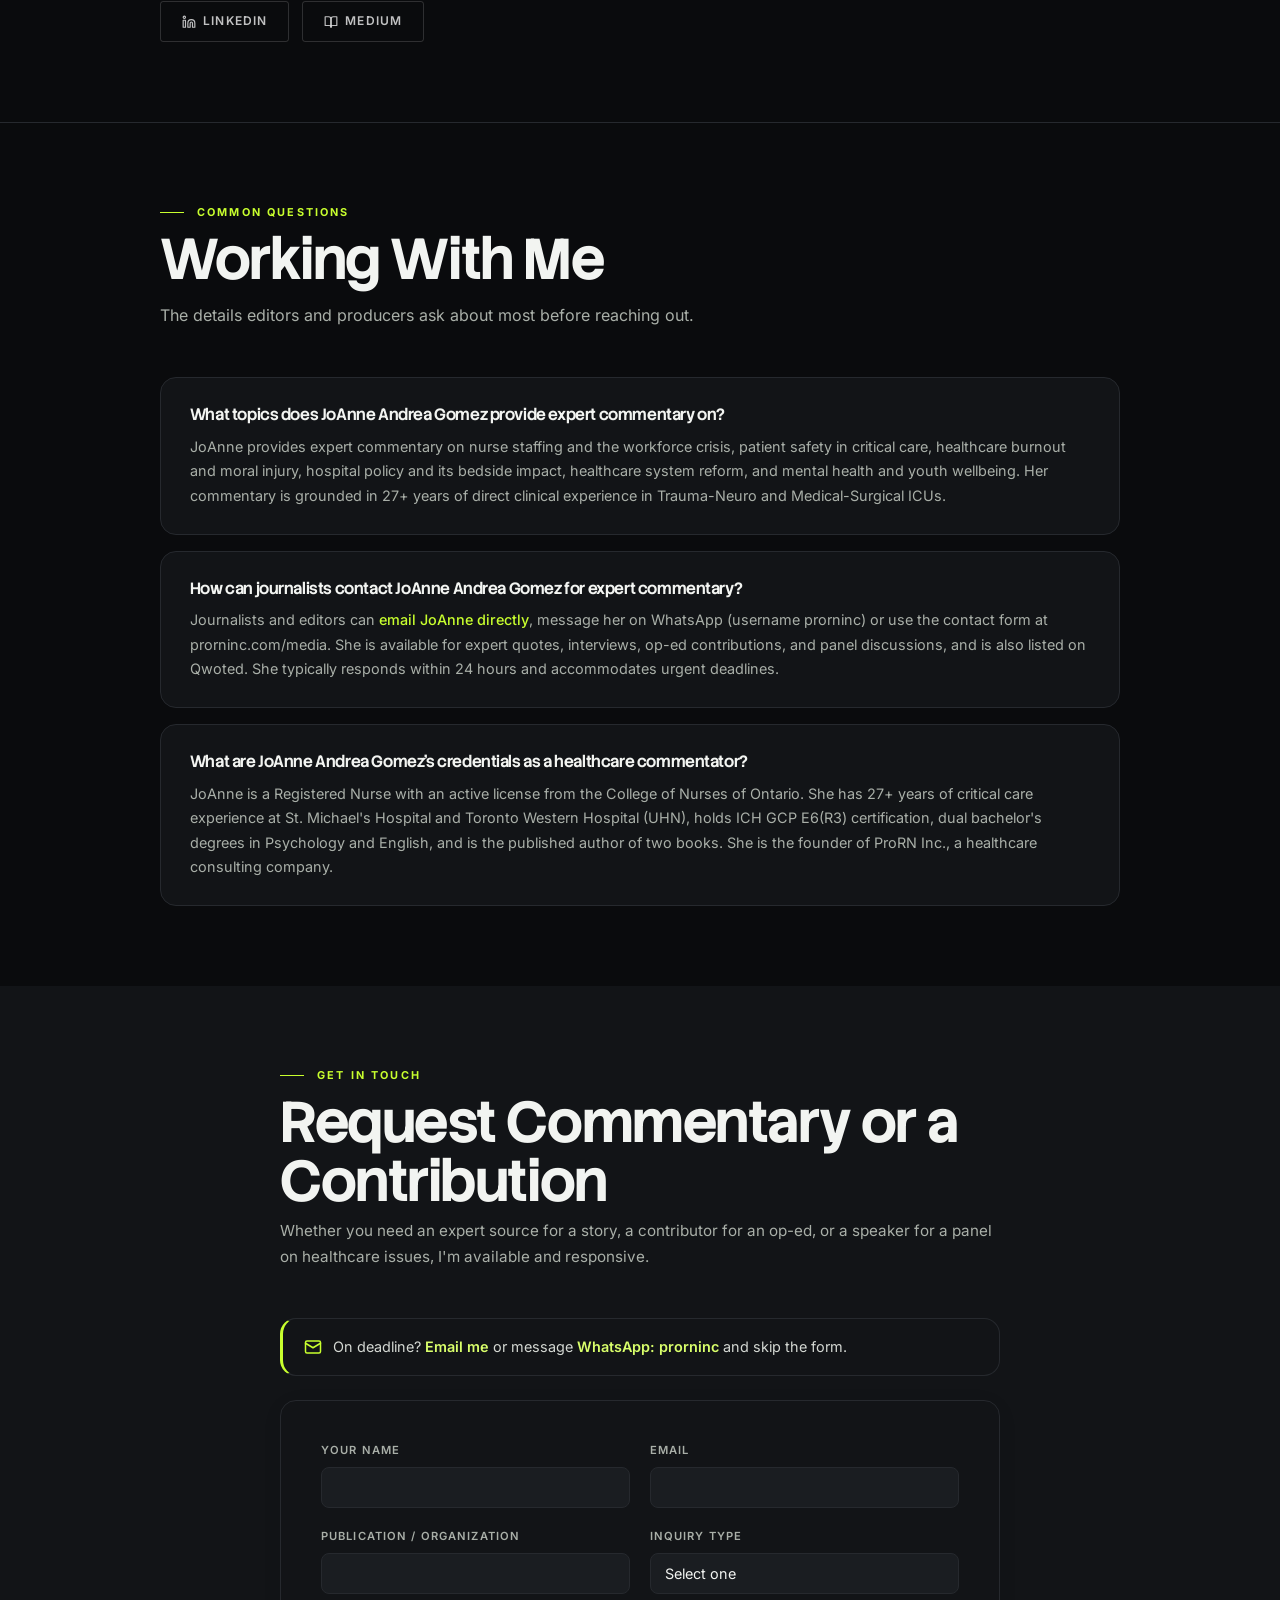
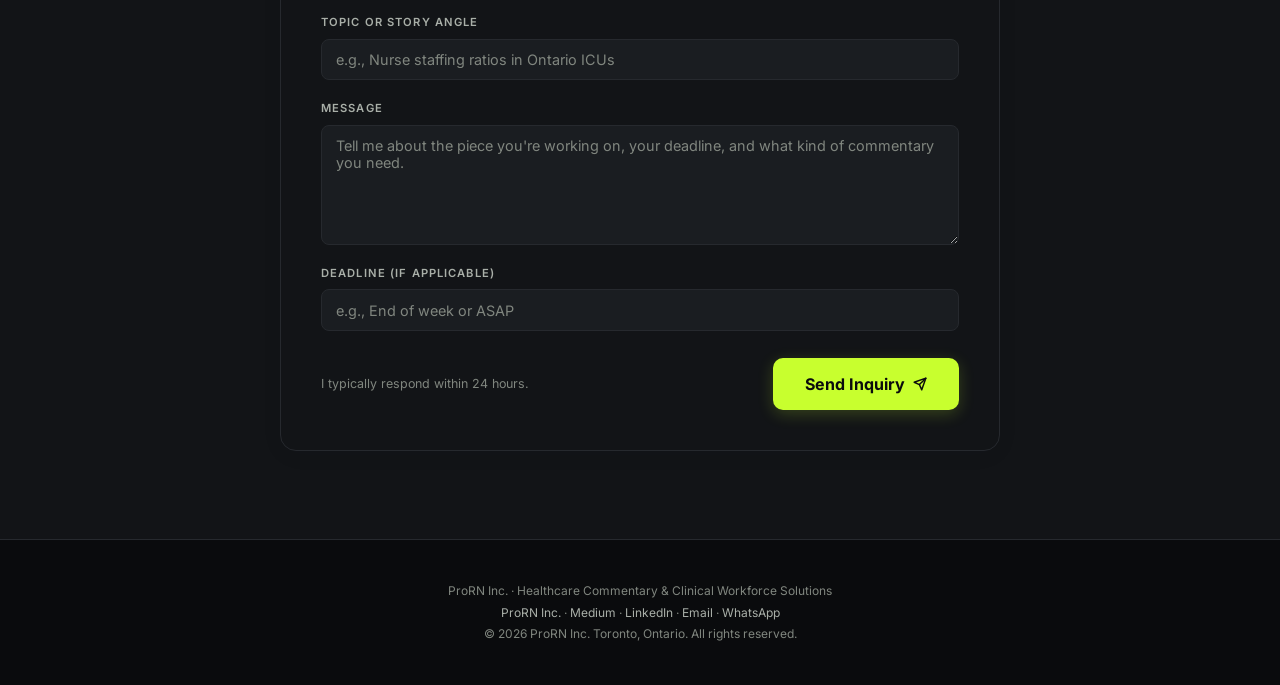
==== commit 287913a5: "Media page: Hear Her First section (podcast, author page), author page in schema, fetchpriority on h" ====
--- a/media/index.html
+++ b/media/index.html
@@ -3,7 +3,7 @@
 <head>
     <meta charset="UTF-8">
     <meta name="viewport" content="width=device-width, initial-scale=1.0">
-    <title>JoAnne Andrea Gomez, RN | Toronto ICU Nurse Expert Source</title>
+    <title>JoAnne Andrea Gomez, RN | Toronto ICU Nurse for Media Interviews</title>
     <meta name="description" content="Toronto ICU nurse with 27+ years of experience. Expert quotes and interviews on nurse staffing, patient safety, burnout and hospital policy.">
     <meta name="keywords" content="healthcare commentator, nurse expert source, ICU nurse expert, nursing workforce commentary, patient safety expert, healthcare burnout expert, nurse staffing crisis, hospital policy commentary, critical care nursing expert, healthcare opinion writer, nursing thought leader, medical commentary, healthcare policy analyst, registered nurse author, Toronto healthcare expert, expert source nursing, Qwoted healthcare expert, op-ed healthcare contributor, nurse speaker, healthcare panel expert, nurse available for interview, healthcare expert quote, nursing opinion editorial, critical care expert media, Canadian nurse expert">
     <meta name="author" content="JoAnne Andrea Gomez, RN">
@@ -16,7 +16,7 @@
 
     <!-- Open Graph / Social Sharing -->
     <meta property="og:type" content="profile">
-    <meta property="og:title" content="JoAnne Andrea Gomez, RN | Toronto ICU Nurse Expert Source">
+    <meta property="og:title" content="JoAnne Andrea Gomez, RN | Toronto ICU Nurse for Media Interviews">
     <meta property="og:description" content="Toronto ICU nurse with 27+ years of experience. Expert quotes and interviews on nurse staffing, patient safety, burnout and hospital policy.">
     <meta property="og:url" content="https://prorninc.com/media/">
     <meta property="og:site_name" content="ProRN Inc.">
@@ -28,7 +28,7 @@
 
     <!-- Twitter Card -->
     <meta name="twitter:card" content="summary_large_image">
-    <meta name="twitter:title" content="JoAnne Andrea Gomez, RN | Toronto ICU Nurse Expert Source">
+    <meta name="twitter:title" content="JoAnne Andrea Gomez, RN | Toronto ICU Nurse for Media Interviews">
     <meta name="twitter:description" content="Toronto ICU nurse with 27+ years of experience. Expert quotes and interviews on nurse staffing, patient safety, burnout and hospital policy.">
     <meta name="twitter:image" content="https://prorninc.com/media/hero.jpg">
 
@@ -104,8 +104,8 @@
             "https://medium.com/@msjag416",
             "https://www.linkedin.com/in/jag416",
             "https://www.instagram.com/msjag_writer",
-            "https://www.amazon.com/dp/B0F1L3KFLY",
-            "https://www.amazon.com/dp/B0DTFMFZTT",
+            "https://www.amazon.com/stores/Andrea-Gomez/author/B0DTHC9MZT",
+            "https://open.spotify.com/show/7zbvtiqGQfj40nvOmVi6Fu",
             "https://prorninc.com"
         ],
         "worksFor": {
@@ -926,6 +926,7 @@
         <ul class="nav-links" id="nav-links">
             <li><a href="#expertise">Beats</a></li>
             <li><a href="#credentials">Credentials</a></li>
+            <li><a href="#hear">Listen</a></li>
             <li><a href="#published">Published</a></li>
             <li><a href="#soundbites">Soundbites</a></li>
             <li><a href="#bio">Bios</a></li>
@@ -944,7 +945,7 @@
             <div class="hero-photo-wrapper">
                 <picture>
                     <source srcset="hero.webp" type="image/webp">
-                    <img src="hero.jpg" width="1000" height="993" alt="JoAnne Andrea Gomez, RN, Toronto ICU nurse and expert source for journalists" class="hero-photo">
+                    <img src="hero.jpg" width="1000" height="993" fetchpriority="high" alt="JoAnne Andrea Gomez, RN, Toronto ICU nurse and expert source for journalists" class="hero-photo">
                 </picture>
                 <div class="hero-photo-caption">Toronto, Ontario</div>
             </div>
@@ -1136,7 +1137,38 @@
     </section>
 
     <!-- PUBLISHED WORK -->
-    <section class="section" id="published">
+    <!-- HEAR HER FIRST: where producers can hear and read her before booking -->
+    <section class="section" id="hear">
+        <div class="section-inner">
+            <div class="section-header reveal">
+                <div class="section-label">Before You Book</div>
+                <h2>Hear Her First</h2>
+                <p class="section-intro">Producers want to know how a guest sounds on air. Press play on the Burnout to Balance podcast, read a Medium piece, or scan the author page before you reach out.</p>
+            </div>
+            <div class="work-grid reveal-stagger">
+                <a href="https://open.spotify.com/show/7zbvtiqGQfj40nvOmVi6Fu" target="_blank" rel="noopener" class="work-card">
+                    <div class="work-type">Podcast · Host</div>
+                    <h3>Burnout to Balance on Spotify</h3>
+                    <p>Weekly episodes on workplace burnout, nursing and surviving broken systems, hosted by JoAnne. Hear her delivery and pacing before an interview.</p>
+                    <div class="work-link">Listen on Spotify <svg width="13" height="13" viewBox="0 0 24 24" fill="none" stroke="currentColor" stroke-width="2.5"><path d="M7 17L17 7"/><path d="M7 7h10v10"/></svg></div>
+                </a>
+                <a href="https://podcasts.apple.com/us/podcast/burnout-to-balance/id6829690511" target="_blank" rel="noopener" class="work-card">
+                    <div class="work-type">Podcast · Host</div>
+                    <h3>Burnout to Balance on Apple Podcasts</h3>
+                    <p>The same show on Apple Podcasts, for producers who clip and share from there.</p>
+                    <div class="work-link">Listen on Apple Podcasts <svg width="13" height="13" viewBox="0 0 24 24" fill="none" stroke="currentColor" stroke-width="2.5"><path d="M7 17L17 7"/><path d="M7 7h10v10"/></svg></div>
+                </a>
+                <a href="https://www.amazon.com/stores/Andrea-Gomez/author/B0DTHC9MZT" target="_blank" rel="noopener" class="work-card">
+                    <div class="work-type">Author Page</div>
+                    <h3>Amazon Author Page</h3>
+                    <p>Both books, reader reviews, and the author bio in one place.</p>
+                    <div class="work-link">View on Amazon <svg width="13" height="13" viewBox="0 0 24 24" fill="none" stroke="currentColor" stroke-width="2.5"><path d="M7 17L17 7"/><path d="M7 7h10v10"/></svg></div>
+                </a>
+            </div>
+        </div>
+    </section>
+
+    <section class="section section-alt" id="published">
         <div class="section-inner">
             <div class="section-header reveal">
                 <div class="section-label">Published Work</div>
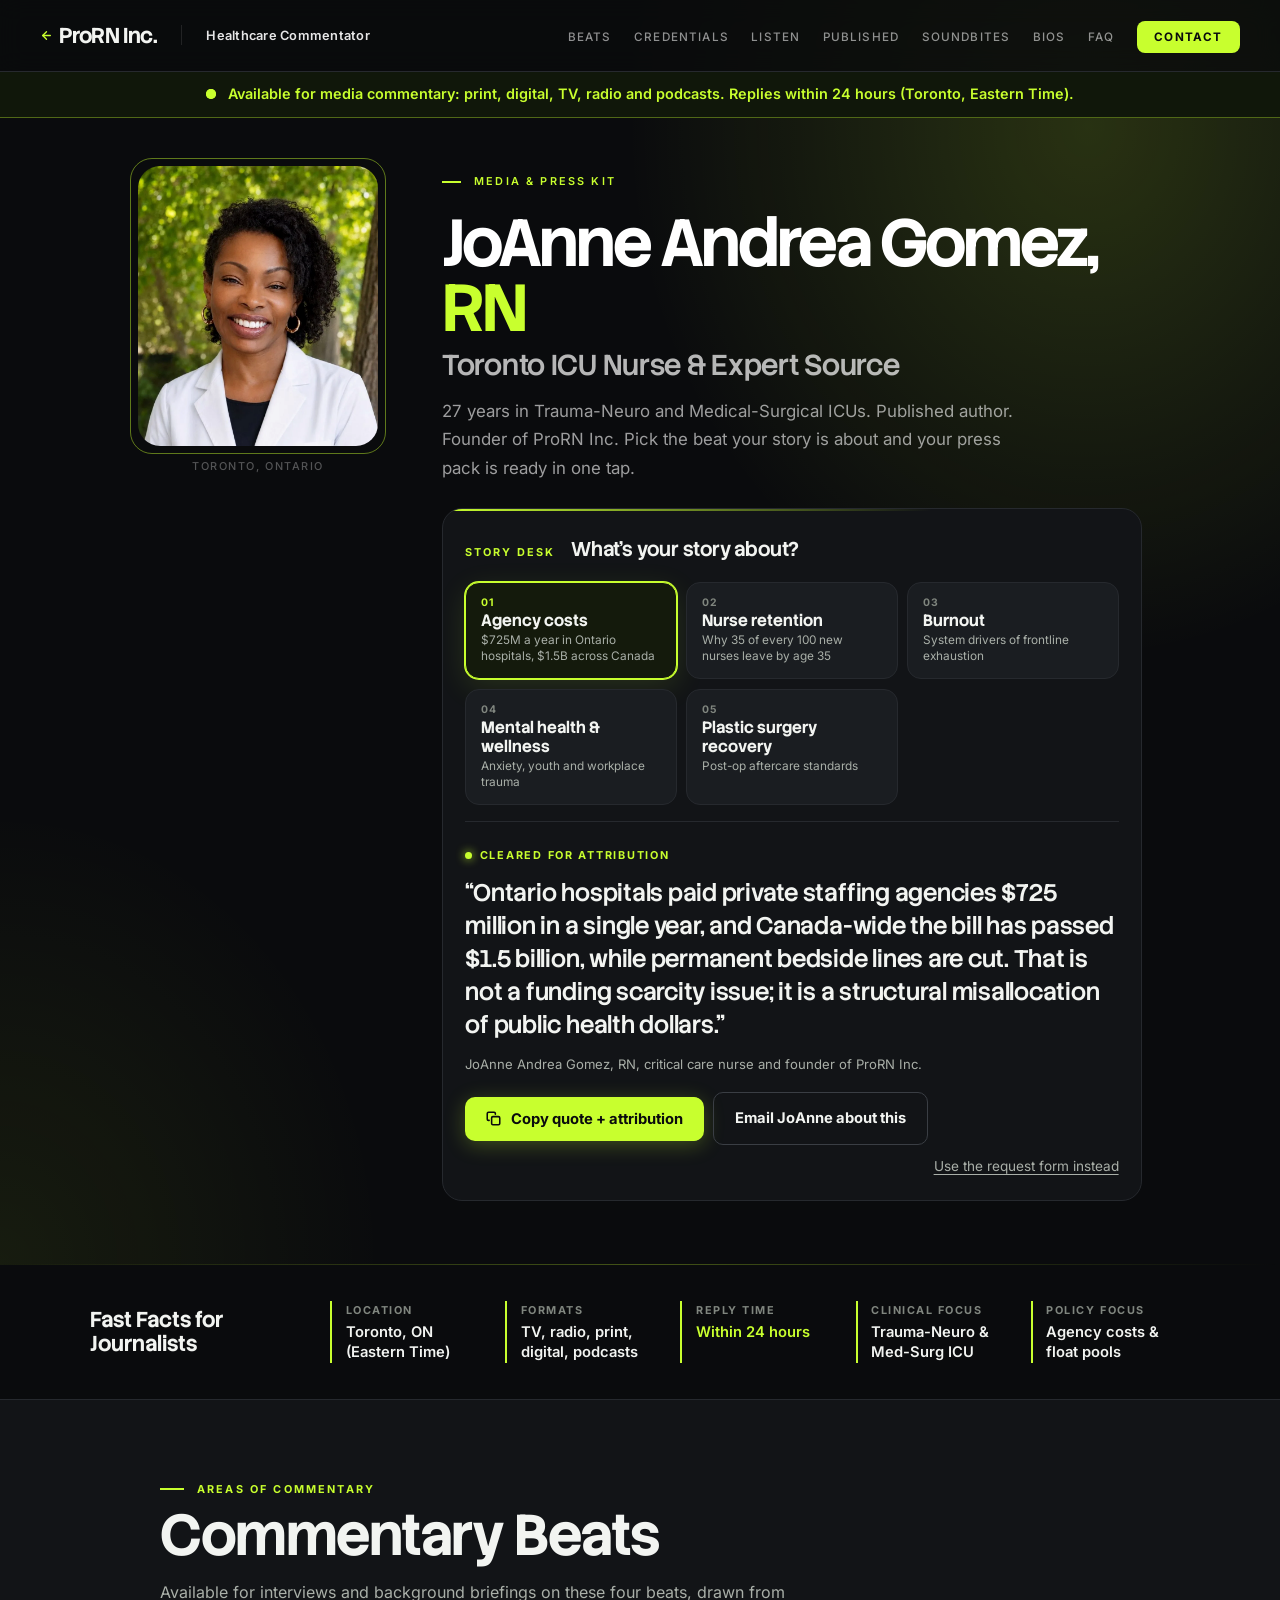
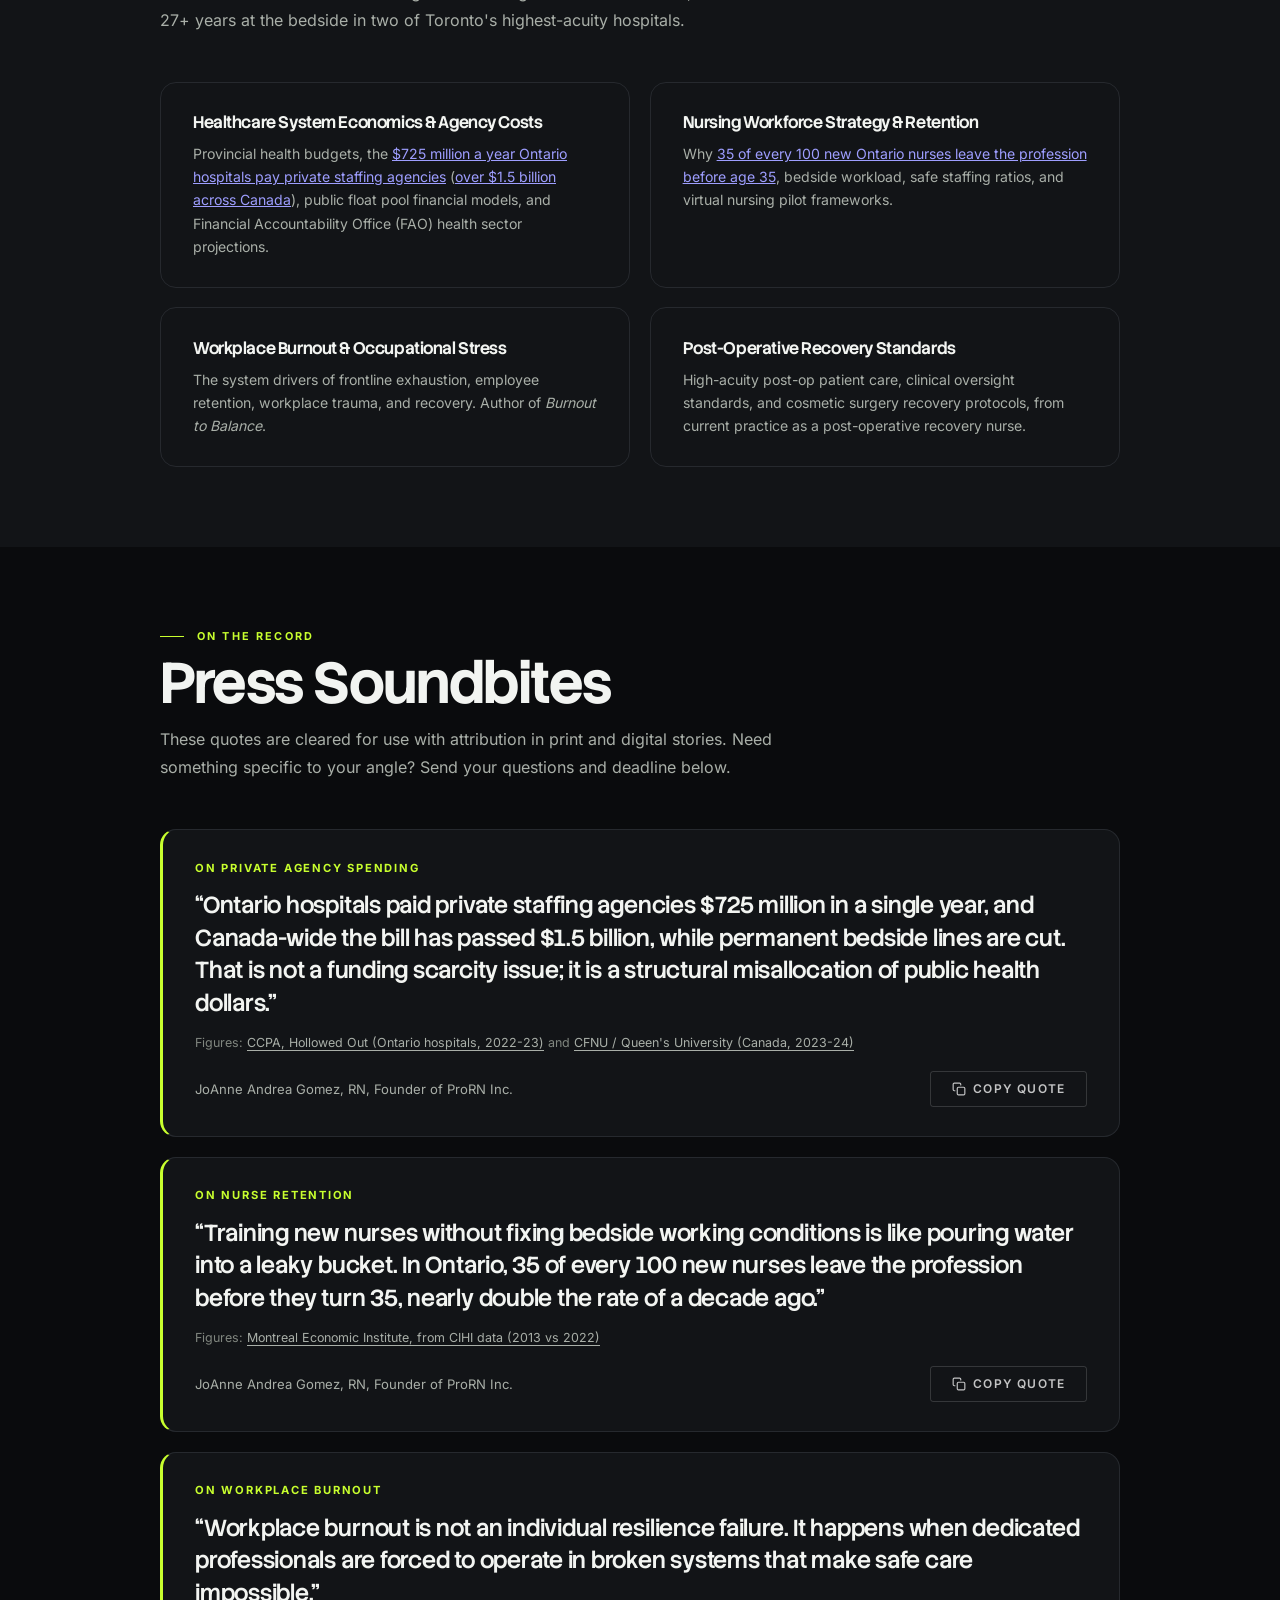
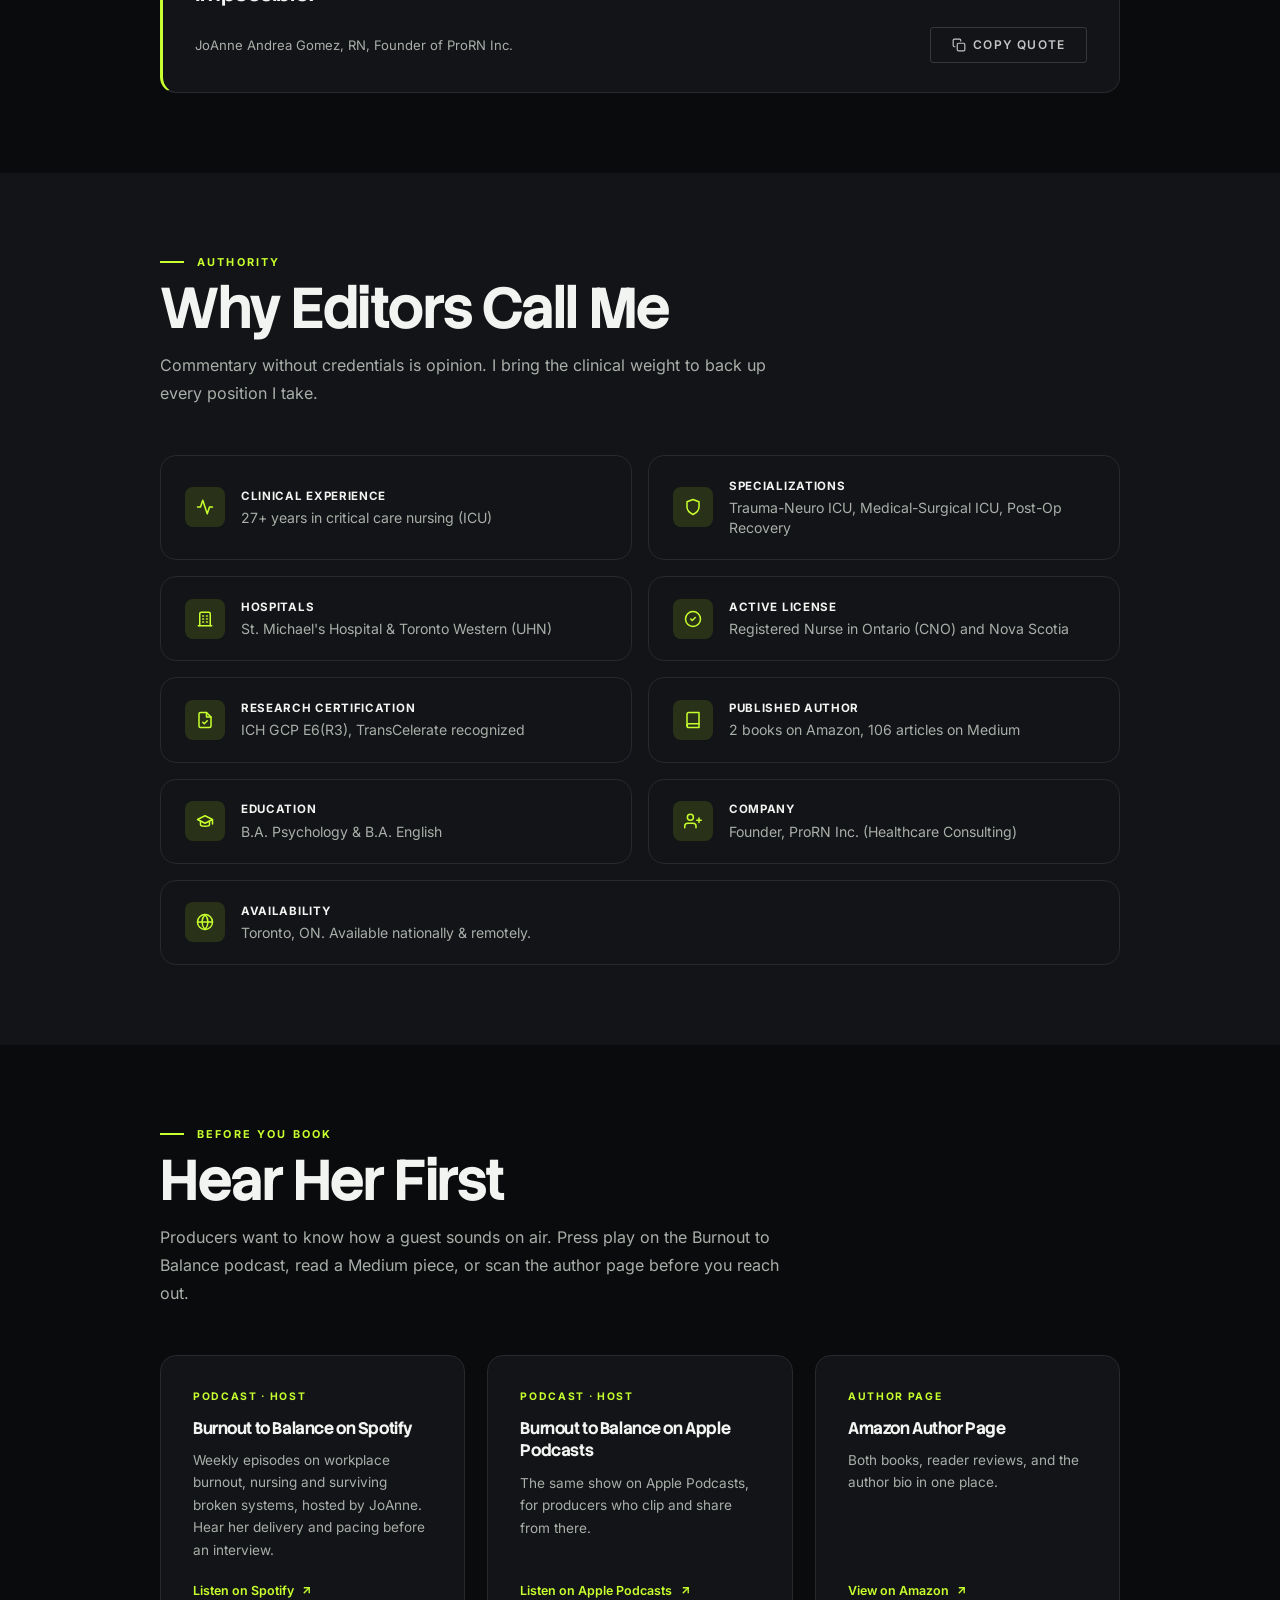
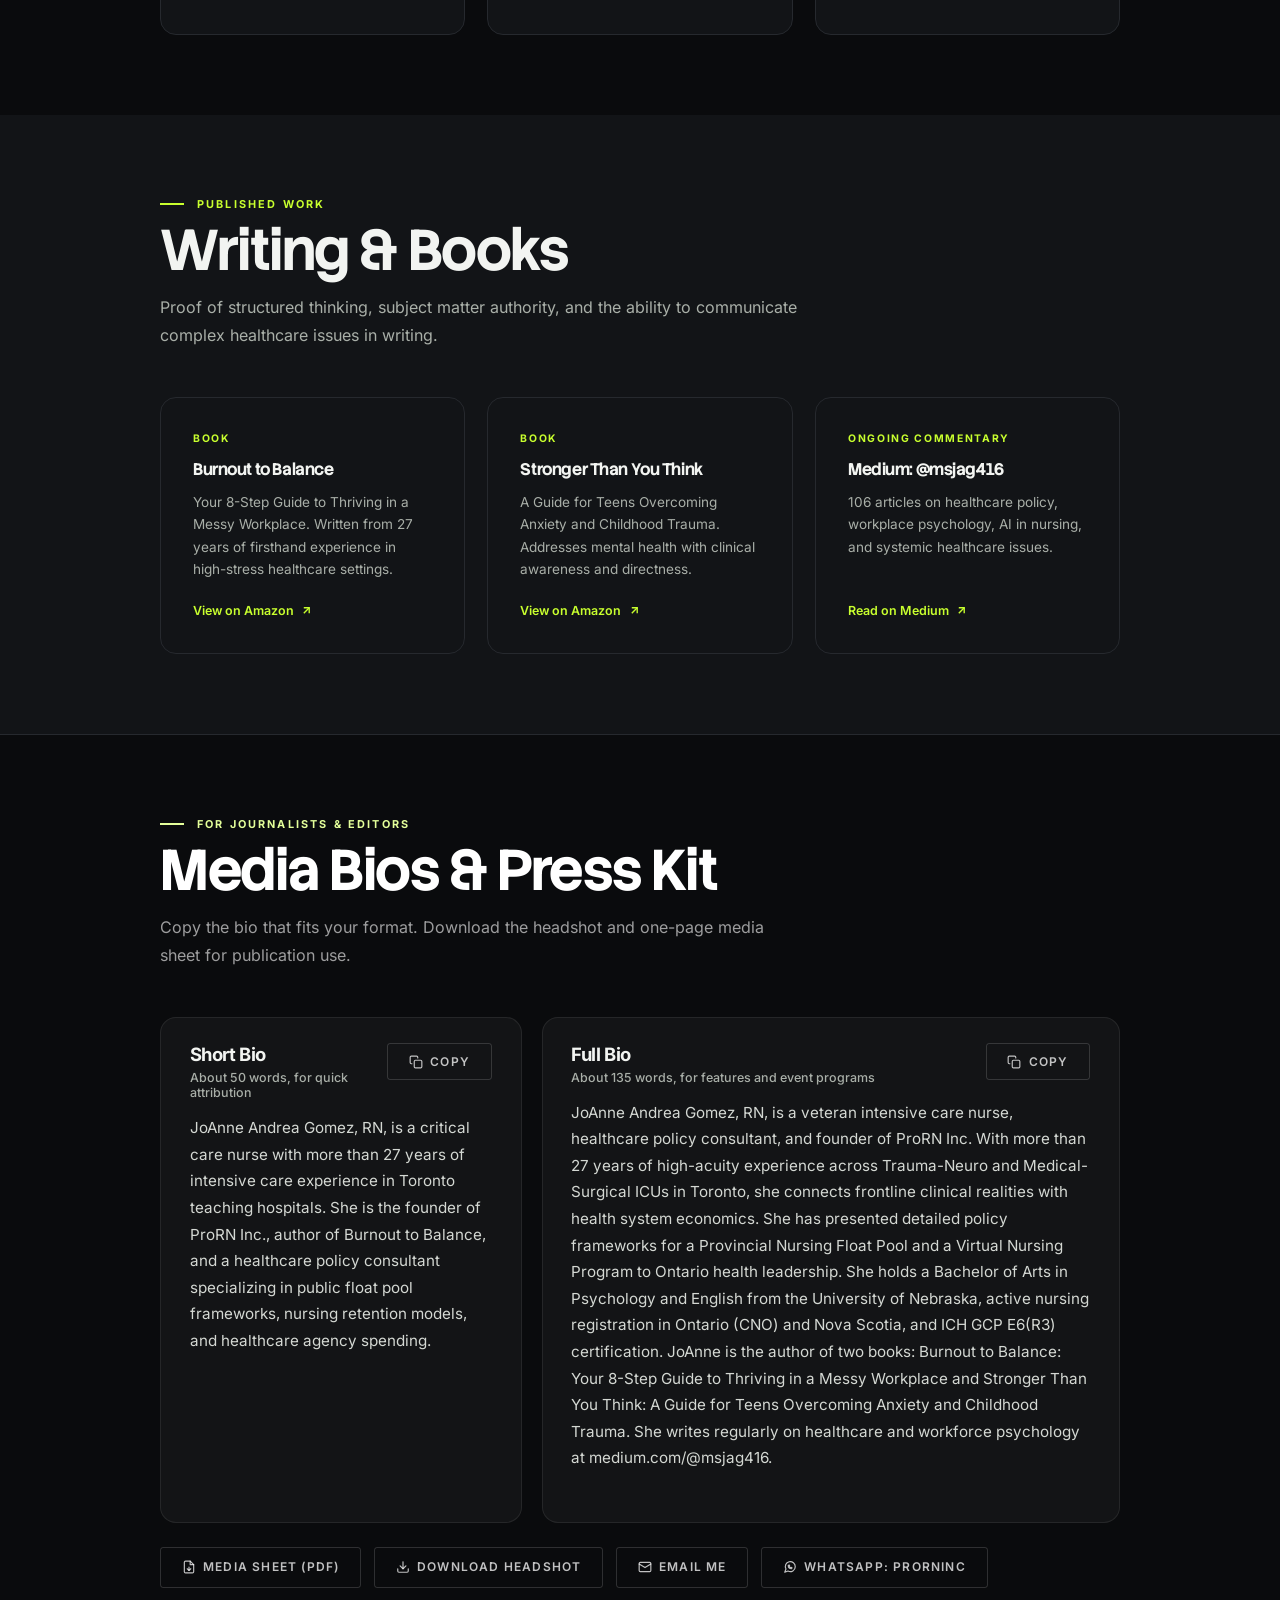
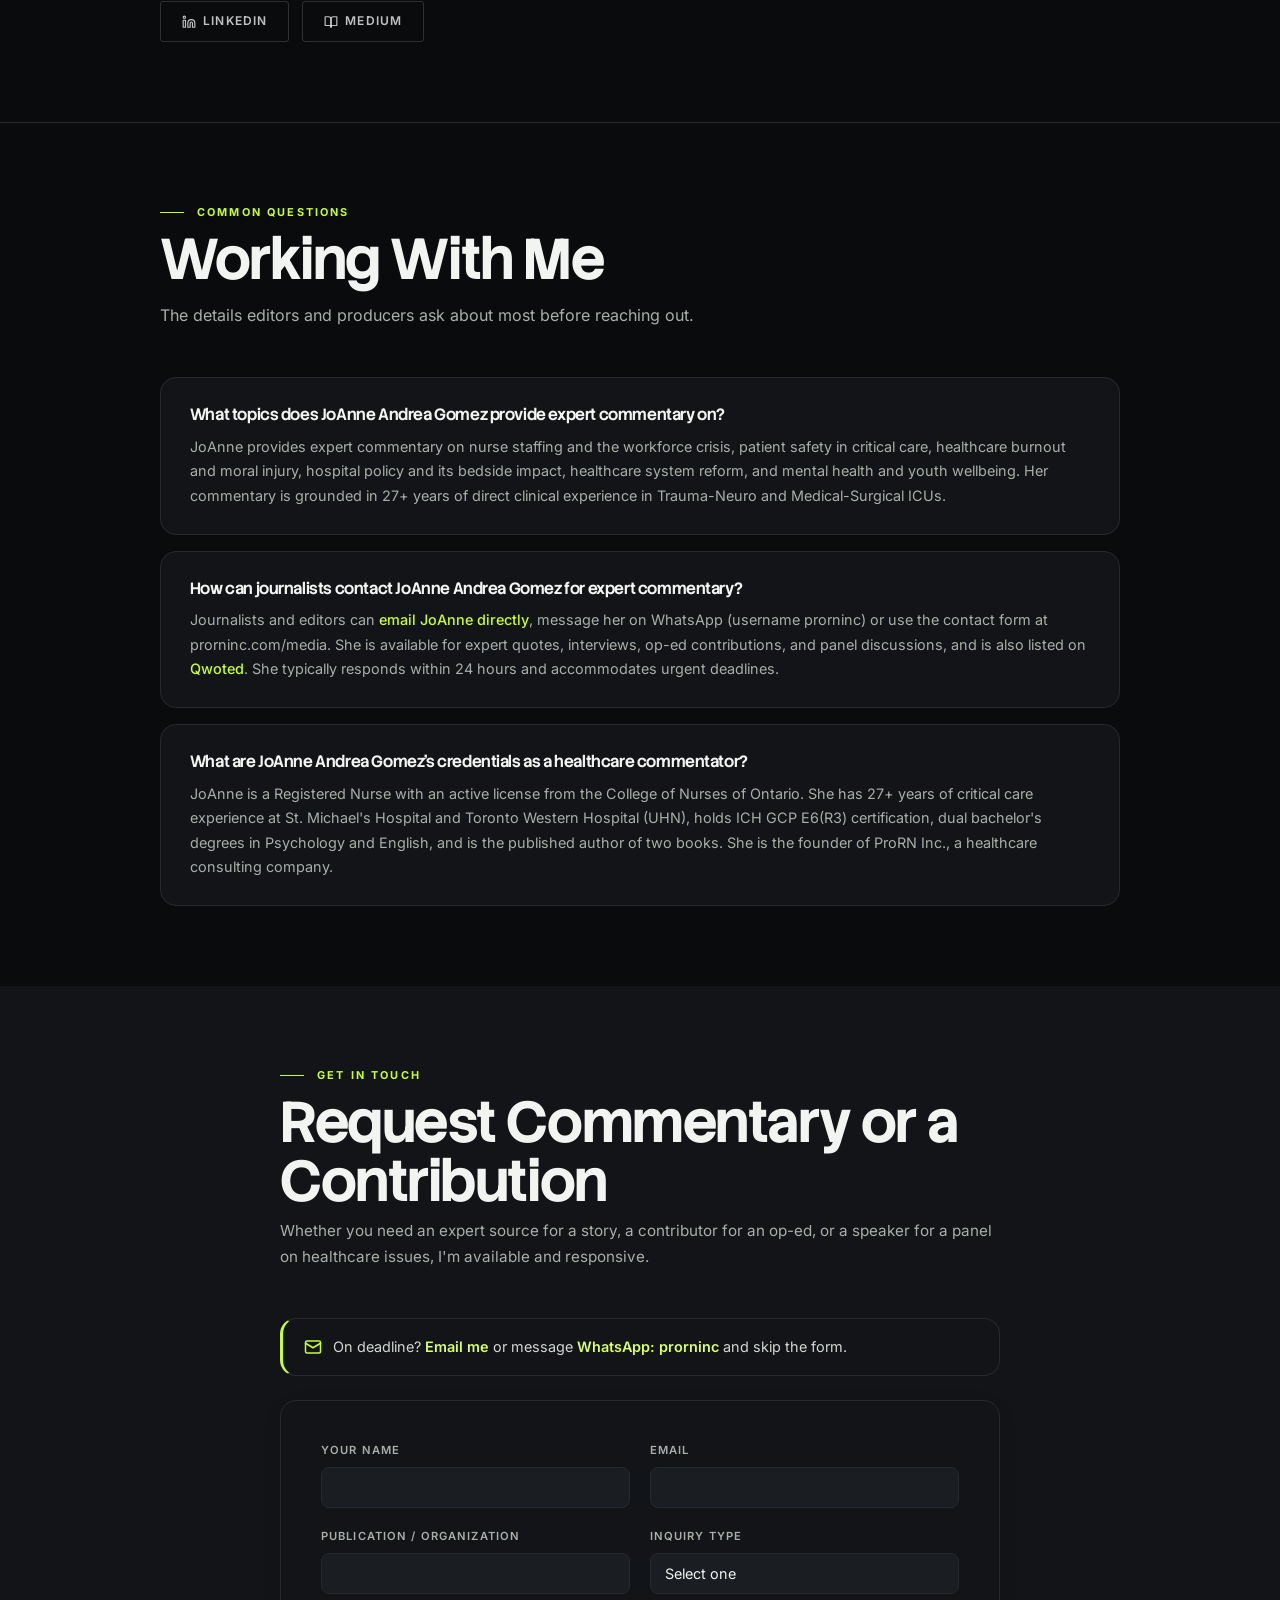
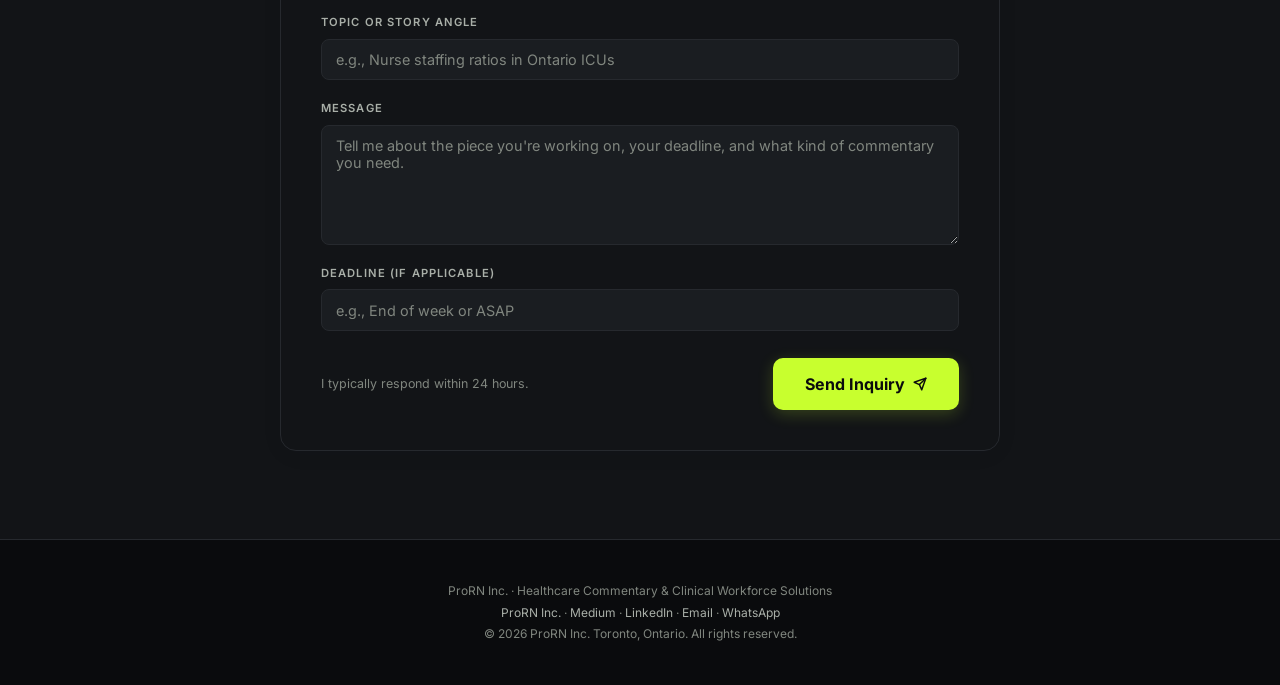
==== commit 92004c6d: "Media page: fix FAQ structured data (plain-text Qwoted in schema, link only in visible FAQ) Co-Autho" ====
--- a/media/index.html
+++ b/media/index.html
@@ -106,6 +106,7 @@
             "https://www.instagram.com/msjag_writer",
             "https://www.amazon.com/stores/Andrea-Gomez/author/B0DTHC9MZT",
             "https://open.spotify.com/show/7zbvtiqGQfj40nvOmVi6Fu",
+            "https://app.qwoted.com/pr_users/joanne-andrea-gomez",
             "https://prorninc.com"
         ],
         "worksFor": {
@@ -1262,7 +1263,7 @@
                 </div>
                 <div class="faq-item">
                     <h3>How can journalists contact JoAnne Andrea Gomez for expert commentary?</h3>
-                    <p>Journalists and editors can <a href="mailto:prorninc@gmail.com">email JoAnne directly</a>, message her on WhatsApp (username prorninc) or use the contact form at prorninc.com/media. She is available for expert quotes, interviews, op-ed contributions, and panel discussions, and is also listed on Qwoted. She typically responds within 24 hours and accommodates urgent deadlines.</p>
+                    <p>Journalists and editors can <a href="mailto:prorninc@gmail.com">email JoAnne directly</a>, message her on WhatsApp (username prorninc) or use the contact form at prorninc.com/media. She is available for expert quotes, interviews, op-ed contributions, and panel discussions, and is also listed on <a href="https://app.qwoted.com/pr_users/joanne-andrea-gomez" target="_blank" rel="noopener">Qwoted</a>. She typically responds within 24 hours and accommodates urgent deadlines.</p>
                 </div>
                 <div class="faq-item">
                     <h3>What are JoAnne Andrea Gomez's credentials as a healthcare commentator?</h3>
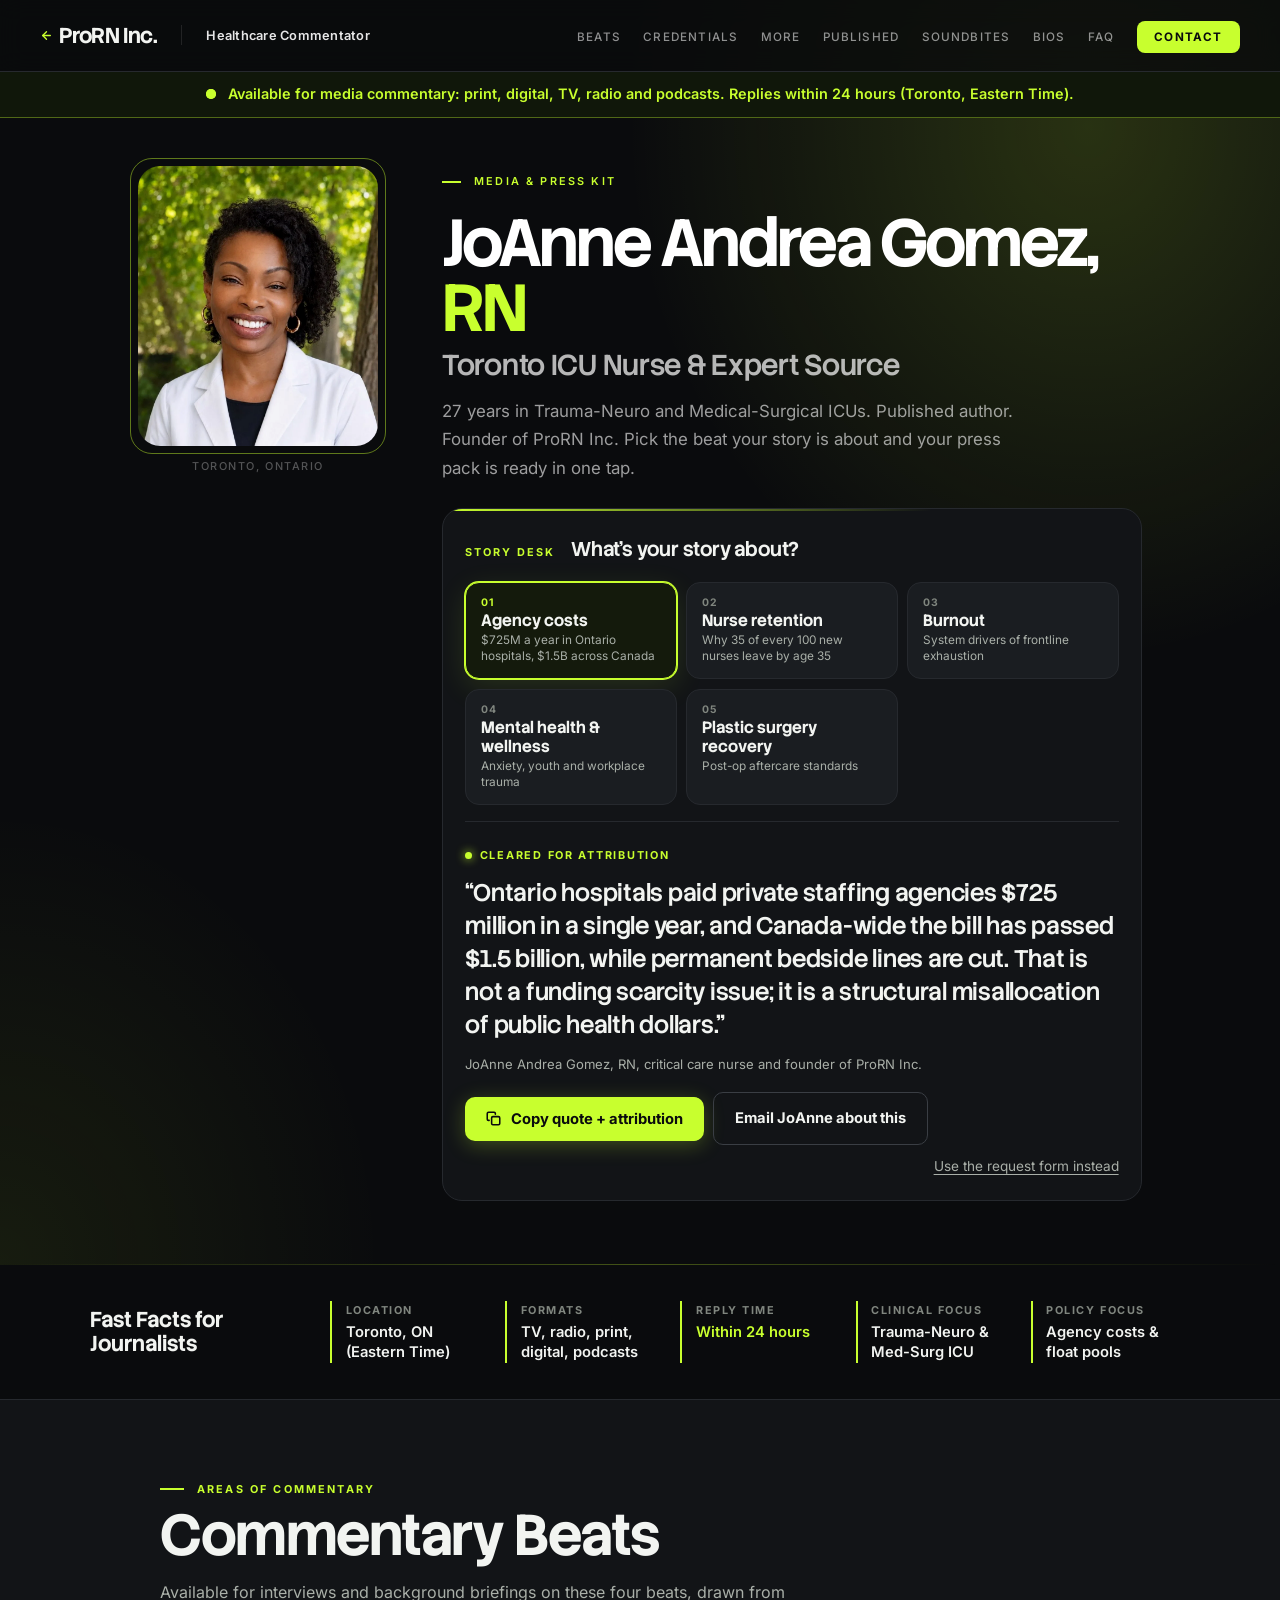
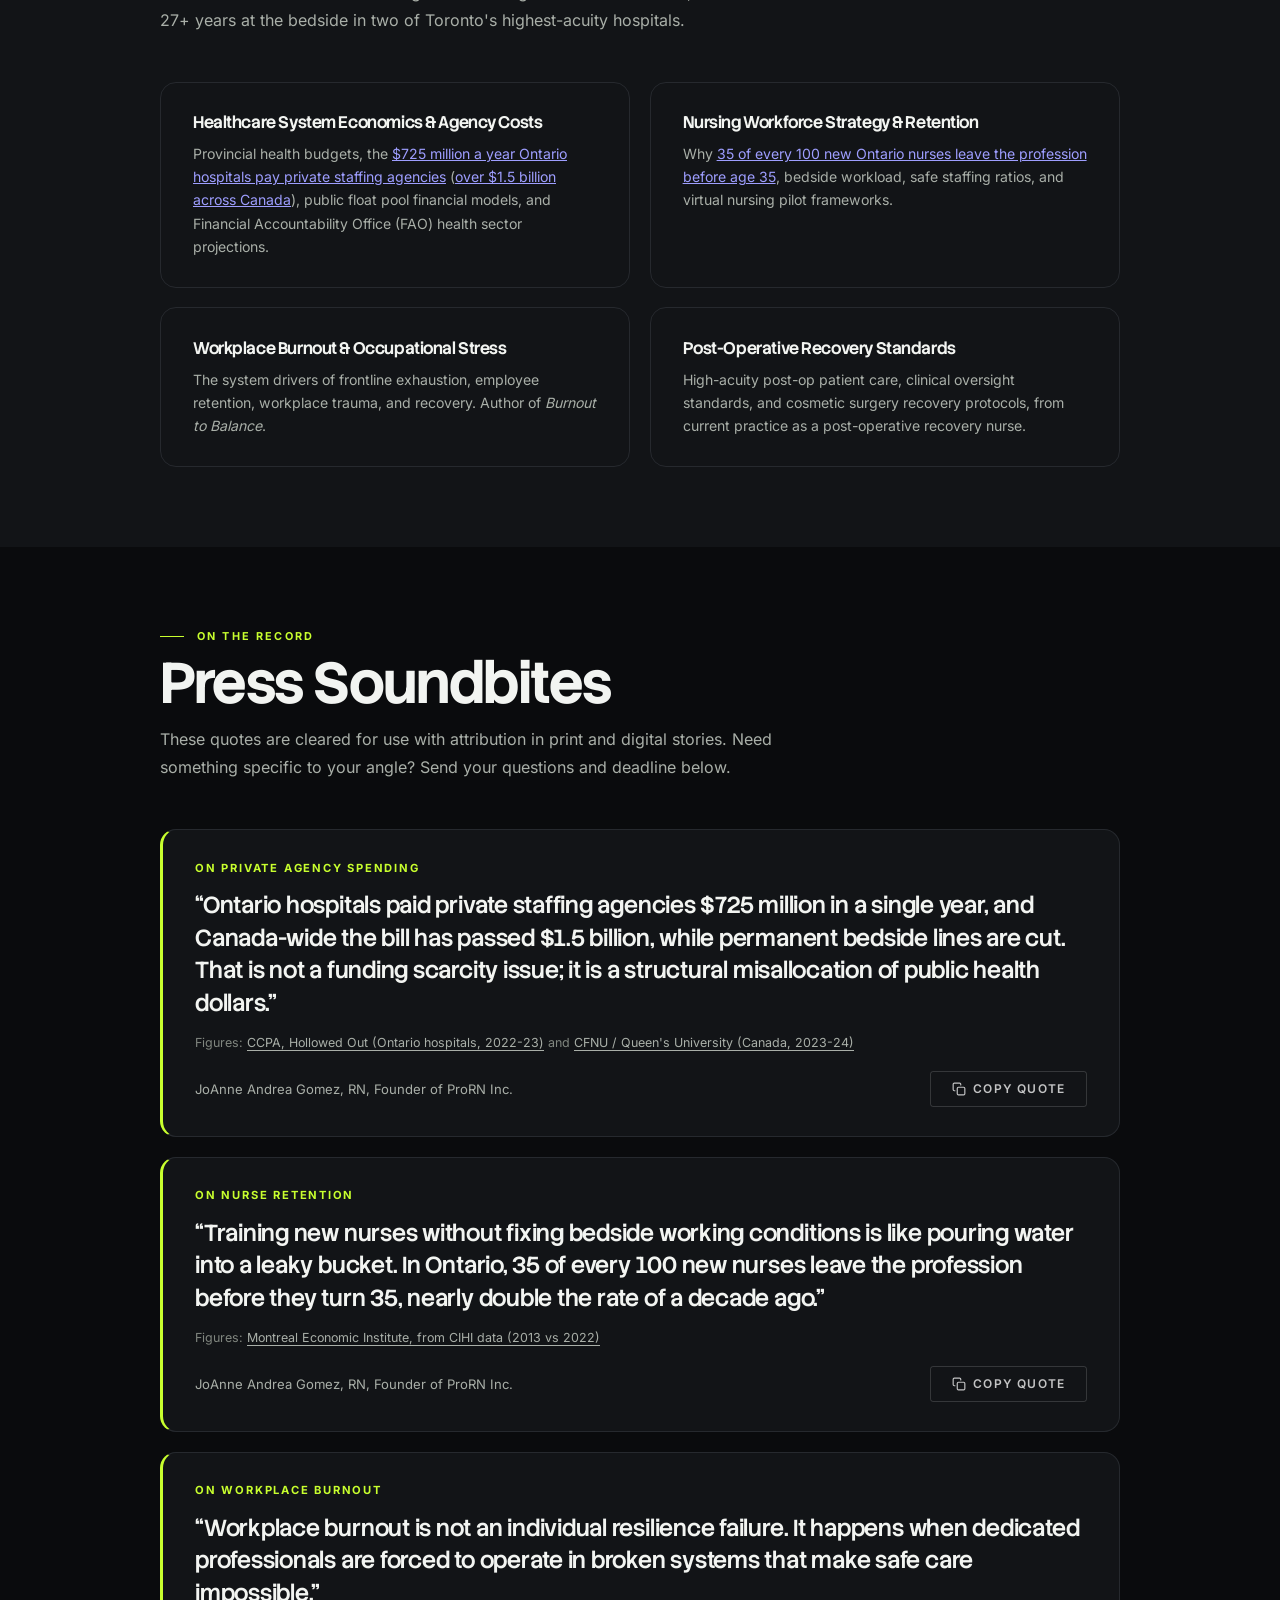
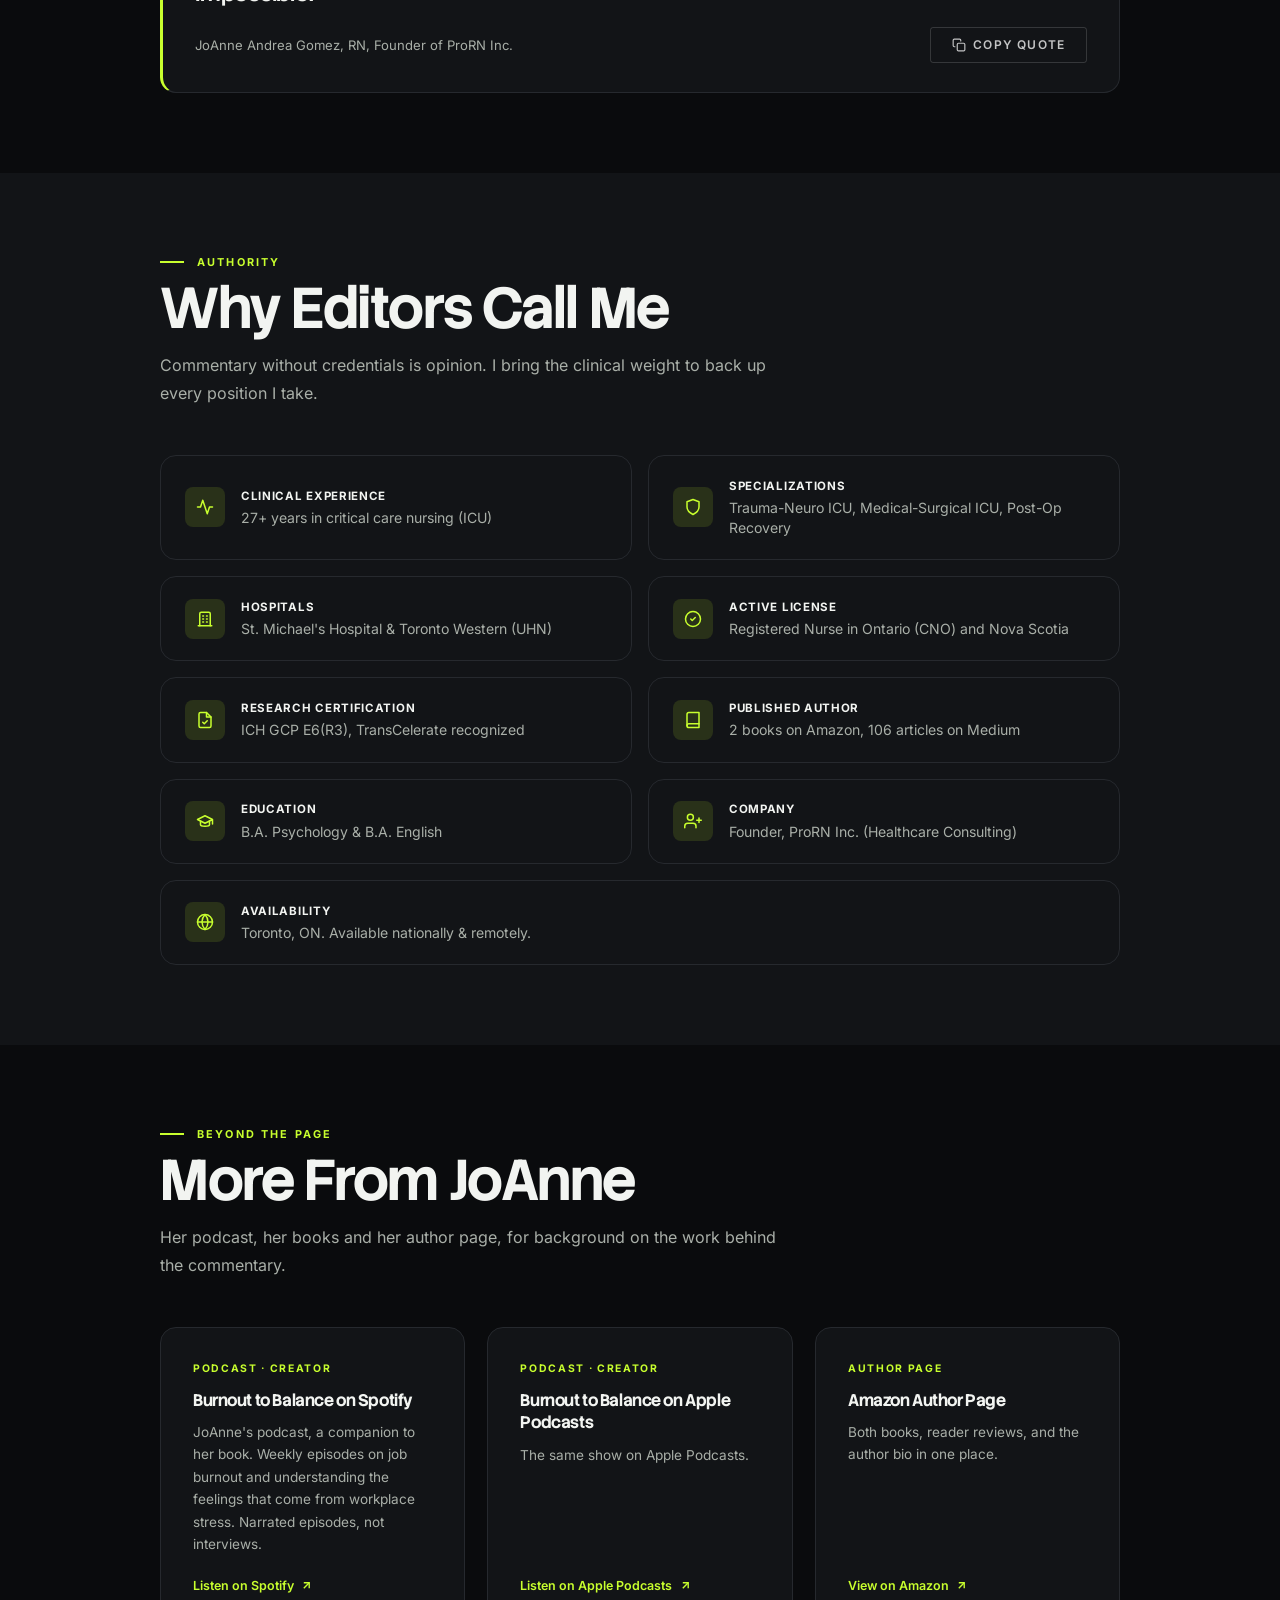
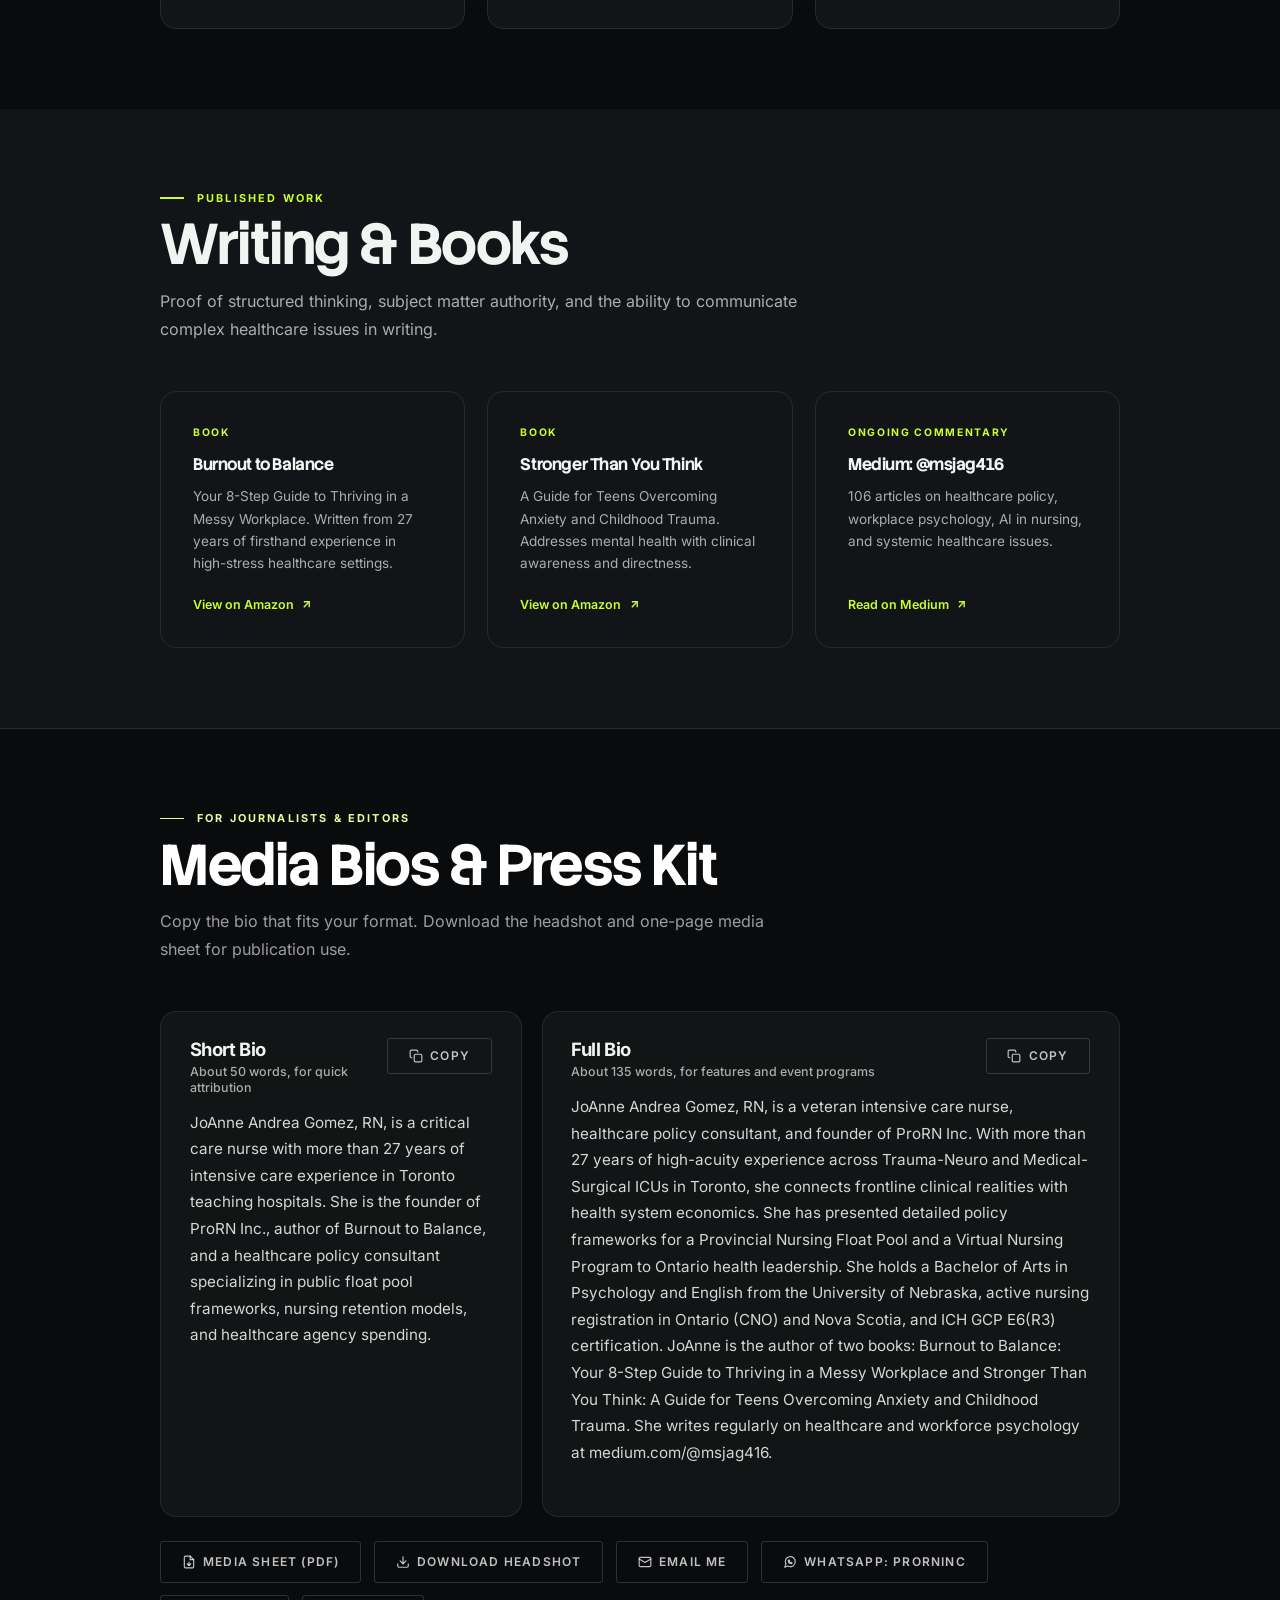
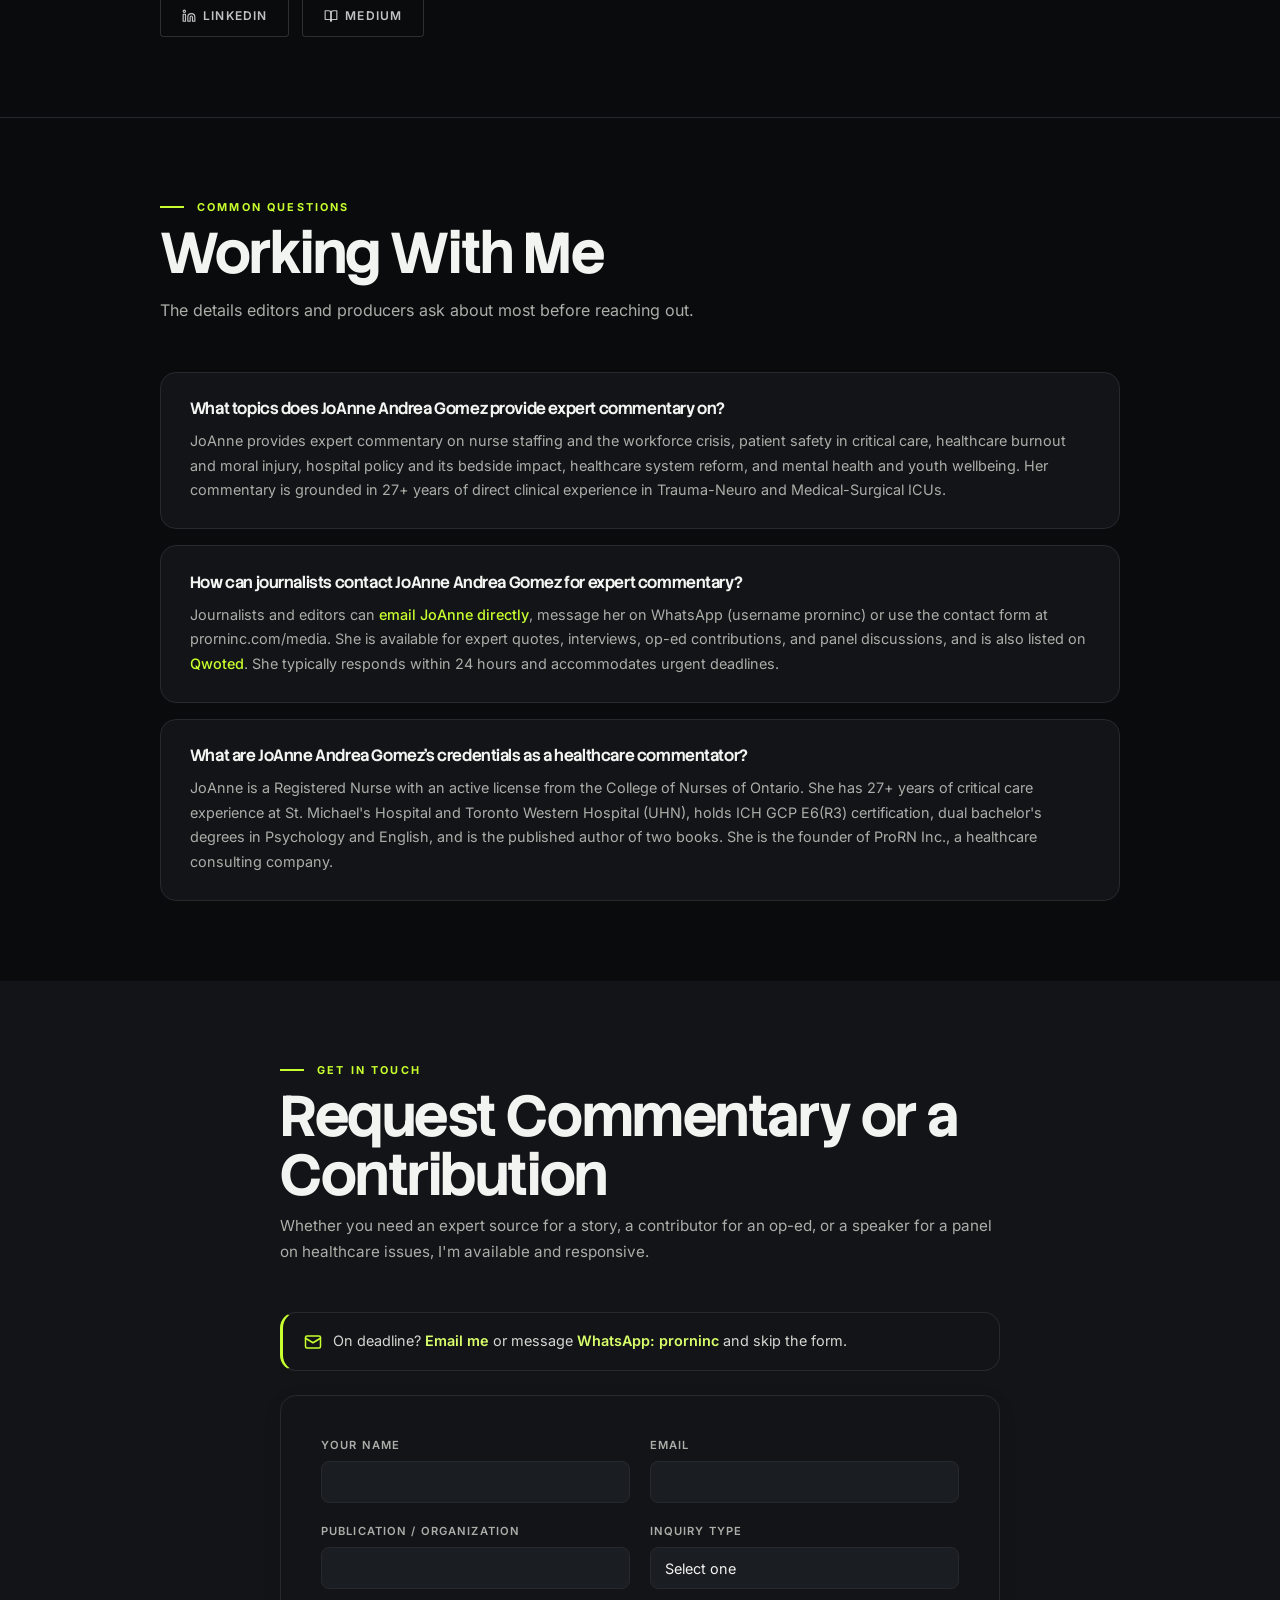
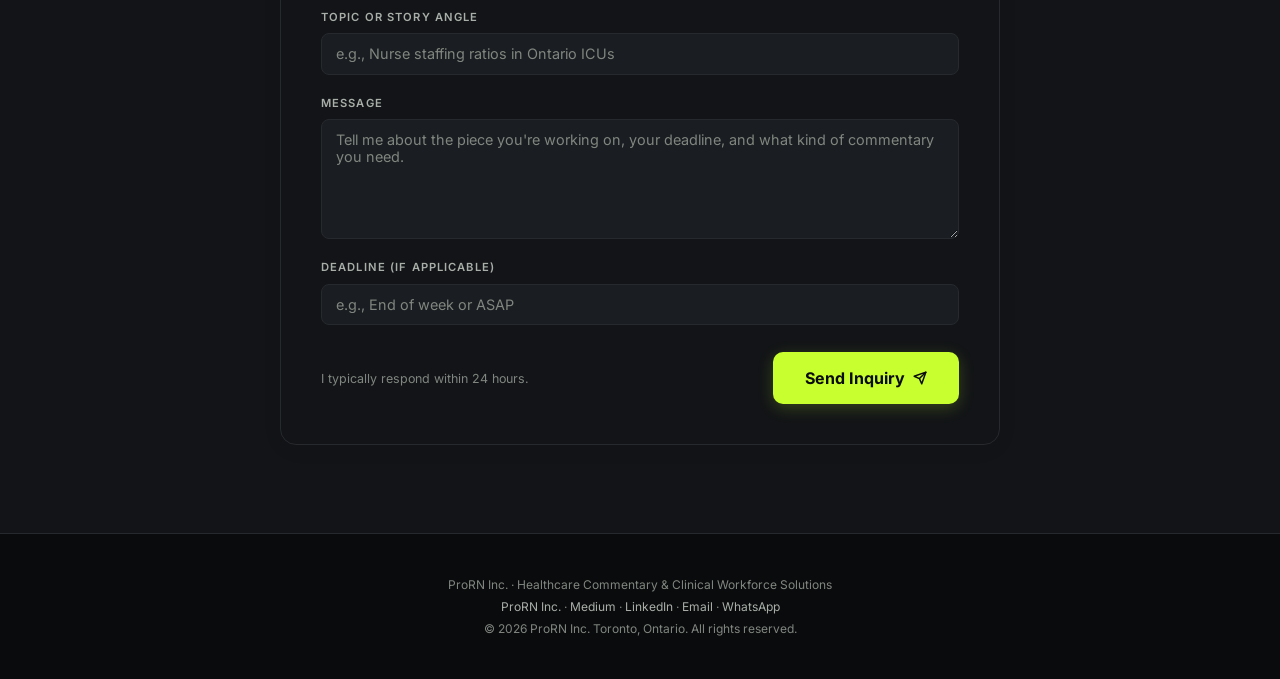
==== commit 5efdd751: "Media page: rename Hear Her First to More From JoAnne; podcast described as her narrated show, not h" ====
--- a/media/index.html
+++ b/media/index.html
@@ -927,7 +927,7 @@
         <ul class="nav-links" id="nav-links">
             <li><a href="#expertise">Beats</a></li>
             <li><a href="#credentials">Credentials</a></li>
-            <li><a href="#hear">Listen</a></li>
+            <li><a href="#hear">More</a></li>
             <li><a href="#published">Published</a></li>
             <li><a href="#soundbites">Soundbites</a></li>
             <li><a href="#bio">Bios</a></li>
@@ -1142,21 +1142,21 @@
     <section class="section" id="hear">
         <div class="section-inner">
             <div class="section-header reveal">
-                <div class="section-label">Before You Book</div>
-                <h2>Hear Her First</h2>
-                <p class="section-intro">Producers want to know how a guest sounds on air. Press play on the Burnout to Balance podcast, read a Medium piece, or scan the author page before you reach out.</p>
+                <div class="section-label">Beyond the Page</div>
+                <h2>More From JoAnne</h2>
+                <p class="section-intro">Her podcast, her books and her author page, for background on the work behind the commentary.</p>
             </div>
             <div class="work-grid reveal-stagger">
                 <a href="https://open.spotify.com/show/7zbvtiqGQfj40nvOmVi6Fu" target="_blank" rel="noopener" class="work-card">
-                    <div class="work-type">Podcast · Host</div>
+                    <div class="work-type">Podcast · Creator</div>
                     <h3>Burnout to Balance on Spotify</h3>
-                    <p>Weekly episodes on workplace burnout, nursing and surviving broken systems, hosted by JoAnne. Hear her delivery and pacing before an interview.</p>
+                    <p>JoAnne's podcast, a companion to her book. Weekly episodes on job burnout and understanding the feelings that come from workplace stress. Narrated episodes, not interviews.</p>
                     <div class="work-link">Listen on Spotify <svg width="13" height="13" viewBox="0 0 24 24" fill="none" stroke="currentColor" stroke-width="2.5"><path d="M7 17L17 7"/><path d="M7 7h10v10"/></svg></div>
                 </a>
                 <a href="https://podcasts.apple.com/us/podcast/burnout-to-balance/id6829690511" target="_blank" rel="noopener" class="work-card">
-                    <div class="work-type">Podcast · Host</div>
+                    <div class="work-type">Podcast · Creator</div>
                     <h3>Burnout to Balance on Apple Podcasts</h3>
-                    <p>The same show on Apple Podcasts, for producers who clip and share from there.</p>
+                    <p>The same show on Apple Podcasts.</p>
                     <div class="work-link">Listen on Apple Podcasts <svg width="13" height="13" viewBox="0 0 24 24" fill="none" stroke="currentColor" stroke-width="2.5"><path d="M7 17L17 7"/><path d="M7 7h10v10"/></svg></div>
                 </a>
                 <a href="https://www.amazon.com/stores/Andrea-Gomez/author/B0DTHC9MZT" target="_blank" rel="noopener" class="work-card">
